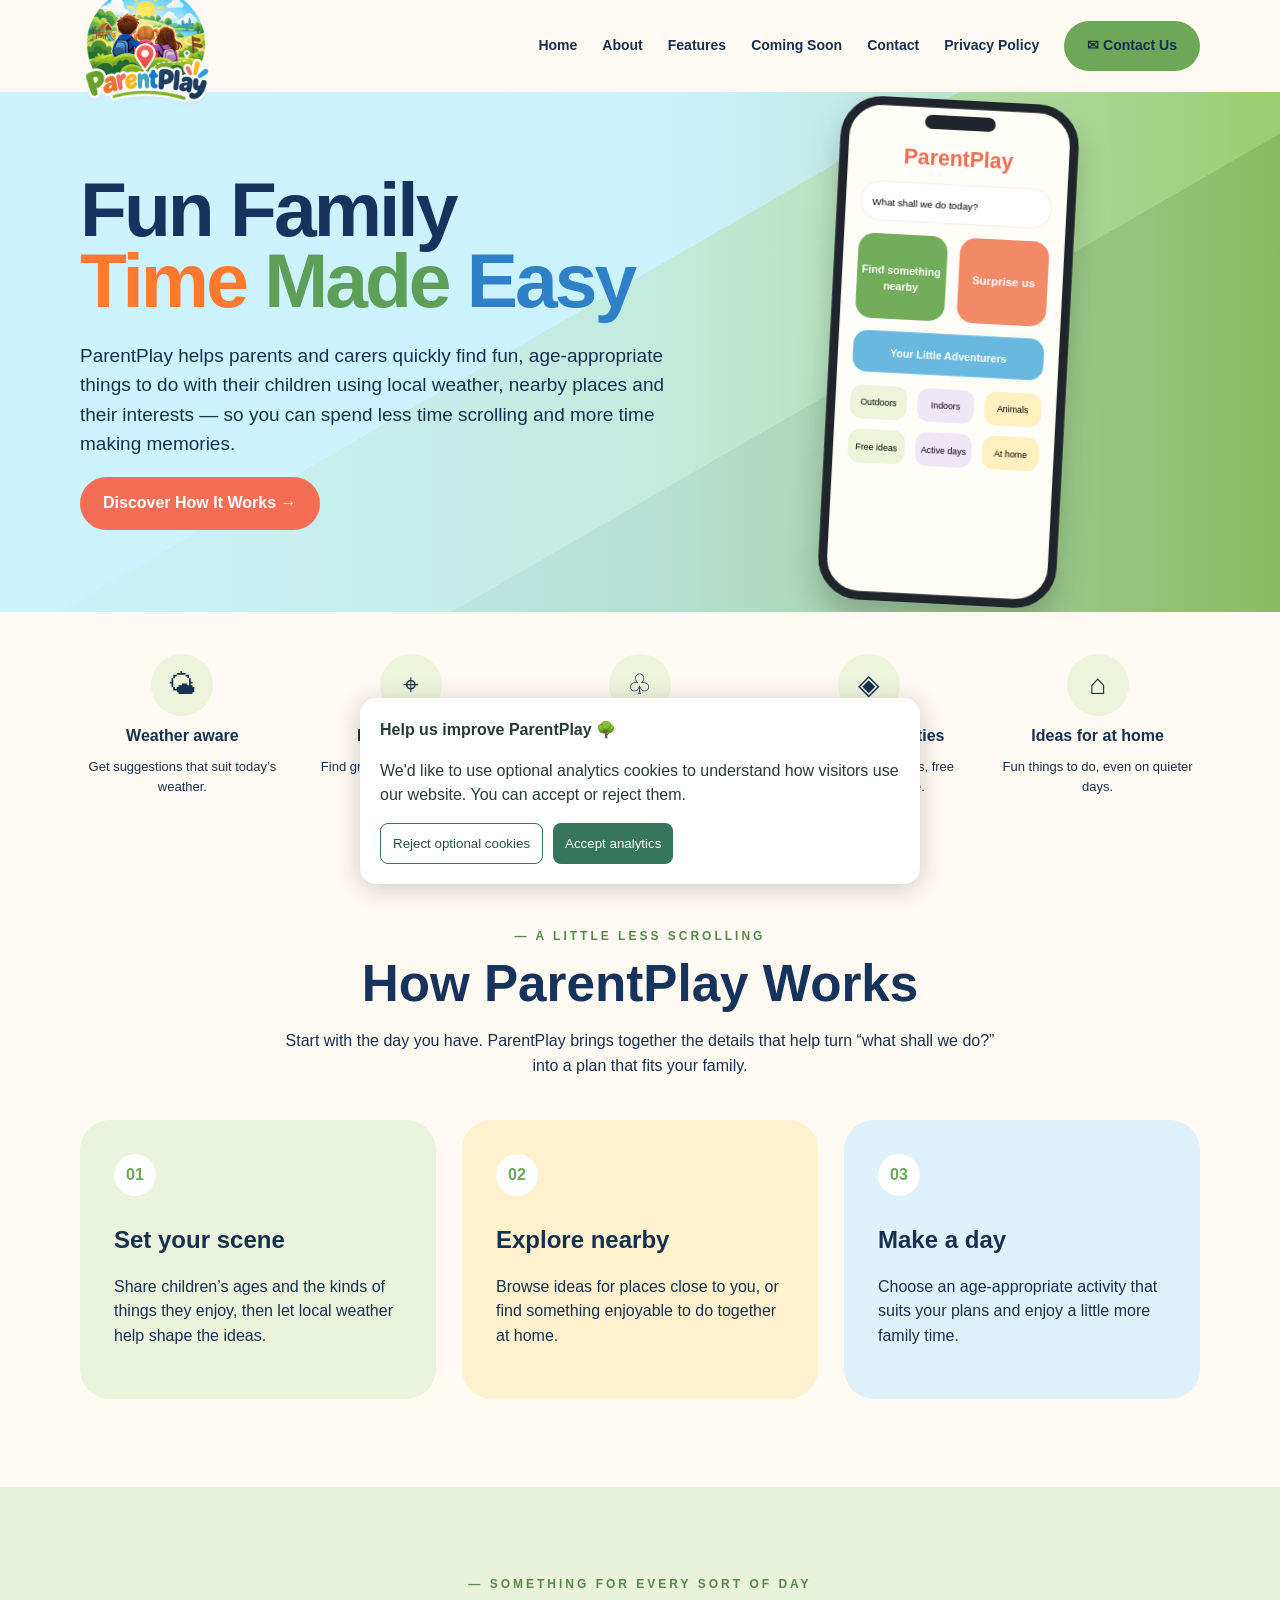
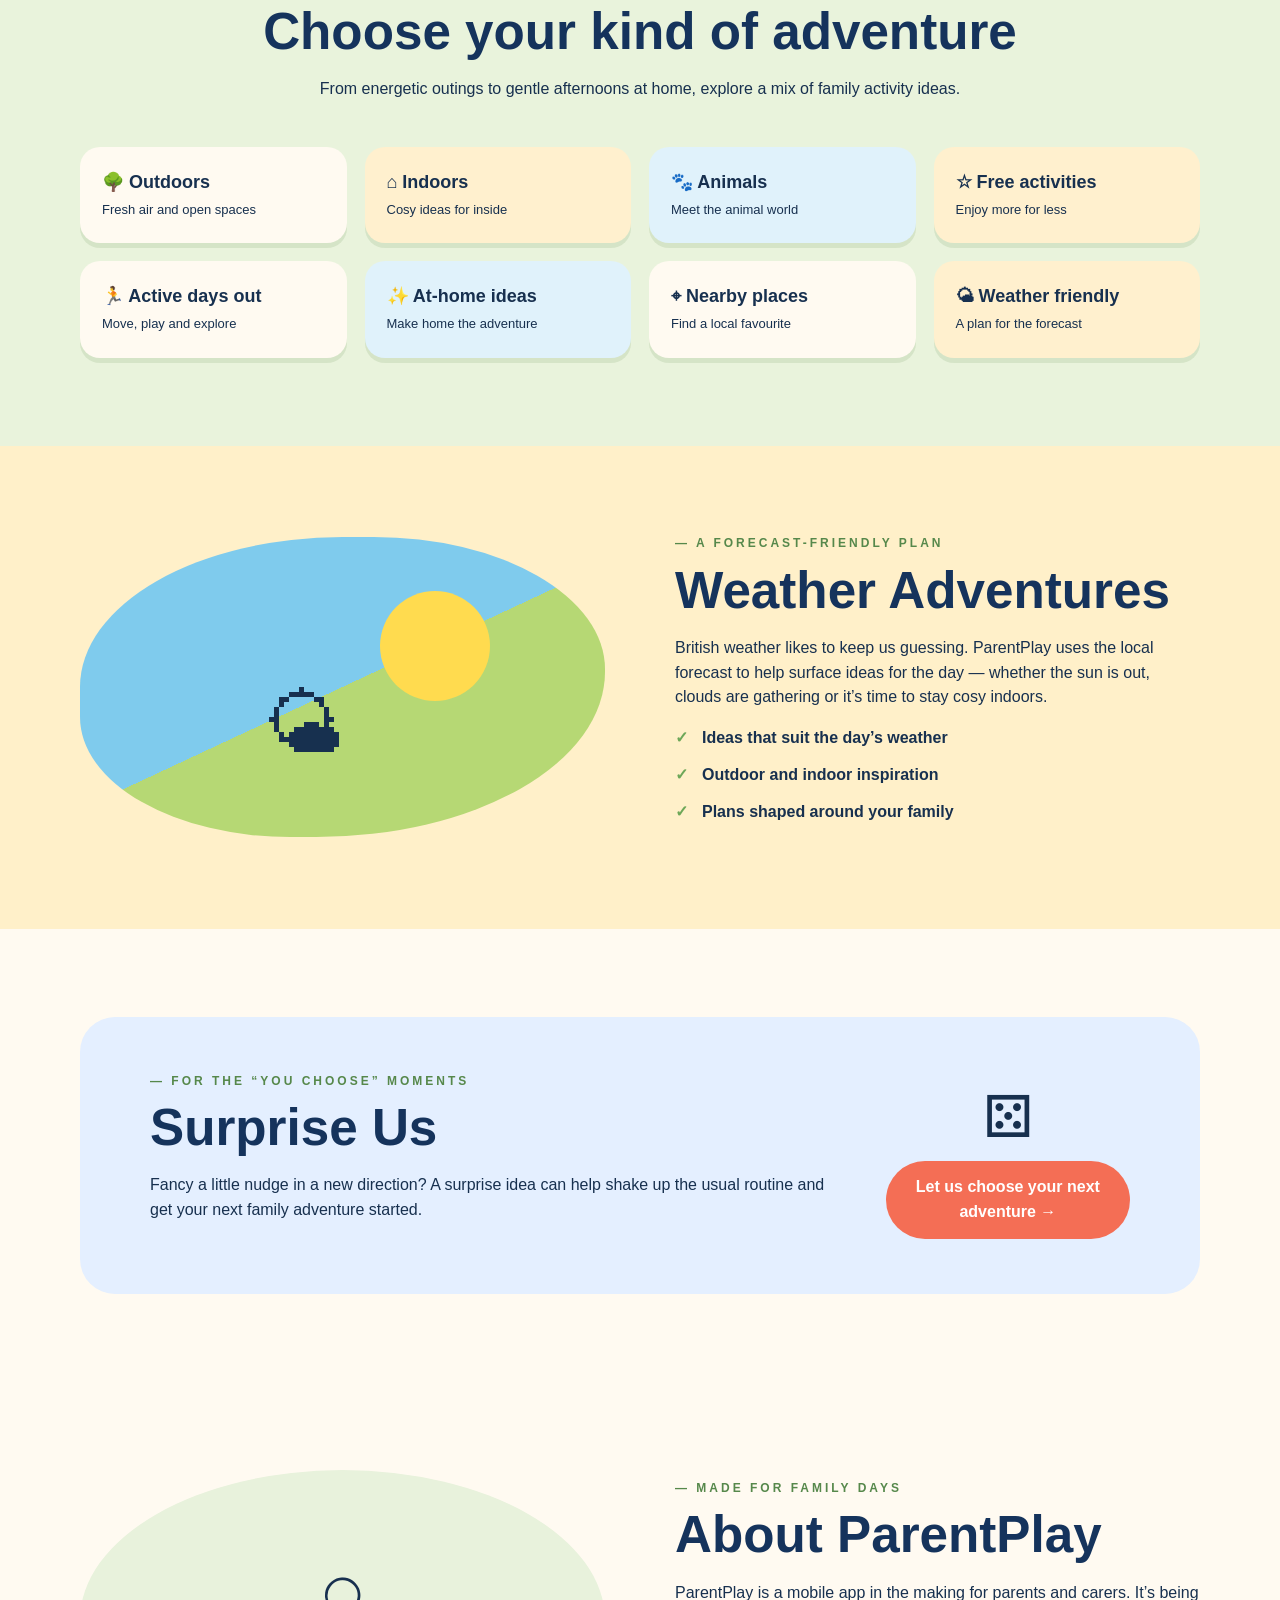
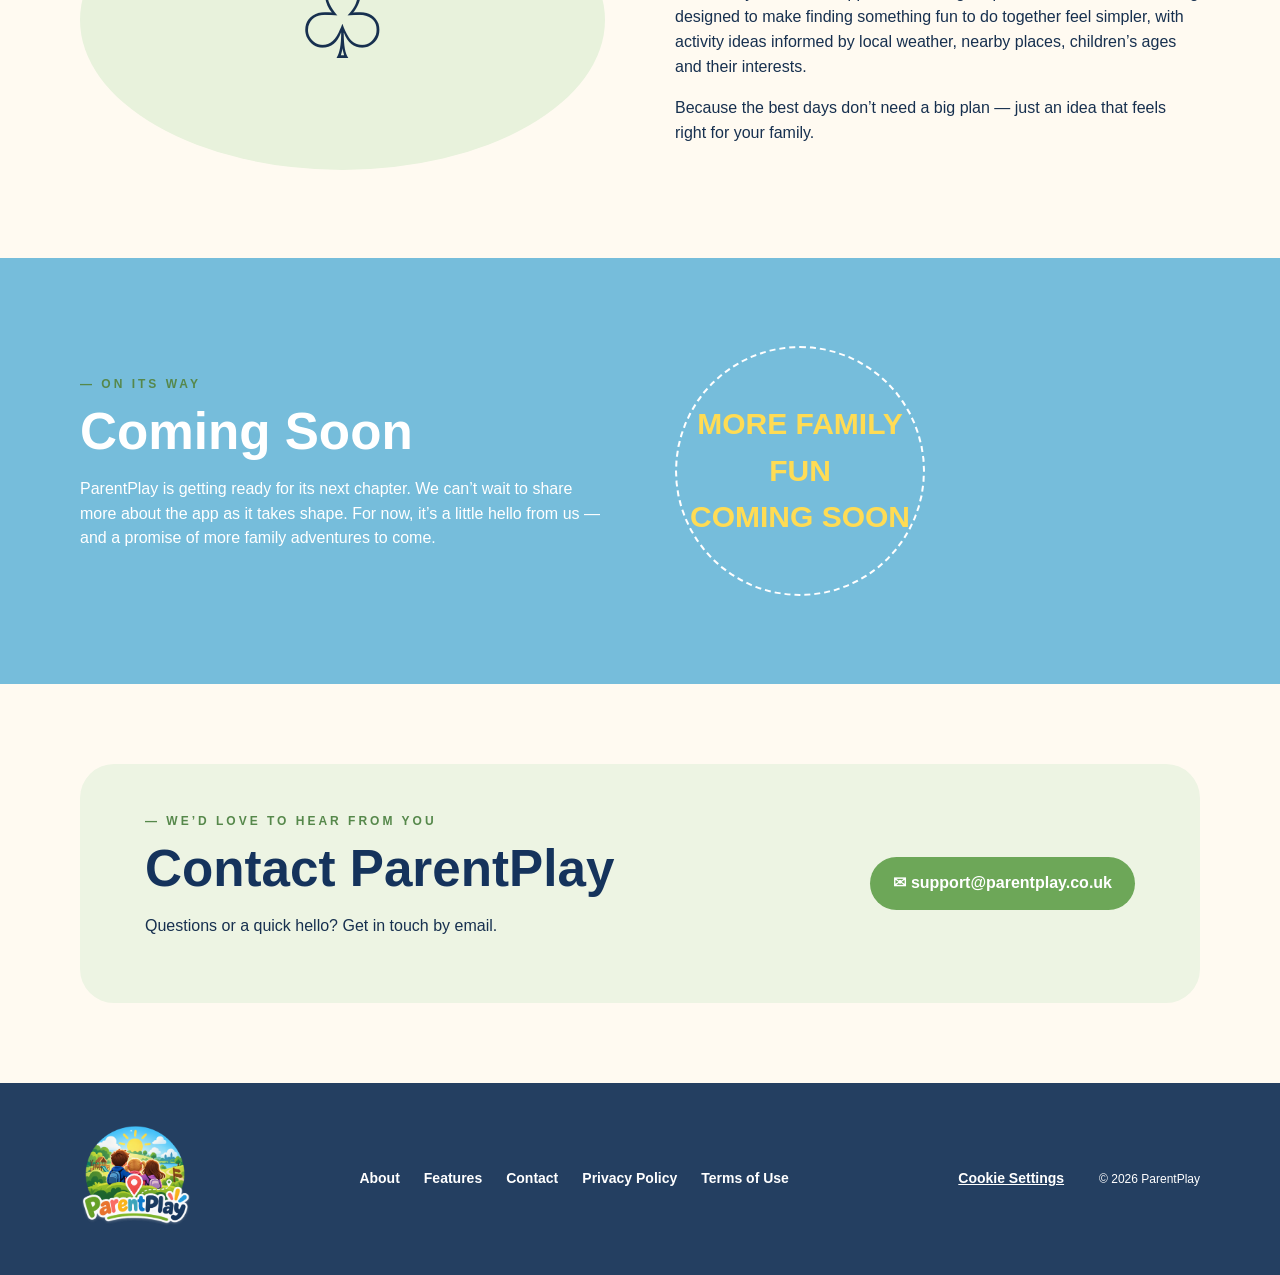
==== index.html @ 901fe290 "index.html" ====
<!doctype html><html lang="en-GB"><head><meta charset="utf-8"><meta name="viewport" content="width=device-width,initial-scale=1"><title>ParentPlay | Family Days Out &amp; Kids' Activity Ideas</title>
<meta name="description" content="Discover family days out, indoor activities and outdoor adventures with ParentPlay. Find age-appropriate ideas for children, whatever the weather."></title><link rel="stylesheet" href="style.css"></head><body><header class="site-header"><div class="wrap nav"><a class="logo" href="index.html"><img src="logo.png" alt="ParentPlay"></a><nav class="navlinks"><a href="#home">Home</a><a href="#about">About</a><a href="#features">Features</a><a href="#coming-soon">Coming Soon</a><a href="#contact">Contact</a><a href="privacy.html">Privacy Policy</a><a class="button contact-button" href="mailto:support@parentplay.co.uk">✉ Contact Us</a></nav><span class="mobile-menu">ParentPlay</span></div></header><main>
<section id="home" class="hero"><div class="wrap hero-grid"><div><h1>Fun Family<br><span class="orange">Time</span> <span class="green">Made</span> <span class="blue">Easy</span></h1><p>ParentPlay helps parents and carers quickly find fun, age-appropriate things to do with their children using local weather, nearby places and their interests — so you can spend less time scrolling and more time making memories.</p><a class="button" href="#how">Discover How It Works →</a></div><img class="phone" src="phone.svg" alt="ParentPlay app preview"></div></section>
<section id="features" class="features"><div class="wrap feature-grid"><div class="feature"><div class="icon">🌤</div><h3>Weather aware</h3><p>Get suggestions that suit today’s weather.</p></div><div class="feature"><div class="icon">⌖</div><h3>Nearby places</h3><p>Find great options close to you.</p></div><div class="feature"><div class="icon">♧</div><h3>Age appropriate</h3><p>Ideas tailored to your children’s ages.</p></div><div class="feature"><div class="icon">◈</div><h3>A range of activities</h3><p>Outdoor, indoor, animals, free activities and more.</p></div><div class="feature"><div class="icon">⌂</div><h3>Ideas for at home</h3><p>Fun things to do, even on quieter days.</p></div></div></section>
<section id="how" class="section"><div class="wrap"><div class="center"><div class="eyebrow">— A little less scrolling</div><h2>How ParentPlay Works</h2><p class="lead">Start with the day you have. ParentPlay brings together the details that help turn “what shall we do?” into a plan that fits your family.</p></div><div class="steps"><div class="card"><div class="num">01</div><h3>Set your scene</h3><p>Share children’s ages and the kinds of things they enjoy, then let local weather help shape the ideas.</p></div><div class="card"><div class="num">02</div><h3>Explore nearby</h3><p>Browse ideas for places close to you, or find something enjoyable to do together at home.</p></div><div class="card"><div class="num">03</div><h3>Make a day</h3><p>Choose an age-appropriate activity that suits your plans and enjoy a little more family time.</p></div></div></div></section>
<section class="section adventures"><div class="wrap"><div class="center"><div class="eyebrow">— Something for every sort of day</div><h2>Choose your kind of adventure</h2><p>From energetic outings to gentle afternoons at home, explore a mix of family activity ideas.</p></div><div class="category-grid"><div class="category"><strong>🌳 Outdoors</strong><span>Fresh air and open spaces</span></div><div class="category"><strong>⌂ Indoors</strong><span>Cosy ideas for inside</span></div><div class="category"><strong>🐾 Animals</strong><span>Meet the animal world</span></div><div class="category"><strong>☆ Free activities</strong><span>Enjoy more for less</span></div><div class="category"><strong>🏃 Active days out</strong><span>Move, play and explore</span></div><div class="category"><strong>✨ At-home ideas</strong><span>Make home the adventure</span></div><div class="category"><strong>⌖ Nearby places</strong><span>Find a local favourite</span></div><div class="category"><strong>🌤 Weather friendly</strong><span>A plan for the forecast</span></div></div></div></section>
<section class="section weather"><div class="wrap split"><div class="weather-art"><span class="sun"></span><span class="cloud">🌤</span></div><div><div class="eyebrow">— A forecast-friendly plan</div><h2>Weather Adventures</h2><p>British weather likes to keep us guessing. ParentPlay uses the local forecast to help surface ideas for the day — whether the sun is out, clouds are gathering or it’s time to stay cosy indoors.</p><ul class="ticks"><li>Ideas that suit the day’s weather</li><li>Outdoor and indoor inspiration</li><li>Plans shaped around your family</li></ul></div></div></section>
<section class="section"><div class="wrap surprise-box"><div><div class="eyebrow">— For the “you choose” moments</div><h2>Surprise Us</h2><p>Fancy a little nudge in a new direction? A surprise idea can help shake up the usual routine and get your next family adventure started.</p></div><div class="center"><div class="dice">⚄</div><span class="button">Let us choose your next adventure →</span></div></div></section>
<section id="about" class="section"><div class="wrap split"><div class="about-art">♧</div><div><div class="eyebrow">— Made for family days</div><h2>About ParentPlay</h2><p>ParentPlay is a mobile app in the making for parents and carers. It’s being designed to make finding something fun to do together feel simpler, with activity ideas informed by local weather, nearby places, children’s ages and their interests.</p><p>Because the best days don’t need a big plan — just an idea that feels right for your family.</p></div></div></section>
<section id="coming-soon" class="section coming"><div class="wrap split"><div><div class="eyebrow">— On its way</div><h2>Coming Soon</h2><p>ParentPlay is getting ready for its next chapter. We can’t wait to share more about the app as it takes shape. For now, it’s a little hello from us — and a promise of more family adventures to come.</p></div><div class="stamp">MORE FAMILY FUN<br>COMING SOON</div></div></section>
<section id="contact" class="contact"><div class="wrap contact-box"><div><div class="eyebrow">— We’d love to hear from you</div><h2>Contact ParentPlay</h2><p>Questions or a quick hello? Get in touch by email.</p></div><a class="button contact-button" href="mailto:support@parentplay.co.uk">✉ support@parentplay.co.uk</a></div></section></main><footer class="footer"><div class="wrap footer-inner"><a href="index.html"><img src="logo.png" alt="ParentPlay"></a><nav><a href="#about">About</a><a href="#features">Features</a><a href="#contact">Contact</a><a href="privacy.html">Privacy Policy</a><a href="terms.html">Terms of Use</a></nav><a href="#" onclick="parentPlayCookieSettings(); return false;" style="color:inherit;text-decoration:underline;">
  Cookie Settings
</a>
<span class="copyright">© 2026 ParentPlay</span></div></footer>
<div id="pp-cookie-banner" role="region" aria-label="Cookie preferences" hidden style="position:fixed;bottom:16px;left:16px;right:16px;max-width:560px;margin:auto;background:#fff;color:#243d35;padding:20px;border-radius:16px;box-shadow:0 4px 25px #0003;z-index:9999;font-family:Arial,sans-serif">
  <strong>Help us improve ParentPlay 🌳</strong>
  <p style="line-height:1.5">
    We'd like to use optional analytics cookies to understand how
    visitors use our website. You can accept or reject them.
  </p>
  <div style="display:flex;gap:10px;flex-wrap:wrap">
    <button id="pp-reject" type="button" style="padding:12px;border:1px solid #36765d;border-radius:8px;background:white;color:#24543f;cursor:pointer">
      Reject optional cookies
    </button>
    <button id="pp-accept" type="button" style="padding:12px;border:0;border-radius:8px;background:#36765d;color:white;cursor:pointer">
      Accept analytics
    </button>
  </div>
</div>
<script>
(function () {
  const measurementId = "G-3LKQXDK19L";
  const storageKey = "parentplay_analytics_consent";
  const banner = document.getElementById("pp-cookie-banner");
  let analyticsLoaded = false;

  function loadAnalytics() {
    if (analyticsLoaded) return;
    analyticsLoaded = true;

    window.dataLayer = window.dataLayer || [];
    window.gtag = function () {
      window.dataLayer.push(arguments);
    };

    window.gtag("js", new Date());
    window.gtag("config", measurementId);

    const script = document.createElement("script");
    script.async = true;
    script.src = "https://www.googletagmanager.com/gtag/js?id=" +
      encodeURIComponent(measurementId);
    document.head.appendChild(script);
  }

  function saveChoice(choice) {
    try {
      localStorage.setItem(storageKey, choice);
    } catch (error) {
      // If storage is unavailable, ask again on the next visit.
    }

    banner.hidden = true;

    if (choice === "accepted") {
      loadAnalytics();
    }
  }

  document.getElementById("pp-accept").addEventListener("click", function () {
    saveChoice("accepted");
  });

  document.getElementById("pp-reject").addEventListener("click", function () {
    saveChoice("rejected");
  });

  let savedChoice = null;

  try {
    savedChoice = localStorage.getItem(storageKey);
  } catch (error) {
    // Storage may be unavailable in private browsing.
  }

  if (savedChoice === "accepted") {
    loadAnalytics();
  } else if (savedChoice !== "rejected") {
    banner.hidden = false;
  }

  window.parentPlayCookieSettings = function () {
    banner.hidden = false;
  };
})();
</script>
</body></html>
---- style.css ----
*{box-sizing:border-box}html{scroll-behavior:smooth}body{margin:0;background:#fffaf1;color:#17304f;font-family:Arial,Helvetica,sans-serif;line-height:1.55}.wrap{width:min(1120px,90%);margin:auto}.site-header{background:#fffaf1;position:sticky;top:0;z-index:20}.nav{height:92px;display:flex;align-items:center;gap:28px}.logo img{width:132px;display:block}.navlinks{display:flex;gap:25px;margin-left:auto;align-items:center}.navlinks a,.footer a{text-decoration:none;color:inherit;font-weight:700;font-size:14px}.button{display:inline-block;border-radius:999px;background:#f46e55;color:white;text-decoration:none;padding:14px 23px;font-weight:800}.contact-button{background:#6da758}.hero{overflow:hidden;background:linear-gradient(90deg,rgba(204,243,255,.98),rgba(204,243,255,.74) 52%,rgba(150,198,104,.6)),linear-gradient(150deg,#c9f2ff 0 44%,#a8d47b 44% 62%,#79aa55 62%)}.hero-grid{min-height:520px;display:grid;grid-template-columns:1.1fr .9fr;align-items:center}.hero h1,.page-title{font-size:clamp(46px,6vw,78px);line-height:.93;letter-spacing:-3px;margin:0 0 24px;font-weight:900;color:#15335c}.orange{color:#ff792e}.green{color:#5d9e58}.blue{color:#2e80c7}.hero p{font-size:19px;max-width:650px}.phone{width:265px;justify-self:center;transform:rotate(3deg);filter:drop-shadow(0 18px 15px #0003)}.features{padding:42px 0}.feature-grid{display:grid;grid-template-columns:repeat(5,1fr);gap:24px;text-align:center}.icon{width:62px;height:62px;border-radius:50%;display:grid;place-items:center;margin:auto;background:#eef4dc;font-size:28px}.feature h3{font-size:16px;margin:8px}.feature p{font-size:13px;margin:0}.section{padding:88px 0}.center{text-align:center}.eyebrow{text-transform:uppercase;letter-spacing:3px;color:#56884b;font-size:12px;font-weight:900}.section h2,.contact h2{font-size:clamp(34px,4vw,54px);line-height:1;margin:12px 0 20px;color:#15335c}.lead{max-width:730px;margin:0 auto 42px}.steps{display:grid;grid-template-columns:repeat(3,1fr);gap:26px}.card{border-radius:30px;padding:34px;min-height:250px}.card:nth-child(1){background:#eaf3dc}.card:nth-child(2){background:#fff0ce}.card:nth-child(3){background:#dff1fa}.num{background:white;width:42px;height:42px;border-radius:50%;display:grid;place-items:center;font-weight:900;color:#6da758}.card h3{font-size:24px;margin:25px 0 8px}.adventures{background:#e9f3dc}.category-grid{display:grid;grid-template-columns:repeat(4,1fr);gap:18px;margin-top:45px}.category{background:#fffaf1;border-radius:20px;padding:22px;box-shadow:0 5px 0 #5b874a24}.category:nth-child(2n){background:#fff0ce}.category:nth-child(3n){background:#e0f2fb}.category strong{display:block;font-size:18px}.category span{font-size:13px}.weather{background:#fff0c9}.split{display:grid;grid-template-columns:1fr 1fr;gap:70px;align-items:center}.weather-art{min-height:300px;border-radius:50% 44% 55% 40%;background:linear-gradient(155deg,#7fcbed 0 50%,#b6d874 50%);position:relative}.sun{width:110px;height:110px;background:#ffdb4f;border-radius:50%;position:absolute;right:22%;top:18%}.cloud{font-size:80px;position:absolute;left:35%;top:42%}.ticks{list-style:none;padding:0;font-weight:700}.ticks li{margin:12px 0}.ticks li:before{content:"✓";color:#6da758;margin-right:14px}.surprise-box{background:#e4efff;border-radius:35px;padding:55px 70px;display:flex;align-items:center;justify-content:space-between;gap:35px}.dice{font-size:58px}.about-art{min-height:300px;border-radius:50%;background:#e8f2dc;display:grid;place-items:center;font-size:110px}.coming{background:#76bddb;color:white}.coming h2{color:white}.stamp{width:250px;height:250px;border:2px dashed white;border-radius:50%;display:grid;place-items:center;text-align:center;font-weight:900;font-size:30px;color:#ffdc54}.contact{padding:80px 0}.contact-box{background:#edf4e3;border-radius:34px;padding:48px 65px;display:flex;justify-content:space-between;align-items:center;gap:30px}.footer{background:#243f61;color:white;padding:38px 0}.footer-inner{display:flex;align-items:center;gap:35px}.footer img{width:110px}.footer nav{margin:auto;display:flex;gap:24px}.copyright{font-size:12px}.legal-hero{background:#e9f3dc;padding:48px 0}.legal-hero .page-title{font-size:46px;margin-bottom:8px}.legal{width:min(780px,88%);margin:55px auto 90px}.legal h2{font-size:22px;margin-top:30px}.legal p{font-size:16px;color:#40536a}.back{margin-top:32px}.mobile-menu{display:none}@media(max-width:760px){.site-header{position:relative}.nav{height:70px}.logo img{width:82px}.navlinks{display:none}.mobile-menu{display:block;margin-left:auto;font-weight:800}.hero-grid{grid-template-columns:1fr;min-height:auto;padding:40px 0 20px}.hero h1{font-size:45px;letter-spacing:-2px}.hero p{font-size:15px}.phone{width:175px;margin-top:28px}.feature-grid{grid-template-columns:repeat(2,1fr);gap:28px 12px}.feature:last-child{grid-column:1/-1;width:50%;justify-self:center}.section{padding:60px 0}.steps,.split{grid-template-columns:1fr}.category-grid{grid-template-columns:repeat(2,1fr)}.weather-art{min-height:220px}.surprise-box,.contact-box{padding:34px 24px;display:block}.footer-inner{display:block;text-align:center}.footer img{margin:auto}.footer nav{justify-content:center;flex-wrap:wrap;margin:25px 0}.legal-hero .page-title{font-size:34px;letter-spacing:-1px}.legal p{font-size:15px}}
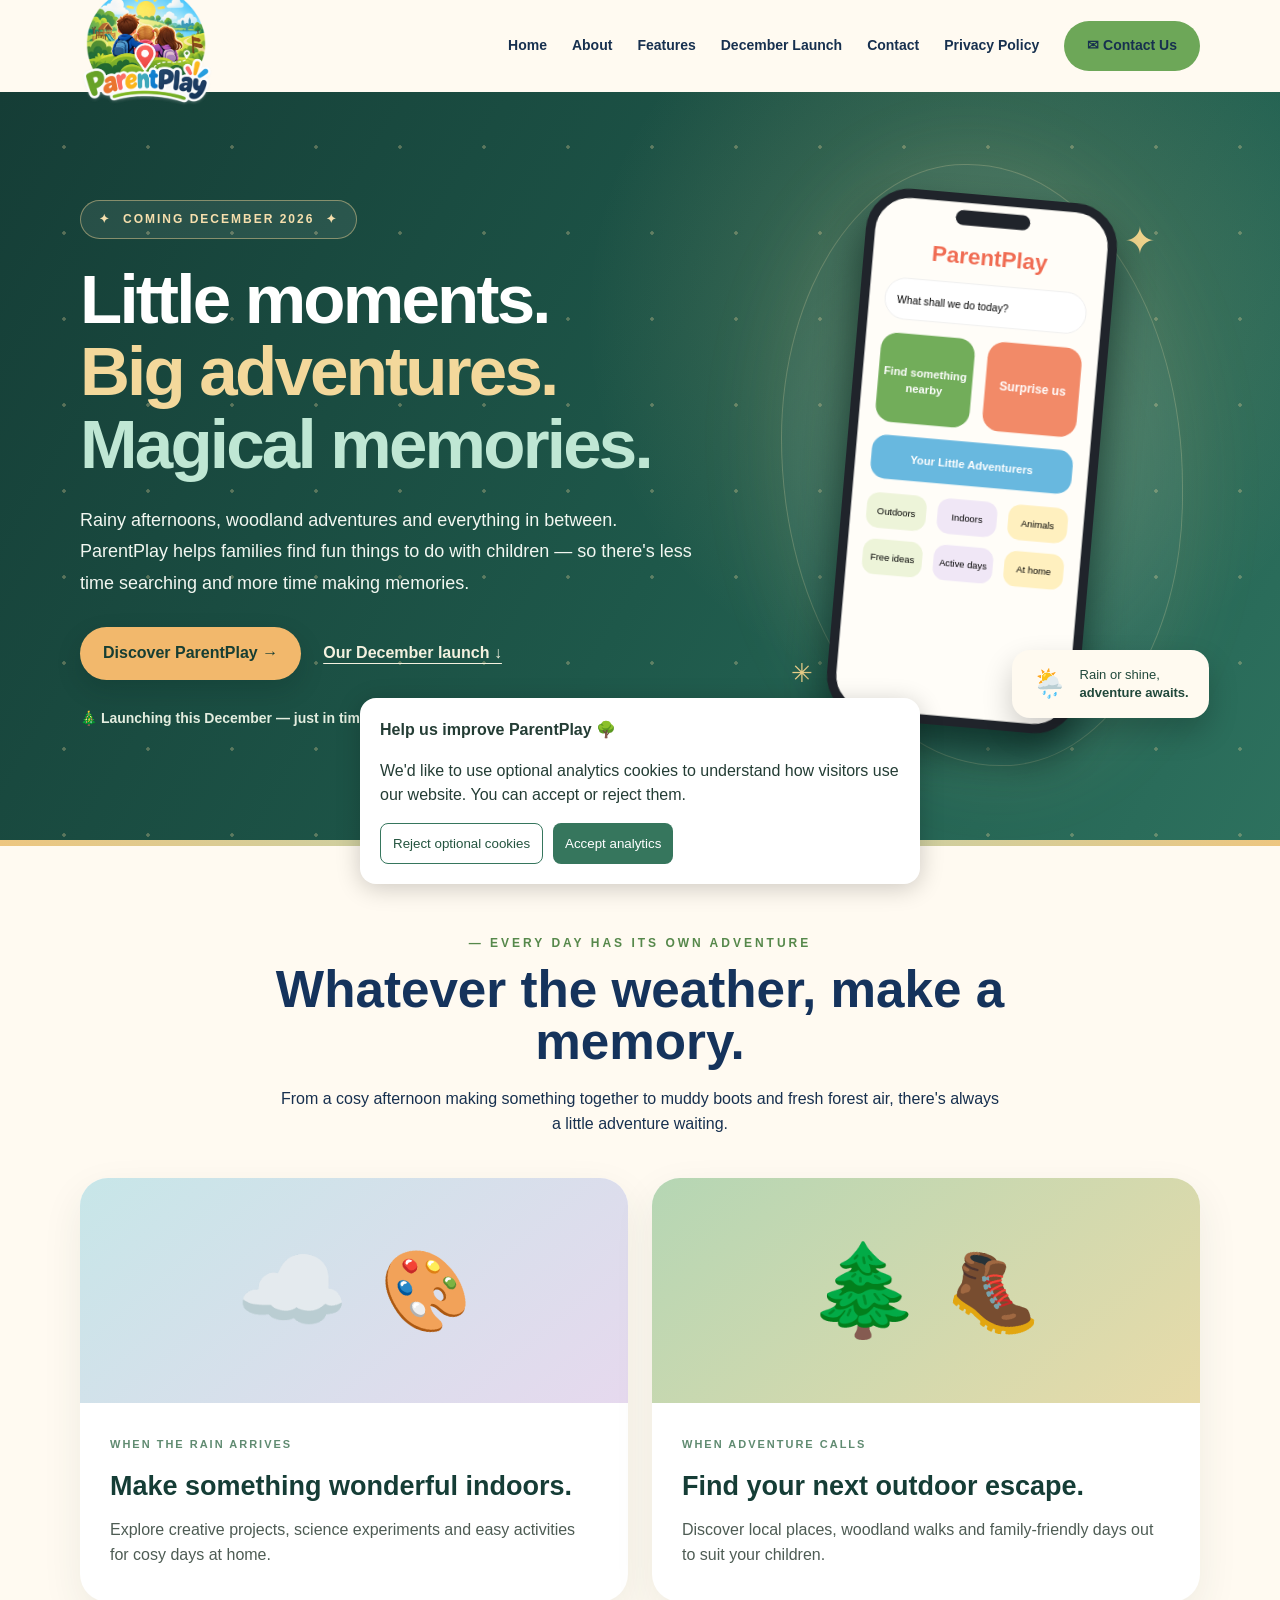
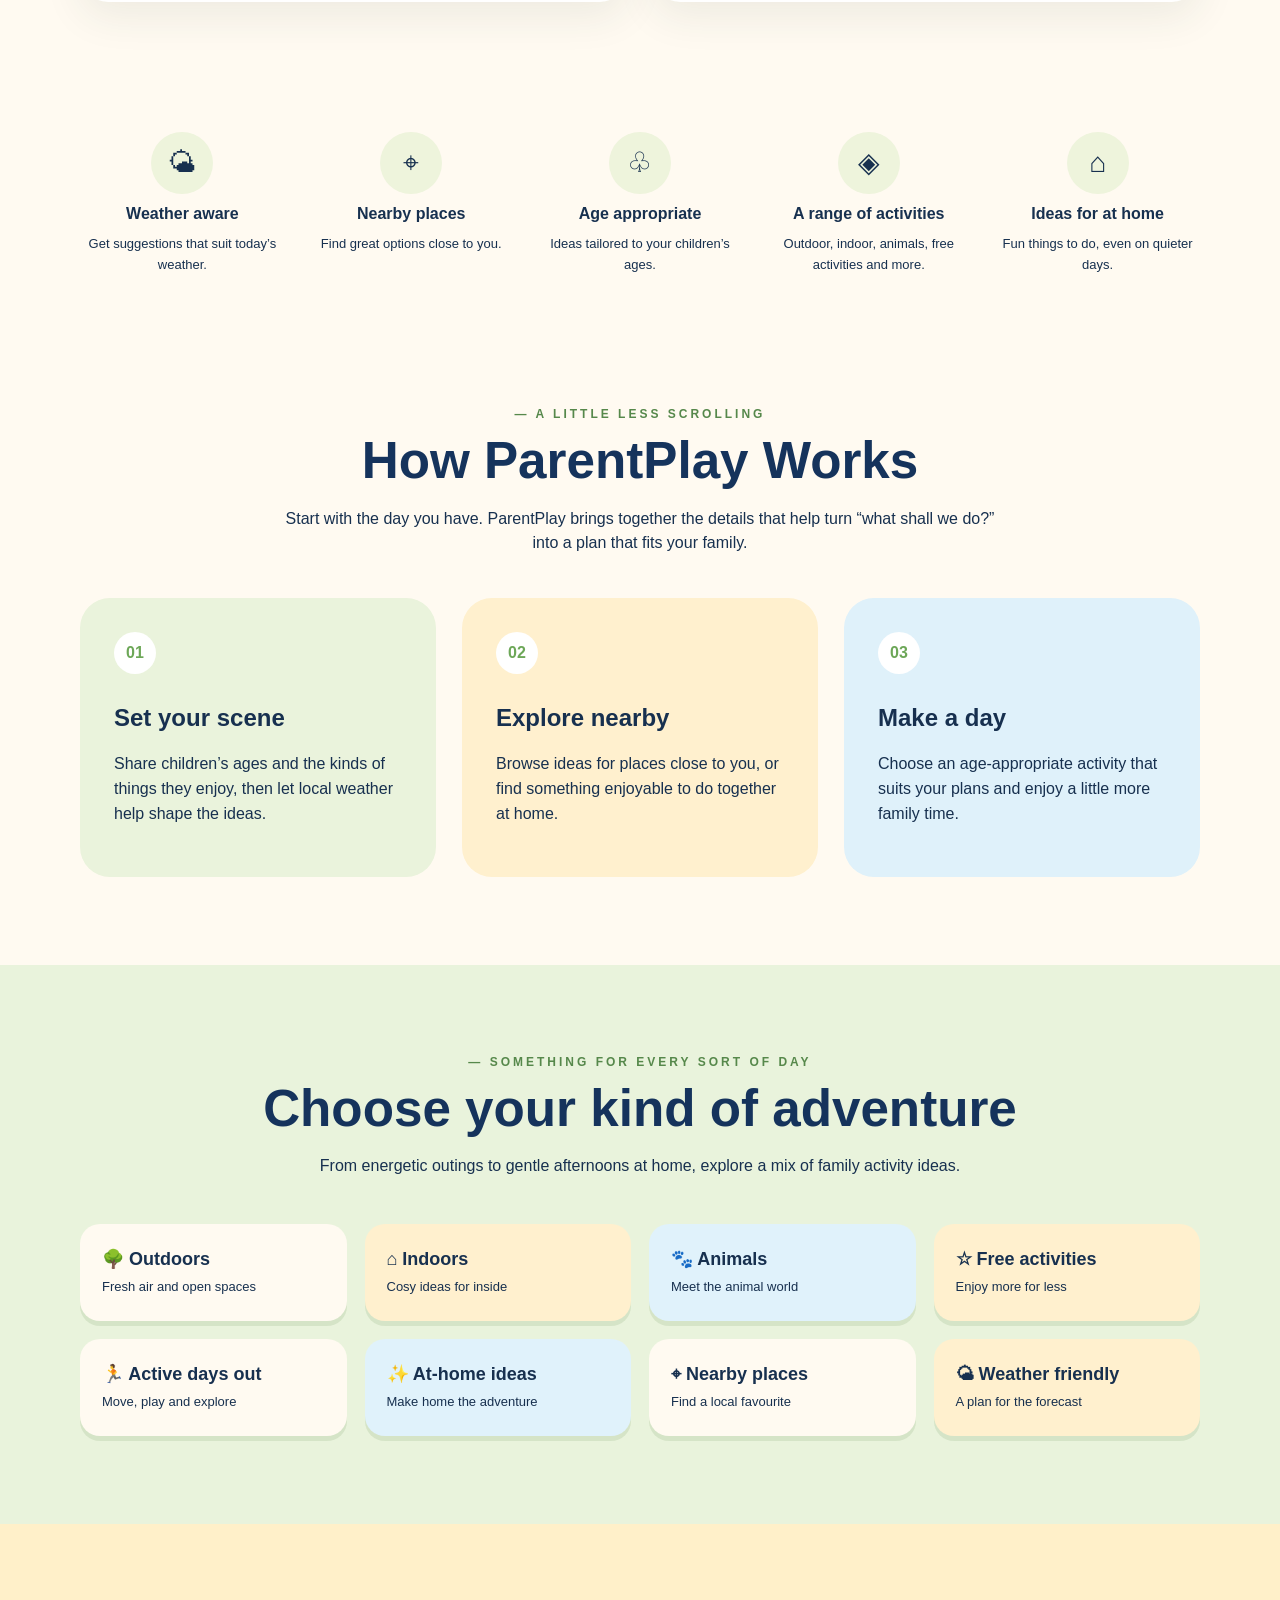
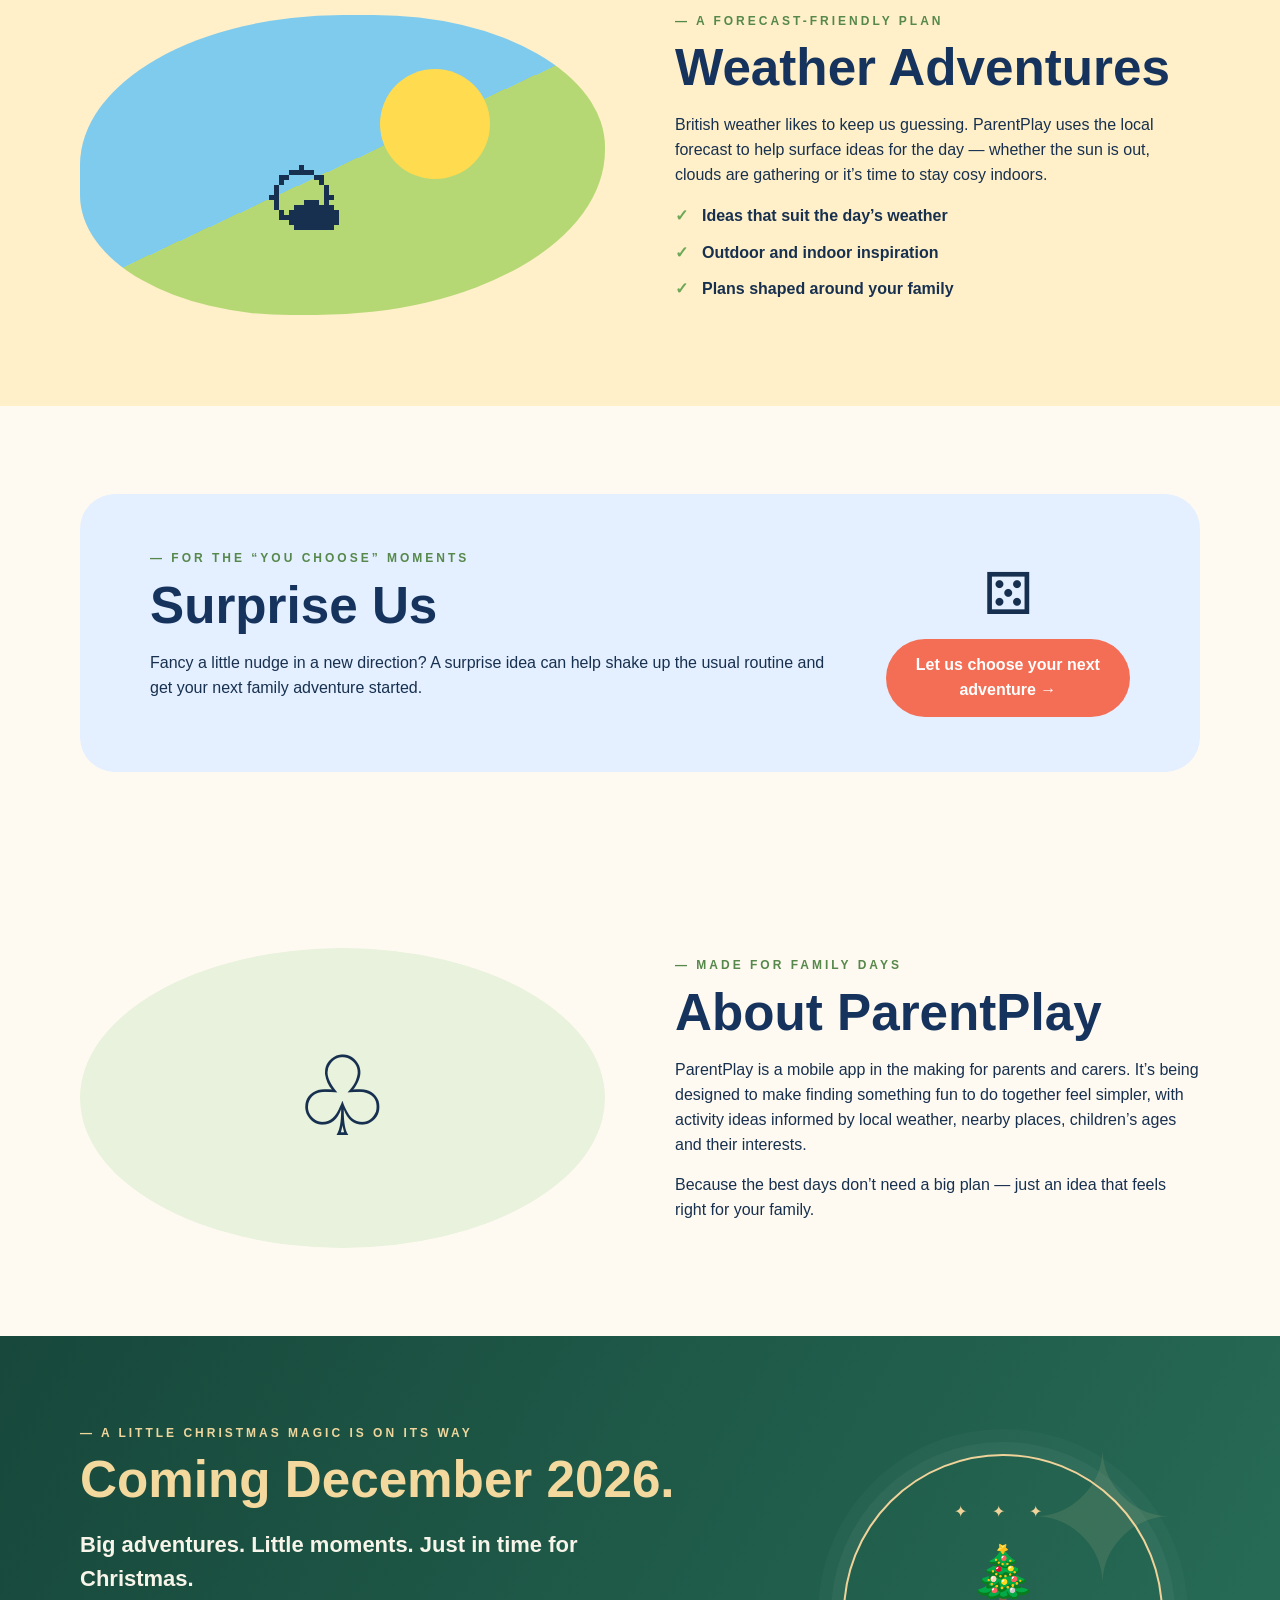
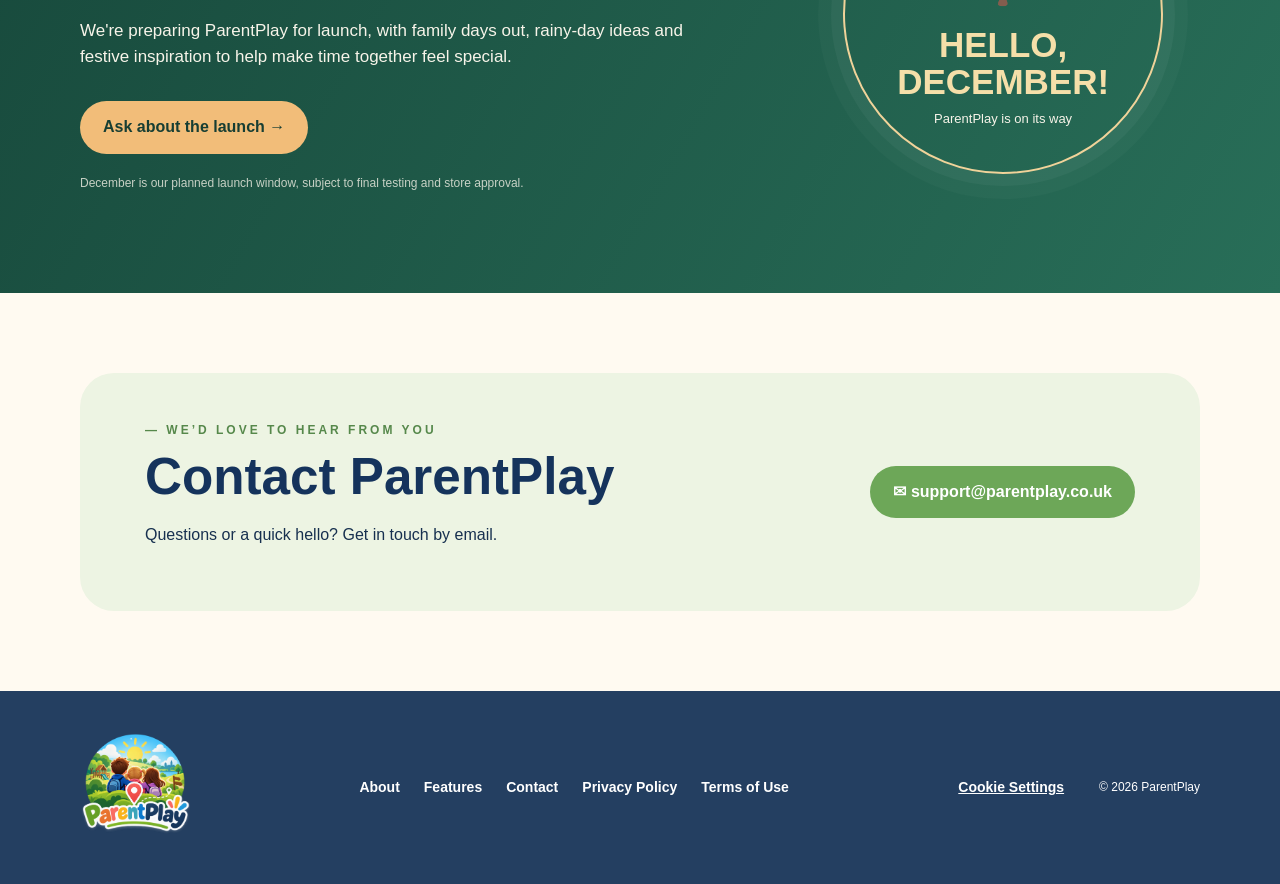
==== commit 757f7813: "index.html" ====
--- a/index.html
+++ b/index.html
@@ -1,13 +1,21 @@
 <!doctype html><html lang="en-GB"><head><meta charset="utf-8"><meta name="viewport" content="width=device-width,initial-scale=1"><title>ParentPlay | Family Days Out &amp; Kids' Activity Ideas</title>
-<meta name="description" content="Discover family days out, indoor activities and outdoor adventures with ParentPlay. Find age-appropriate ideas for children, whatever the weather."></title><link rel="stylesheet" href="style.css"></head><body><header class="site-header"><div class="wrap nav"><a class="logo" href="index.html"><img src="logo.png" alt="ParentPlay"></a><nav class="navlinks"><a href="#home">Home</a><a href="#about">About</a><a href="#features">Features</a><a href="#coming-soon">Coming Soon</a><a href="#contact">Contact</a><a href="privacy.html">Privacy Policy</a><a class="button contact-button" href="mailto:support@parentplay.co.uk">✉ Contact Us</a></nav><span class="mobile-menu">ParentPlay</span></div></header><main>
-<section id="home" class="hero"><div class="wrap hero-grid"><div><h1>Fun Family<br><span class="orange">Time</span> <span class="green">Made</span> <span class="blue">Easy</span></h1><p>ParentPlay helps parents and carers quickly find fun, age-appropriate things to do with their children using local weather, nearby places and their interests — so you can spend less time scrolling and more time making memories.</p><a class="button" href="#how">Discover How It Works →</a></div><img class="phone" src="phone.svg" alt="ParentPlay app preview"></div></section>
+<meta name="description" content="ParentPlay launches December 2026. Discover family days out, rainy-day activities, Christmas inspiration and outdoor adventures for kids."><link rel="stylesheet" href="style.css"></head><body><header class="site-header"><div class="wrap nav"><a class="logo" href="index.html"><img src="logo.png" alt="ParentPlay"></a><nav class="navlinks"><a href="#home">Home</a><a href="#about">About</a><a href="#features">Features</a><a href="#coming-soon">December Launch</a><a href="#contact">Contact</a><a href="privacy.html">Privacy Policy</a><a class="button contact-button" href="mailto:support@parentplay.co.uk">✉ Contact Us</a></nav><span class="mobile-menu">ParentPlay</span></div></header><main>
+<section id="home" class="hero christmas-hero"><div class="wrap hero-grid">
+<div class="hero-copy"><div class="launch-pill"><span aria-hidden="true">✦</span> COMING DECEMBER 2026 <span aria-hidden="true">✦</span></div>
+<h1>Little moments.<br><span class="christmas-gold">Big adventures.</span><br><span class="christmas-soft">Magical memories.</span></h1>
+<p>Rainy afternoons, woodland adventures and everything in between. ParentPlay helps families find fun things to do with children — so there's less time searching and more time making memories.</p>
+<div class="hero-actions"><a class="button hero-cta" href="#how">Discover ParentPlay <span aria-hidden="true">→</span></a><a class="hero-secondary" href="#coming-soon">Our December launch ↓</a></div>
+<div class="hero-note"><span aria-hidden="true">🎄</span> Launching this December — just in time for Christmas</div></div>
+<div class="hero-visual"><div class="winter-orbit orbit-one" aria-hidden="true">✦</div><div class="winter-orbit orbit-two" aria-hidden="true">✳</div><div class="phone-frame"><img class="phone" src="phone.svg" alt="Illustration of the ParentPlay app interface"></div><div class="hero-floating-card"><span aria-hidden="true">🌦️</span><span>Rain or shine,<br><strong>adventure awaits.</strong></span></div></div>
+</div><div class="hero-bottom-glow" aria-hidden="true"></div></section>
+<section class="season-story section" aria-labelledby="story-title"><div class="wrap"><div class="center"><div class="eyebrow">— Every day has its own adventure</div><h2 id="story-title">Whatever the weather, make a memory.</h2><p class="lead">From a cosy afternoon making something together to muddy boots and fresh forest air, there's always a little adventure waiting.</p></div><div class="story-grid"><article class="story-card rainy"><div class="story-art" aria-hidden="true"><span>☁️</span><span>🎨</span></div><div class="story-body"><span class="story-kicker">WHEN THE RAIN ARRIVES</span><h3>Make something wonderful indoors.</h3><p>Explore creative projects, science experiments and easy activities for cosy days at home.</p></div></article><article class="story-card woodland"><div class="story-art" aria-hidden="true"><span>🌲</span><span>🥾</span></div><div class="story-body"><span class="story-kicker">WHEN ADVENTURE CALLS</span><h3>Find your next outdoor escape.</h3><p>Discover local places, woodland walks and family-friendly days out to suit your children.</p></div></article></div></div></section>
 <section id="features" class="features"><div class="wrap feature-grid"><div class="feature"><div class="icon">🌤</div><h3>Weather aware</h3><p>Get suggestions that suit today’s weather.</p></div><div class="feature"><div class="icon">⌖</div><h3>Nearby places</h3><p>Find great options close to you.</p></div><div class="feature"><div class="icon">♧</div><h3>Age appropriate</h3><p>Ideas tailored to your children’s ages.</p></div><div class="feature"><div class="icon">◈</div><h3>A range of activities</h3><p>Outdoor, indoor, animals, free activities and more.</p></div><div class="feature"><div class="icon">⌂</div><h3>Ideas for at home</h3><p>Fun things to do, even on quieter days.</p></div></div></section>
 <section id="how" class="section"><div class="wrap"><div class="center"><div class="eyebrow">— A little less scrolling</div><h2>How ParentPlay Works</h2><p class="lead">Start with the day you have. ParentPlay brings together the details that help turn “what shall we do?” into a plan that fits your family.</p></div><div class="steps"><div class="card"><div class="num">01</div><h3>Set your scene</h3><p>Share children’s ages and the kinds of things they enjoy, then let local weather help shape the ideas.</p></div><div class="card"><div class="num">02</div><h3>Explore nearby</h3><p>Browse ideas for places close to you, or find something enjoyable to do together at home.</p></div><div class="card"><div class="num">03</div><h3>Make a day</h3><p>Choose an age-appropriate activity that suits your plans and enjoy a little more family time.</p></div></div></div></section>
 <section class="section adventures"><div class="wrap"><div class="center"><div class="eyebrow">— Something for every sort of day</div><h2>Choose your kind of adventure</h2><p>From energetic outings to gentle afternoons at home, explore a mix of family activity ideas.</p></div><div class="category-grid"><div class="category"><strong>🌳 Outdoors</strong><span>Fresh air and open spaces</span></div><div class="category"><strong>⌂ Indoors</strong><span>Cosy ideas for inside</span></div><div class="category"><strong>🐾 Animals</strong><span>Meet the animal world</span></div><div class="category"><strong>☆ Free activities</strong><span>Enjoy more for less</span></div><div class="category"><strong>🏃 Active days out</strong><span>Move, play and explore</span></div><div class="category"><strong>✨ At-home ideas</strong><span>Make home the adventure</span></div><div class="category"><strong>⌖ Nearby places</strong><span>Find a local favourite</span></div><div class="category"><strong>🌤 Weather friendly</strong><span>A plan for the forecast</span></div></div></div></section>
 <section class="section weather"><div class="wrap split"><div class="weather-art"><span class="sun"></span><span class="cloud">🌤</span></div><div><div class="eyebrow">— A forecast-friendly plan</div><h2>Weather Adventures</h2><p>British weather likes to keep us guessing. ParentPlay uses the local forecast to help surface ideas for the day — whether the sun is out, clouds are gathering or it’s time to stay cosy indoors.</p><ul class="ticks"><li>Ideas that suit the day’s weather</li><li>Outdoor and indoor inspiration</li><li>Plans shaped around your family</li></ul></div></div></section>
 <section class="section"><div class="wrap surprise-box"><div><div class="eyebrow">— For the “you choose” moments</div><h2>Surprise Us</h2><p>Fancy a little nudge in a new direction? A surprise idea can help shake up the usual routine and get your next family adventure started.</p></div><div class="center"><div class="dice">⚄</div><span class="button">Let us choose your next adventure →</span></div></div></section>
 <section id="about" class="section"><div class="wrap split"><div class="about-art">♧</div><div><div class="eyebrow">— Made for family days</div><h2>About ParentPlay</h2><p>ParentPlay is a mobile app in the making for parents and carers. It’s being designed to make finding something fun to do together feel simpler, with activity ideas informed by local weather, nearby places, children’s ages and their interests.</p><p>Because the best days don’t need a big plan — just an idea that feels right for your family.</p></div></div></section>
-<section id="coming-soon" class="section coming"><div class="wrap split"><div><div class="eyebrow">— On its way</div><h2>Coming Soon</h2><p>ParentPlay is getting ready for its next chapter. We can’t wait to share more about the app as it takes shape. For now, it’s a little hello from us — and a promise of more family adventures to come.</p></div><div class="stamp">MORE FAMILY FUN<br>COMING SOON</div></div></section>
+<section id="coming-soon" class="section coming christmas-coming"><div class="wrap christmas-launch-grid"><div><div class="eyebrow">— A little Christmas magic is on its way</div><h2>Coming December 2026.</h2><p class="coming-lead">Big adventures. Little moments. Just in time for Christmas.</p><p>We're preparing ParentPlay for launch, with family days out, rainy-day ideas and festive inspiration to help make time together feel special.</p><a class="button launch-contact" href="mailto:support@parentplay.co.uk?subject=ParentPlay%20December%20Launch">Ask about the launch →</a><p class="launch-small">December is our planned launch window, subject to final testing and store approval.</p></div><div class="christmas-stamp" aria-label="Launching December 2026"><span class="stamp-star">✦ ✦ ✦</span><span class="stamp-tree" aria-hidden="true">🎄</span><strong>HELLO,<br>DECEMBER!</strong><small>ParentPlay is on its way</small></div></div></section>
 <section id="contact" class="contact"><div class="wrap contact-box"><div><div class="eyebrow">— We’d love to hear from you</div><h2>Contact ParentPlay</h2><p>Questions or a quick hello? Get in touch by email.</p></div><a class="button contact-button" href="mailto:support@parentplay.co.uk">✉ support@parentplay.co.uk</a></div></section></main><footer class="footer"><div class="wrap footer-inner"><a href="index.html"><img src="logo.png" alt="ParentPlay"></a><nav><a href="#about">About</a><a href="#features">Features</a><a href="#contact">Contact</a><a href="privacy.html">Privacy Policy</a><a href="terms.html">Terms of Use</a></nav><a href="#" onclick="parentPlayCookieSettings(); return false;" style="color:inherit;text-decoration:underline;">
   Cookie Settings
 </a>
@@ -53,19 +61,52 @@
     document.head.appendChild(script);
   }
 
-  function saveChoice(choice) {
-    try {
-      localStorage.setItem(storageKey, choice);
-    } catch (error) {
-      // If storage is unavailable, ask again on the next visit.
+ 
+function saveChoice(choice) {
+  try {
+    localStorage.setItem(storageKey, choice);
+  } catch (error) {
+    // If storage is unavailable, ask again next visit.
+  }
+
+  banner.hidden = true;
+
+  if (choice === "accepted") {
+    loadAnalytics();
+  } else {
+    // Stop future Analytics collection.
+    if (typeof window.gtag === "function") {
+      window.gtag("consent", "update", {
+        analytics_storage: "denied"
+      });
     }
 
-    banner.hidden = true;
+    // Clear first-party Google Analytics cookies.
+    document.cookie.split(";").forEach(function (cookie) {
+      const name = cookie.split("=")[0].trim();
 
-    if (choice === "accepted") {
-      loadAnalytics();
+      if (name === "_ga" || name.startsWith("_ga_")) {
+        const domains = [
+          "",
+          "; domain=parentplay.co.uk",
+          "; domain=.parentplay.co.uk"
+        ];
+
+        domains.forEach(function (domain) {
+          document.cookie =
+            name + "=; expires=Thu, 01 Jan 1970 00:00:00 GMT; path=/" + domain;
+        });
+      }
+    });
+
+    // Reload so the existing Analytics script cannot
+    // continue sending events during this visit.
+    if (analyticsLoaded) {
+      window.location.reload();
     }
   }
+}
+
 
   document.getElementById("pp-accept").addEventListener("click", function () {
     saveChoice("accepted");
@@ -95,5 +136,3 @@
 })();
 </script>
 </body></html>
-
-                                                                                                                                                                                                                                                                                                                                                                                                                                                                                                                                                                                                                                                                                                                                                                      
--- a/style.css
+++ b/style.css
@@ -1 +1,21 @@
-*{box-sizing:border-box}html{scroll-behavior:smooth}body{margin:0;background:#fffaf1;color:#17304f;font-family:Arial,Helvetica,sans-serif;line-height:1.55}.wrap{width:min(1120px,90%);margin:auto}.site-header{background:#fffaf1;position:sticky;top:0;z-index:20}.nav{height:92px;display:flex;align-items:center;gap:28px}.logo img{width:132px;display:block}.navlinks{display:flex;gap:25px;margin-left:auto;align-items:center}.navlinks a,.footer a{text-decoration:none;color:inherit;font-weight:700;font-size:14px}.button{display:inline-block;border-radius:999px;background:#f46e55;color:white;text-decoration:none;padding:14px 23px;font-weight:800}.contact-button{background:#6da758}.hero{overflow:hidden;background:linear-gradient(90deg,rgba(204,243,255,.98),rgba(204,243,255,.74) 52%,rgba(150,198,104,.6)),linear-gradient(150deg,#c9f2ff 0 44%,#a8d47b 44% 62%,#79aa55 62%)}.hero-grid{min-height:520px;display:grid;grid-template-columns:1.1fr .9fr;align-items:center}.hero h1,.page-title{font-size:clamp(46px,6vw,78px);line-height:.93;letter-spacing:-3px;margin:0 0 24px;font-weight:900;color:#15335c}.orange{color:#ff792e}.green{color:#5d9e58}.blue{color:#2e80c7}.hero p{font-size:19px;max-width:650px}.phone{width:265px;justify-self:center;transform:rotate(3deg);filter:drop-shadow(0 18px 15px #0003)}.features{padding:42px 0}.feature-grid{display:grid;grid-template-columns:repeat(5,1fr);gap:24px;text-align:center}.icon{width:62px;height:62px;border-radius:50%;display:grid;place-items:center;margin:auto;background:#eef4dc;font-size:28px}.feature h3{font-size:16px;margin:8px}.feature p{font-size:13px;margin:0}.section{padding:88px 0}.center{text-align:center}.eyebrow{text-transform:uppercase;letter-spacing:3px;color:#56884b;font-size:12px;font-weight:900}.section h2,.contact h2{font-size:clamp(34px,4vw,54px);line-height:1;margin:12px 0 20px;color:#15335c}.lead{max-width:730px;margin:0 auto 42px}.steps{display:grid;grid-template-columns:repeat(3,1fr);gap:26px}.card{border-radius:30px;padding:34px;min-height:250px}.card:nth-child(1){background:#eaf3dc}.card:nth-child(2){background:#fff0ce}.card:nth-child(3){background:#dff1fa}.num{background:white;width:42px;height:42px;border-radius:50%;display:grid;place-items:center;font-weight:900;color:#6da758}.card h3{font-size:24px;margin:25px 0 8px}.adventures{background:#e9f3dc}.category-grid{display:grid;grid-template-columns:repeat(4,1fr);gap:18px;margin-top:45px}.category{background:#fffaf1;border-radius:20px;padding:22px;box-shadow:0 5px 0 #5b874a24}.category:nth-child(2n){background:#fff0ce}.category:nth-child(3n){background:#e0f2fb}.category strong{display:block;font-size:18px}.category span{font-size:13px}.weather{background:#fff0c9}.split{display:grid;grid-template-columns:1fr 1fr;gap:70px;align-items:center}.weather-art{min-height:300px;border-radius:50% 44% 55% 40%;background:linear-gradient(155deg,#7fcbed 0 50%,#b6d874 50%);position:relative}.sun{width:110px;height:110px;background:#ffdb4f;border-radius:50%;position:absolute;right:22%;top:18%}.cloud{font-size:80px;position:absolute;left:35%;top:42%}.ticks{list-style:none;padding:0;font-weight:700}.ticks li{margin:12px 0}.ticks li:before{content:"✓";color:#6da758;margin-right:14px}.surprise-box{background:#e4efff;border-radius:35px;padding:55px 70px;display:flex;align-items:center;justify-content:space-between;gap:35px}.dice{font-size:58px}.about-art{min-height:300px;border-radius:50%;background:#e8f2dc;display:grid;place-items:center;font-size:110px}.coming{background:#76bddb;color:white}.coming h2{color:white}.stamp{width:250px;height:250px;border:2px dashed white;border-radius:50%;display:grid;place-items:center;text-align:center;font-weight:900;font-size:30px;color:#ffdc54}.contact{padding:80px 0}.contact-box{background:#edf4e3;border-radius:34px;padding:48px 65px;display:flex;justify-content:space-between;align-items:center;gap:30px}.footer{background:#243f61;color:white;padding:38px 0}.footer-inner{display:flex;align-items:center;gap:35px}.footer img{width:110px}.footer nav{margin:auto;display:flex;gap:24px}.copyright{font-size:12px}.legal-hero{background:#e9f3dc;padding:48px 0}.legal-hero .page-title{font-size:46px;margin-bottom:8px}.legal{width:min(780px,88%);margin:55px auto 90px}.legal h2{font-size:22px;margin-top:30px}.legal p{font-size:16px;color:#40536a}.back{margin-top:32px}.mobile-menu{display:none}@media(max-width:760px){.site-header{position:relative}.nav{height:70px}.logo img{width:82px}.navlinks{display:none}.mobile-menu{display:block;margin-left:auto;font-weight:800}.hero-grid{grid-template-columns:1fr;min-height:auto;padding:40px 0 20px}.hero h1{font-size:45px;letter-spacing:-2px}.hero p{font-size:15px}.phone{width:175px;margin-top:28px}.feature-grid{grid-template-columns:repeat(2,1fr);gap:28px 12px}.feature:last-child{grid-column:1/-1;width:50%;justify-self:center}.section{padding:60px 0}.steps,.split{grid-template-columns:1fr}.category-grid{grid-template-columns:repeat(2,1fr)}.weather-art{min-height:220px}.surprise-box,.contact-box{padding:34px 24px;display:block}.footer-inner{display:block;text-align:center}.footer img{margin:auto}.footer nav{justify-content:center;flex-wrap:wrap;margin:25px 0}.legal-hero .page-title{font-size:34px;letter-spacing:-1px}.legal p{font-size:15px}}+*{box-sizing:border-box}html{scroll-behavior:smooth}body{margin:0;background:#fffaf1;color:#17304f;font-family:Arial,Helvetica,sans-serif;line-height:1.55}.wrap{width:min(1120px,90%);margin:auto}.site-header{background:#fffaf1;position:sticky;top:0;z-index:20}.nav{height:92px;display:flex;align-items:center;gap:28px}.logo img{width:132px;display:block}.navlinks{display:flex;gap:25px;margin-left:auto;align-items:center}.navlinks a,.footer a{text-decoration:none;color:inherit;font-weight:700;font-size:14px}.button{display:inline-block;border-radius:999px;background:#f46e55;color:white;text-decoration:none;padding:14px 23px;font-weight:800}.contact-button{background:#6da758}.hero{overflow:hidden;background:linear-gradient(90deg,rgba(204,243,255,.98),rgba(204,243,255,.74) 52%,rgba(150,198,104,.6)),linear-gradient(150deg,#c9f2ff 0 44%,#a8d47b 44% 62%,#79aa55 62%)}.hero-grid{min-height:520px;display:grid;grid-template-columns:1.1fr .9fr;align-items:center}.hero h1,.page-title{font-size:clamp(46px,6vw,78px);line-height:.93;letter-spacing:-3px;margin:0 0 24px;font-weight:900;color:#15335c}.orange{color:#ff792e}.green{color:#5d9e58}.blue{color:#2e80c7}.hero p{font-size:19px;max-width:650px}.phone{width:265px;justify-self:center;transform:rotate(3deg);filter:drop-shadow(0 18px 15px #0003)}.features{padding:42px 0}.feature-grid{display:grid;grid-template-columns:repeat(5,1fr);gap:24px;text-align:center}.icon{width:62px;height:62px;border-radius:50%;display:grid;place-items:center;margin:auto;background:#eef4dc;font-size:28px}.feature h3{font-size:16px;margin:8px}.feature p{font-size:13px;margin:0}.section{padding:88px 0}.center{text-align:center}.eyebrow{text-transform:uppercase;letter-spacing:3px;color:#56884b;font-size:12px;font-weight:900}.section h2,.contact h2{font-size:clamp(34px,4vw,54px);line-height:1;margin:12px 0 20px;color:#15335c}.lead{max-width:730px;margin:0 auto 42px}.steps{display:grid;grid-template-columns:repeat(3,1fr);gap:26px}.card{border-radius:30px;padding:34px;min-height:250px}.card:nth-child(1){background:#eaf3dc}.card:nth-child(2){background:#fff0ce}.card:nth-child(3){background:#dff1fa}.num{background:white;width:42px;height:42px;border-radius:50%;display:grid;place-items:center;font-weight:900;color:#6da758}.card h3{font-size:24px;margin:25px 0 8px}.adventures{background:#e9f3dc}.category-grid{display:grid;grid-template-columns:repeat(4,1fr);gap:18px;margin-top:45px}.category{background:#fffaf1;border-radius:20px;padding:22px;box-shadow:0 5px 0 #5b874a24}.category:nth-child(2n){background:#fff0ce}.category:nth-child(3n){background:#e0f2fb}.category strong{display:block;font-size:18px}.category span{font-size:13px}.weather{background:#fff0c9}.split{display:grid;grid-template-columns:1fr 1fr;gap:70px;align-items:center}.weather-art{min-height:300px;border-radius:50% 44% 55% 40%;background:linear-gradient(155deg,#7fcbed 0 50%,#b6d874 50%);position:relative}.sun{width:110px;height:110px;background:#ffdb4f;border-radius:50%;position:absolute;right:22%;top:18%}.cloud{font-size:80px;position:absolute;left:35%;top:42%}.ticks{list-style:none;padding:0;font-weight:700}.ticks li{margin:12px 0}.ticks li:before{content:"✓";color:#6da758;margin-right:14px}.surprise-box{background:#e4efff;border-radius:35px;padding:55px 70px;display:flex;align-items:center;justify-content:space-between;gap:35px}.dice{font-size:58px}.about-art{min-height:300px;border-radius:50%;background:#e8f2dc;display:grid;place-items:center;font-size:110px}.coming{background:#76bddb;color:white}.coming h2{color:white}.stamp{width:250px;height:250px;border:2px dashed white;border-radius:50%;display:grid;place-items:center;text-align:center;font-weight:900;font-size:30px;color:#ffdc54}.contact{padding:80px 0}.contact-box{background:#edf4e3;border-radius:34px;padding:48px 65px;display:flex;justify-content:space-between;align-items:center;gap:30px}.footer{background:#243f61;color:white;padding:38px 0}.footer-inner{display:flex;align-items:center;gap:35px}.footer img{width:110px}.footer nav{margin:auto;display:flex;gap:24px}.copyright{font-size:12px}.legal-hero{background:#e9f3dc;padding:48px 0}.legal-hero .page-title{font-size:46px;margin-bottom:8px}.legal{width:min(780px,88%);margin:55px auto 90px}.legal h2{font-size:22px;margin-top:30px}.legal p{font-size:16px;color:#40536a}.back{margin-top:32px}.mobile-menu{display:none}@media(max-width:760px){.site-header{position:relative}.nav{height:70px}.logo img{width:82px}.navlinks{display:none}.mobile-menu{display:block;margin-left:auto;font-weight:800}.hero-grid{grid-template-columns:1fr;min-height:auto;padding:40px 0 20px}.hero h1{font-size:45px;letter-spacing:-2px}.hero p{font-size:15px}.phone{width:175px;margin-top:28px}.feature-grid{grid-template-columns:repeat(2,1fr);gap:28px 12px}.feature:last-child{grid-column:1/-1;width:50%;justify-self:center}.section{padding:60px 0}.steps,.split{grid-template-columns:1fr}.category-grid{grid-template-columns:repeat(2,1fr)}.weather-art{min-height:220px}.surprise-box,.contact-box{padding:34px 24px;display:block}.footer-inner{display:block;text-align:center}.footer img{margin:auto}.footer nav{justify-content:center;flex-wrap:wrap;margin:25px 0}.legal-hero .page-title{font-size:34px;letter-spacing:-1px}.legal p{font-size:15px}}
+
+/* ParentPlay December 2026 seasonal homepage — scoped to new classes. */
+.christmas-hero{position:relative;background:radial-gradient(circle at 76% 30%,rgba(238,208,143,.22),transparent 35%),linear-gradient(120deg,#153d36 0%,#1e584a 54%,#2d715e 100%);color:#fff;isolation:isolate}
+.christmas-hero:before{content:"";position:absolute;inset:0;pointer-events:none;opacity:.3;background-image:radial-gradient(circle,#f7dca0 1.5px,transparent 2px);background-size:84px 86px;background-position:22px 12px}
+.christmas-hero .hero-grid{min-height:630px;grid-template-columns:1.2fr .8fr;gap:32px;position:relative;z-index:1;padding:72px 0 80px}
+.christmas-hero h1{color:#fff;font-size:clamp(42px,5.4vw,72px);letter-spacing:-2.8px;line-height:1.05;margin:24px 0}
+.christmas-gold{color:#f3d89b}.christmas-soft{color:#bfe7d4}
+.christmas-hero p{font-size:18px;line-height:1.75;max-width:630px;color:#f2f7f1}
+.launch-pill{display:inline-flex;gap:12px;align-items:center;border:1px solid #d9c48c88;background:#ffffff13;border-radius:40px;padding:9px 18px;color:#f6dfad;font-size:12px;font-weight:900;letter-spacing:2px}
+.hero-actions{display:flex;gap:22px;align-items:center;flex-wrap:wrap;margin-top:28px}.hero-cta{background:#f2b86c;color:#173e33;box-shadow:0 10px 24px #061d192b}.hero-secondary{color:#f4f1df;font-weight:800;text-decoration:underline;text-underline-offset:5px}
+.hero-note{margin-top:28px;color:#e3eddf;font-size:14px;font-weight:700}
+.hero-visual{min-height:490px;display:grid;place-items:center;position:relative}.phone-frame{padding:30px 50px;border:1px solid #f9e2aa38;border-radius:46% 54% 45% 55%;background:radial-gradient(circle,#b7d8c236,#ffffff0b 65%);box-shadow:0 0 90px #e9dba21c}
+.christmas-hero .phone{width:min(280px,100%);transform:rotate(5deg);filter:drop-shadow(0 24px 20px #001a15aa)}
+.winter-orbit{position:absolute;color:#f2d58d;font-size:38px}.orbit-one{top:8%;right:10%}.orbit-two{bottom:12%;left:6%;font-size:26px}
+.hero-floating-card{position:absolute;right:-2%;bottom:8%;display:flex;align-items:center;gap:13px;background:#fffaf0;color:#21483b;padding:15px 20px;border-radius:18px;box-shadow:0 14px 30px #0003;font-size:13px;line-height:1.35}.hero-floating-card>span:first-child{font-size:28px}
+.hero-bottom-glow{position:absolute;bottom:0;left:0;right:0;height:6px;background:linear-gradient(90deg,#edc680,#b7d5b7,#edc680)}
+.season-story{background:#fffaf1}.season-story h2{max-width:800px;margin-left:auto;margin-right:auto}.story-grid{display:grid;grid-template-columns:repeat(2,1fr);gap:24px}.story-card{border-radius:28px;overflow:hidden;background:#fff;box-shadow:0 15px 40px #213e3514}.story-art{height:225px;display:flex;align-items:center;justify-content:center;gap:30px;font-size:90px}.rainy .story-art{background:linear-gradient(140deg,#c7e6e8,#e6d9ee)}.woodland .story-art{background:linear-gradient(140deg,#b5d6b4,#e8dba9)}.story-art span:last-child{transform:rotate(12deg);font-size:76px}.story-body{padding:28px 30px 34px}.story-kicker{color:#608b71;font-size:11px;font-weight:900;letter-spacing:2px}.story-body h3{font-size:27px;color:#153d36;margin:10px 0}.story-body p{color:#4e5c54;margin:0}
+.christmas-coming{background:linear-gradient(120deg,#17483b,#286e58);color:#f7f4e9;position:relative;overflow:hidden}.christmas-coming:before{content:"✦";position:absolute;right:8%;top:8%;font-size:180px;color:#f5d8a01c}.christmas-coming h2{color:#f4d99e}.christmas-coming .eyebrow{color:#efd69c}.christmas-launch-grid{display:grid;grid-template-columns:1.25fr .75fr;gap:70px;align-items:center}.christmas-coming p{font-size:17px;max-width:610px}.coming-lead{font-weight:800;font-size:22px!important}.launch-contact{background:#f2bd79;color:#173e33;margin-top:14px}.launch-small{font-size:12px!important;opacity:.78;margin-top:20px}.christmas-stamp{aspect-ratio:1;max-width:320px;width:100%;margin:auto;border:2px solid #f0d39a;border-radius:50%;display:flex;flex-direction:column;justify-content:center;align-items:center;gap:8px;text-align:center;box-shadow:0 0 0 12px #ffffff0a,0 0 0 25px #ffffff06}.stamp-star{color:#f0d39a;letter-spacing:10px}.stamp-tree{font-size:56px}.christmas-stamp strong{font-size:35px;line-height:1.05;color:#f5dfa9}.christmas-stamp small{font-size:13px}
+@media(max-width:760px){.christmas-hero .hero-grid{grid-template-columns:1fr;gap:0;padding:50px 0 38px}.christmas-hero h1{font-size:clamp(38px,10vw,55px);letter-spacing:-1.5px}.christmas-hero p{font-size:16px}.hero-visual{min-height:310px}.phone-frame{padding:20px 45px}.christmas-hero .phone{width:180px}.hero-floating-card{right:0;bottom:1%;font-size:11px}.story-grid,.christmas-launch-grid{grid-template-columns:1fr}.story-art{height:170px;font-size:64px}.story-art span:last-child{font-size:60px}.christmas-launch-grid{gap:32px}.christmas-stamp{max-width:245px}.christmas-stamp strong{font-size:27px}.hero-actions{gap:14px}.launch-pill{font-size:10px;letter-spacing:1px}}
+@media(prefers-reduced-motion:reduce){html{scroll-behavior:auto}}
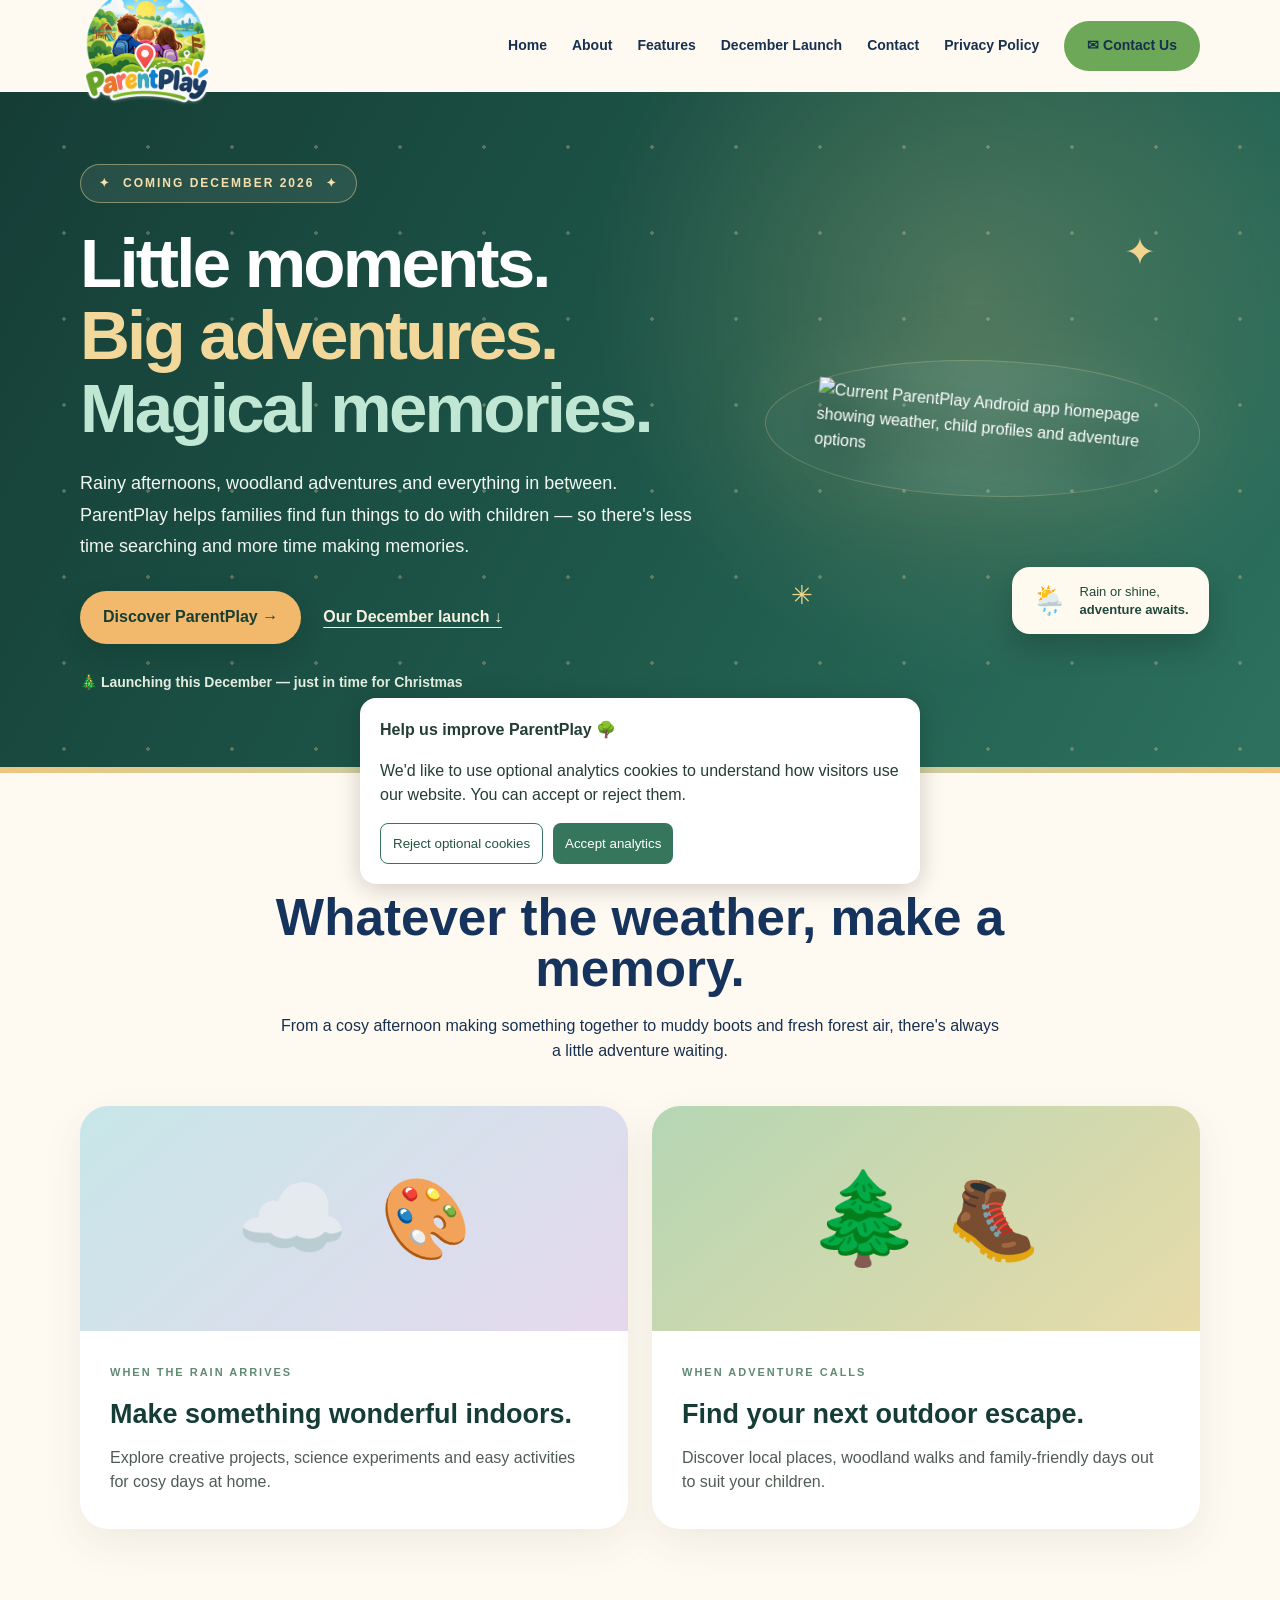
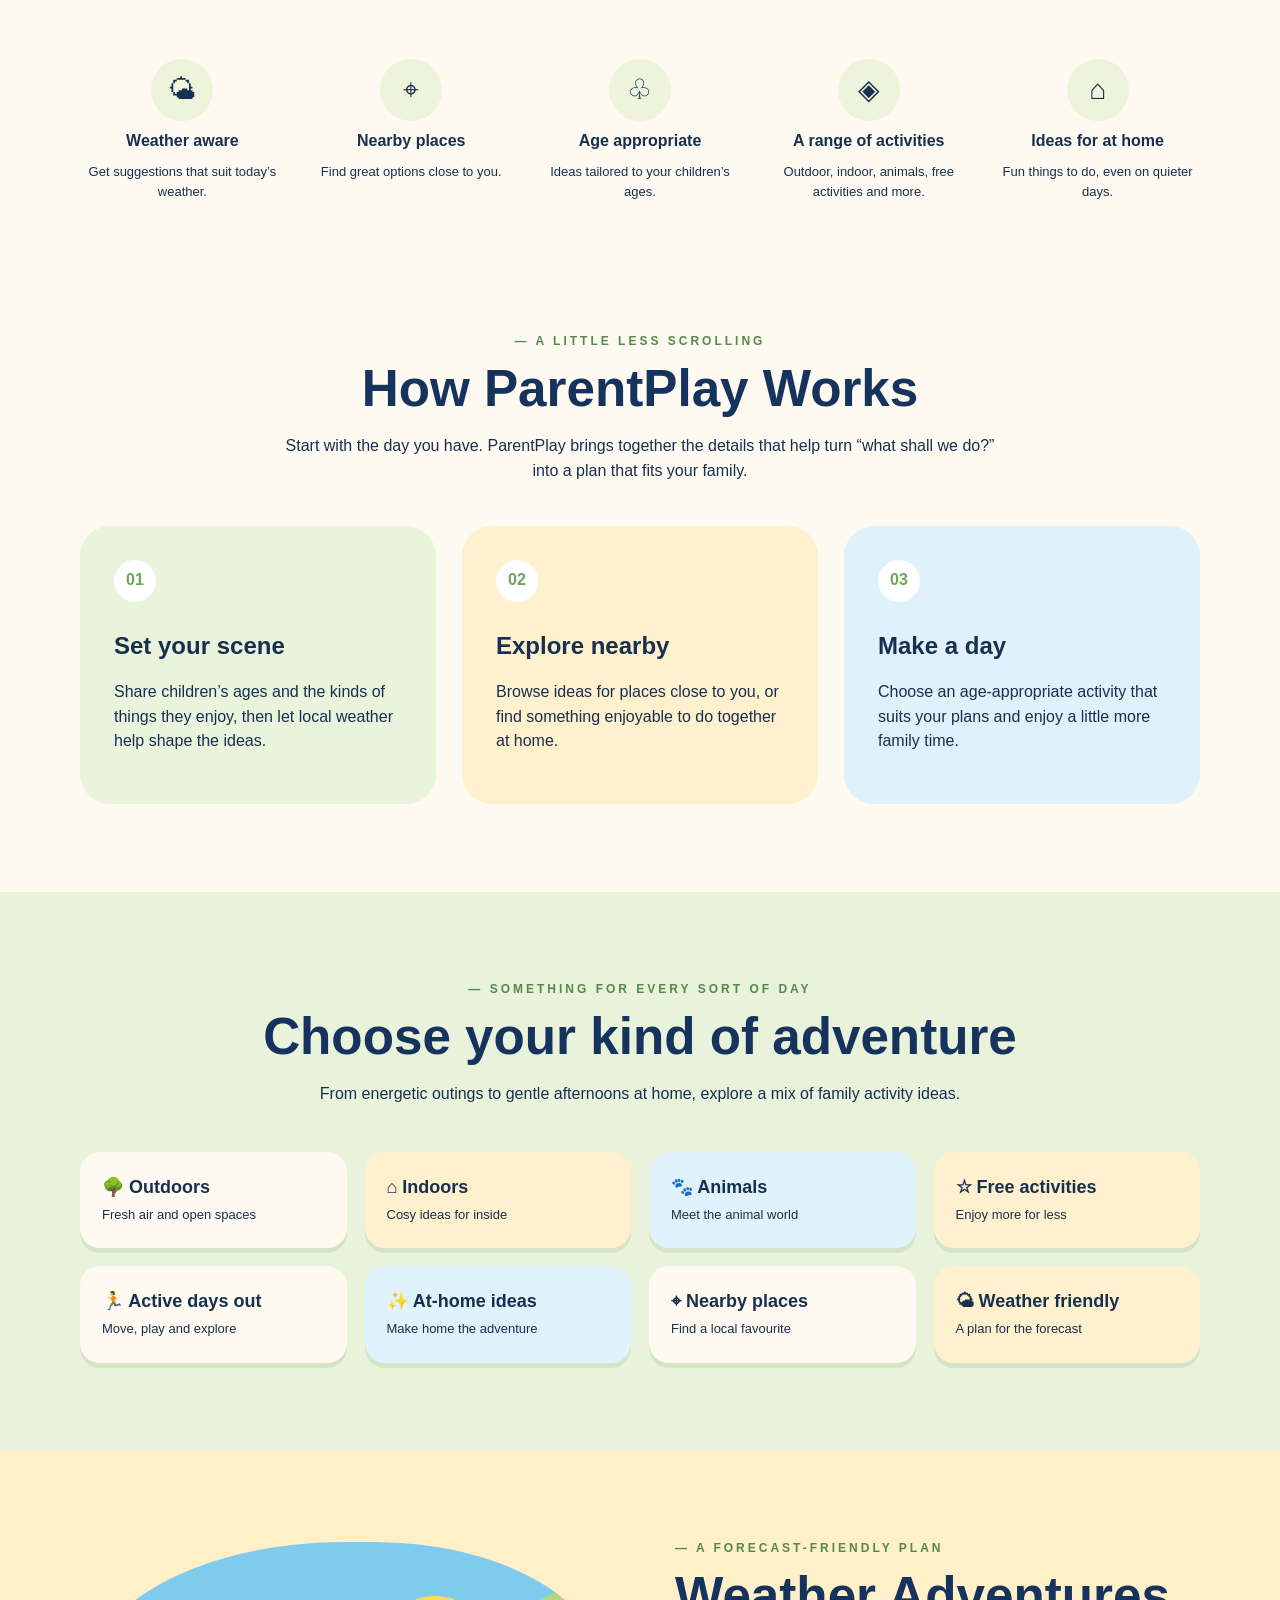
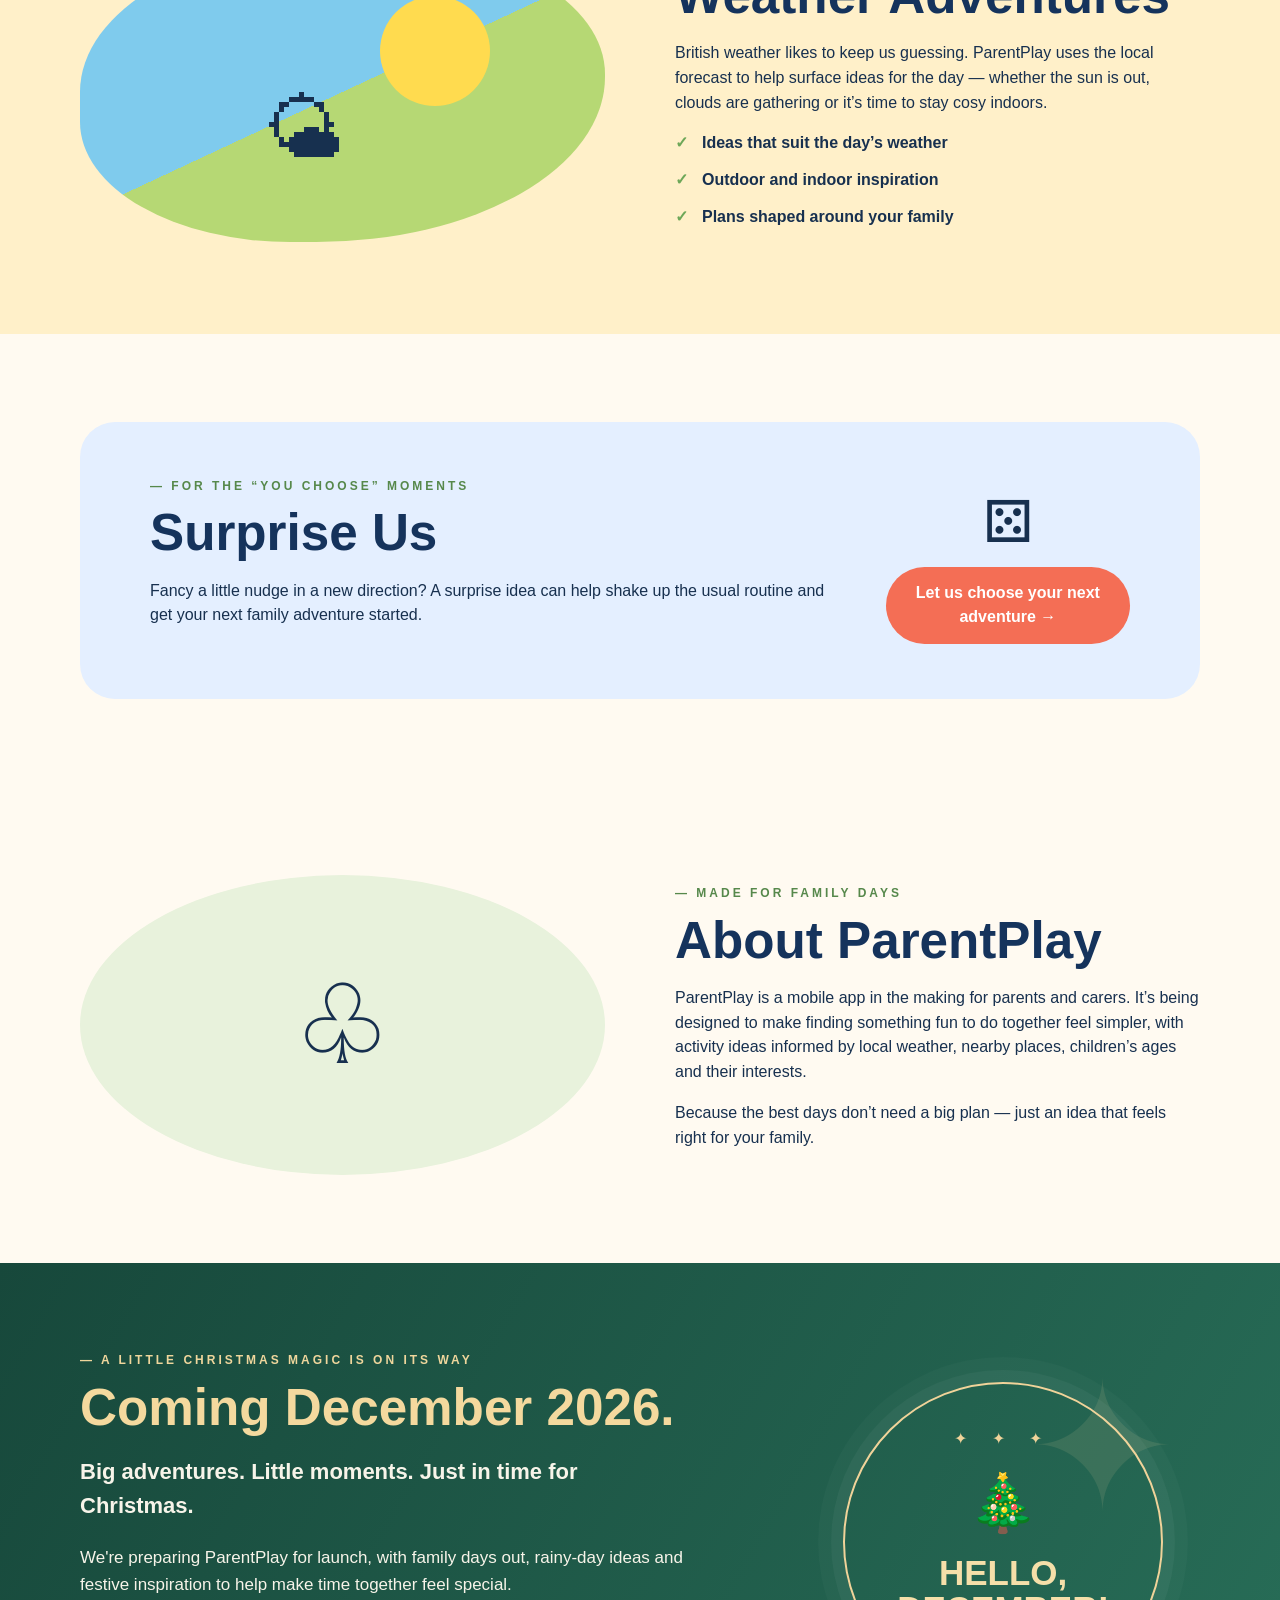
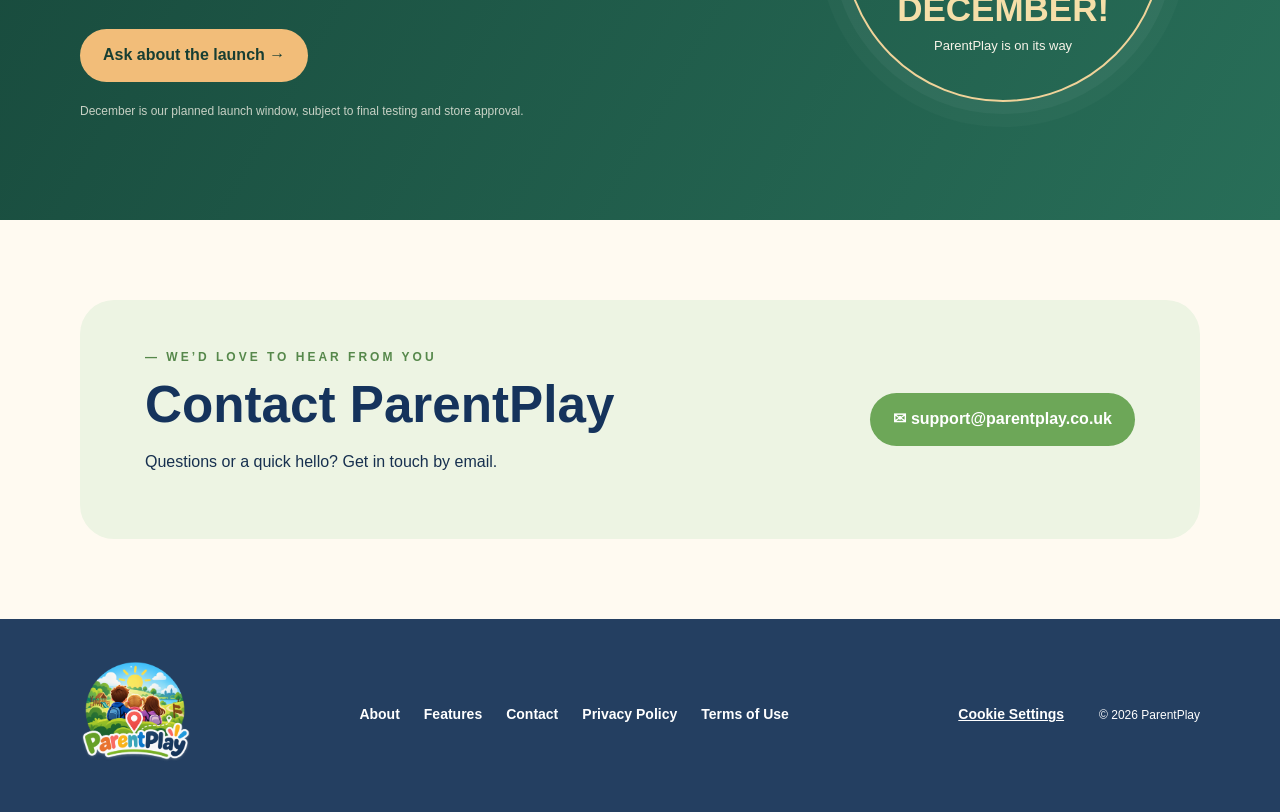
==== commit e3e509e2: "index.html" ====
--- a/index.html
+++ b/index.html
@@ -6,7 +6,7 @@
 <p>Rainy afternoons, woodland adventures and everything in between. ParentPlay helps families find fun things to do with children — so there's less time searching and more time making memories.</p>
 <div class="hero-actions"><a class="button hero-cta" href="#how">Discover ParentPlay <span aria-hidden="true">→</span></a><a class="hero-secondary" href="#coming-soon">Our December launch ↓</a></div>
 <div class="hero-note"><span aria-hidden="true">🎄</span> Launching this December — just in time for Christmas</div></div>
-<div class="hero-visual"><div class="winter-orbit orbit-one" aria-hidden="true">✦</div><div class="winter-orbit orbit-two" aria-hidden="true">✳</div><div class="phone-frame"><img class="phone" src="phone.svg" alt="Illustration of the ParentPlay app interface"></div><div class="hero-floating-card"><span aria-hidden="true">🌦️</span><span>Rain or shine,<br><strong>adventure awaits.</strong></span></div></div>
+<div class="hero-visual"><div class="winter-orbit orbit-one" aria-hidden="true">✦</div><div class="winter-orbit orbit-two" aria-hidden="true">✳</div><div class="phone-frame"><img class="phone" src="parentplay-home-current.jpg" alt="Current ParentPlay Android app homepage showing weather, child profiles and adventure options"></div><div class="hero-floating-card"><span aria-hidden="true">🌦️</span><span>Rain or shine,<br><strong>adventure awaits.</strong></span></div></div>
 </div><div class="hero-bottom-glow" aria-hidden="true"></div></section>
 <section class="season-story section" aria-labelledby="story-title"><div class="wrap"><div class="center"><div class="eyebrow">— Every day has its own adventure</div><h2 id="story-title">Whatever the weather, make a memory.</h2><p class="lead">From a cosy afternoon making something together to muddy boots and fresh forest air, there's always a little adventure waiting.</p></div><div class="story-grid"><article class="story-card rainy"><div class="story-art" aria-hidden="true"><span>☁️</span><span>🎨</span></div><div class="story-body"><span class="story-kicker">WHEN THE RAIN ARRIVES</span><h3>Make something wonderful indoors.</h3><p>Explore creative projects, science experiments and easy activities for cosy days at home.</p></div></article><article class="story-card woodland"><div class="story-art" aria-hidden="true"><span>🌲</span><span>🥾</span></div><div class="story-body"><span class="story-kicker">WHEN ADVENTURE CALLS</span><h3>Find your next outdoor escape.</h3><p>Discover local places, woodland walks and family-friendly days out to suit your children.</p></div></article></div></div></section>
 <section id="features" class="features"><div class="wrap feature-grid"><div class="feature"><div class="icon">🌤</div><h3>Weather aware</h3><p>Get suggestions that suit today’s weather.</p></div><div class="feature"><div class="icon">⌖</div><h3>Nearby places</h3><p>Find great options close to you.</p></div><div class="feature"><div class="icon">♧</div><h3>Age appropriate</h3><p>Ideas tailored to your children’s ages.</p></div><div class="feature"><div class="icon">◈</div><h3>A range of activities</h3><p>Outdoor, indoor, animals, free activities and more.</p></div><div class="feature"><div class="icon">⌂</div><h3>Ideas for at home</h3><p>Fun things to do, even on quieter days.</p></div></div></section>
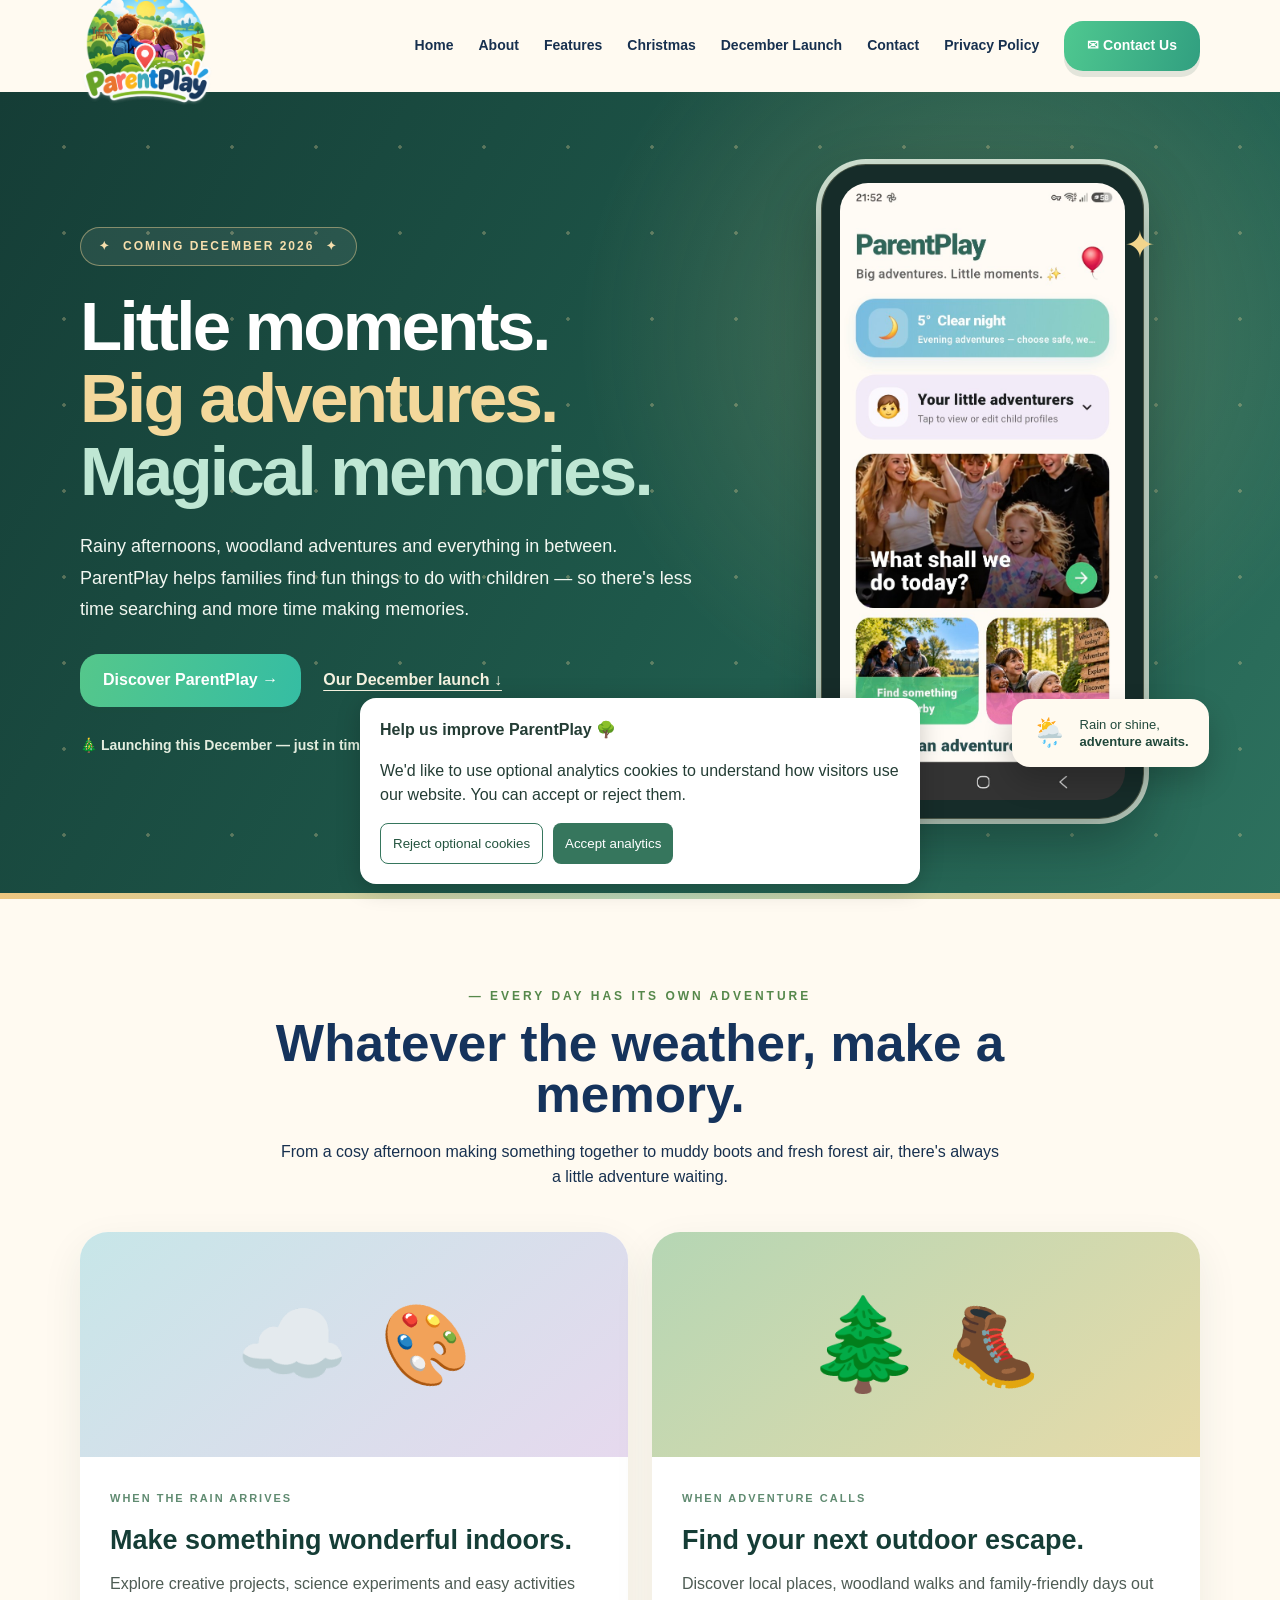
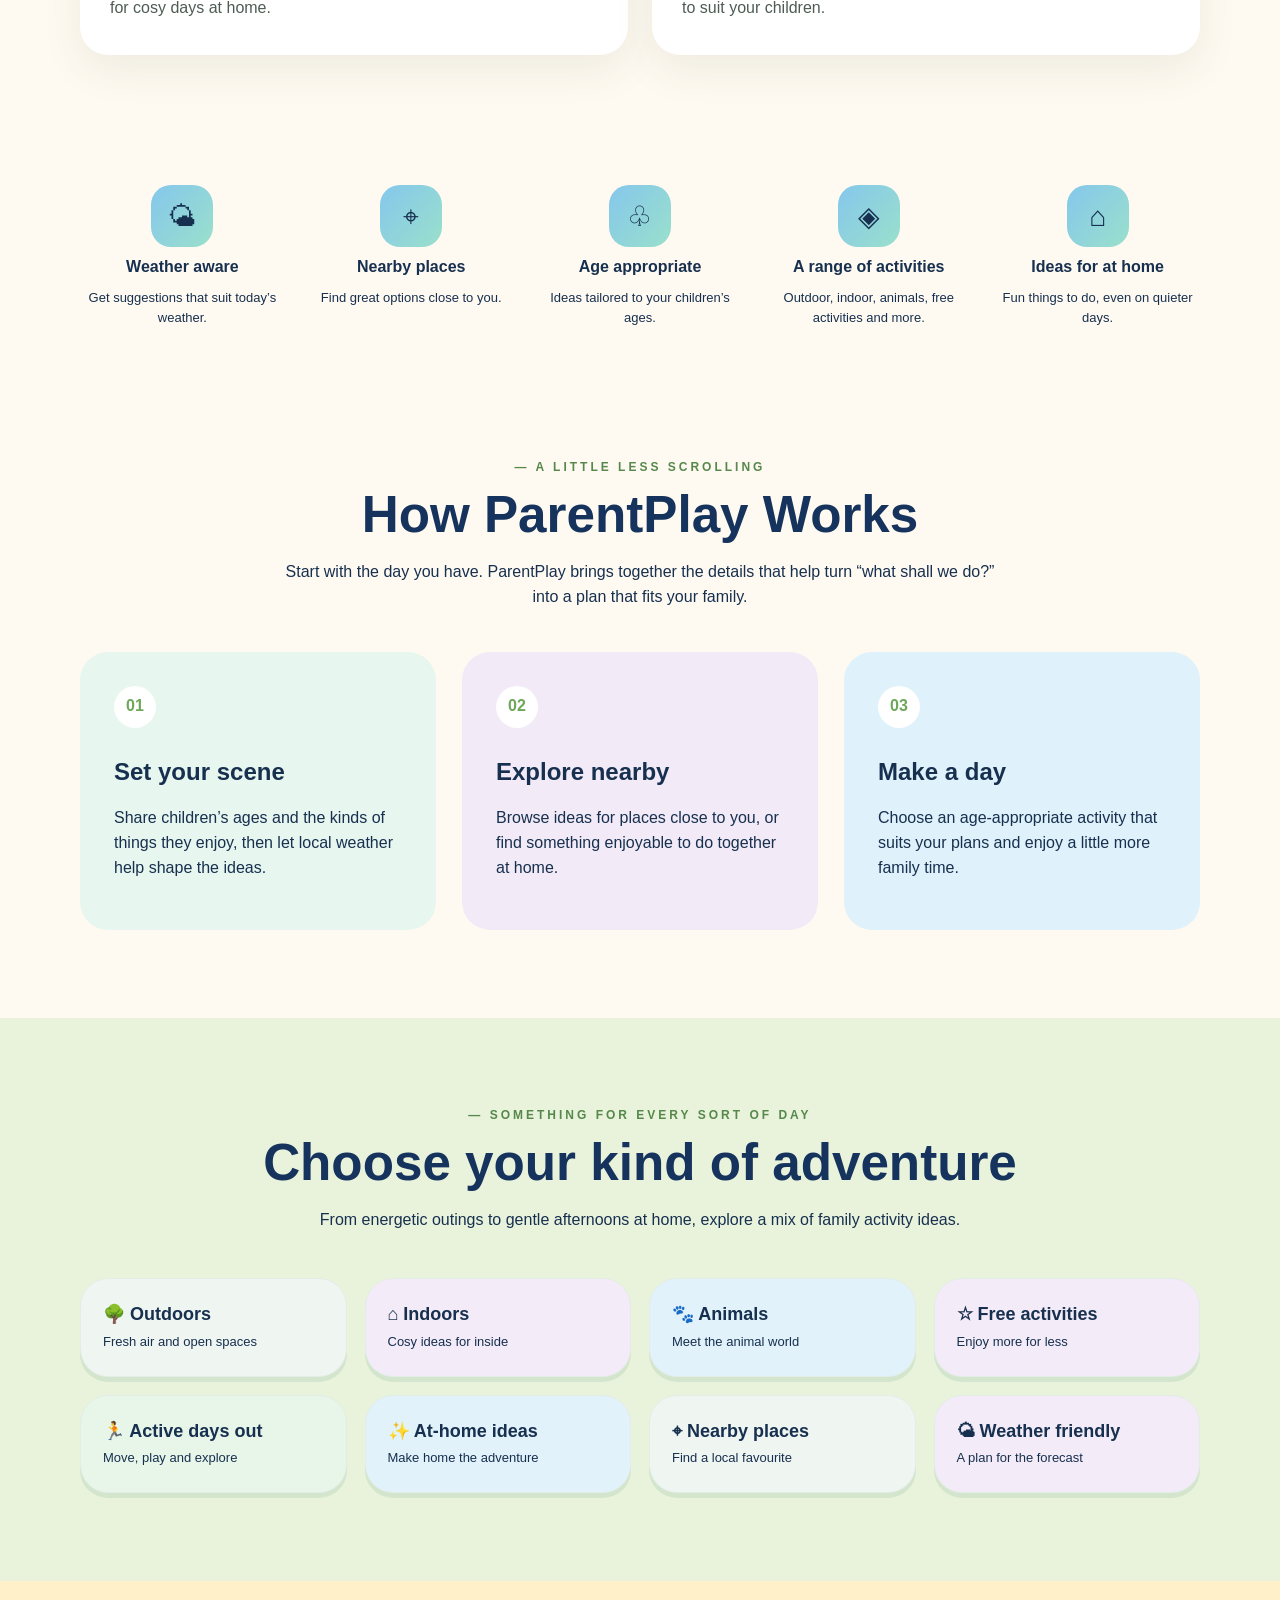
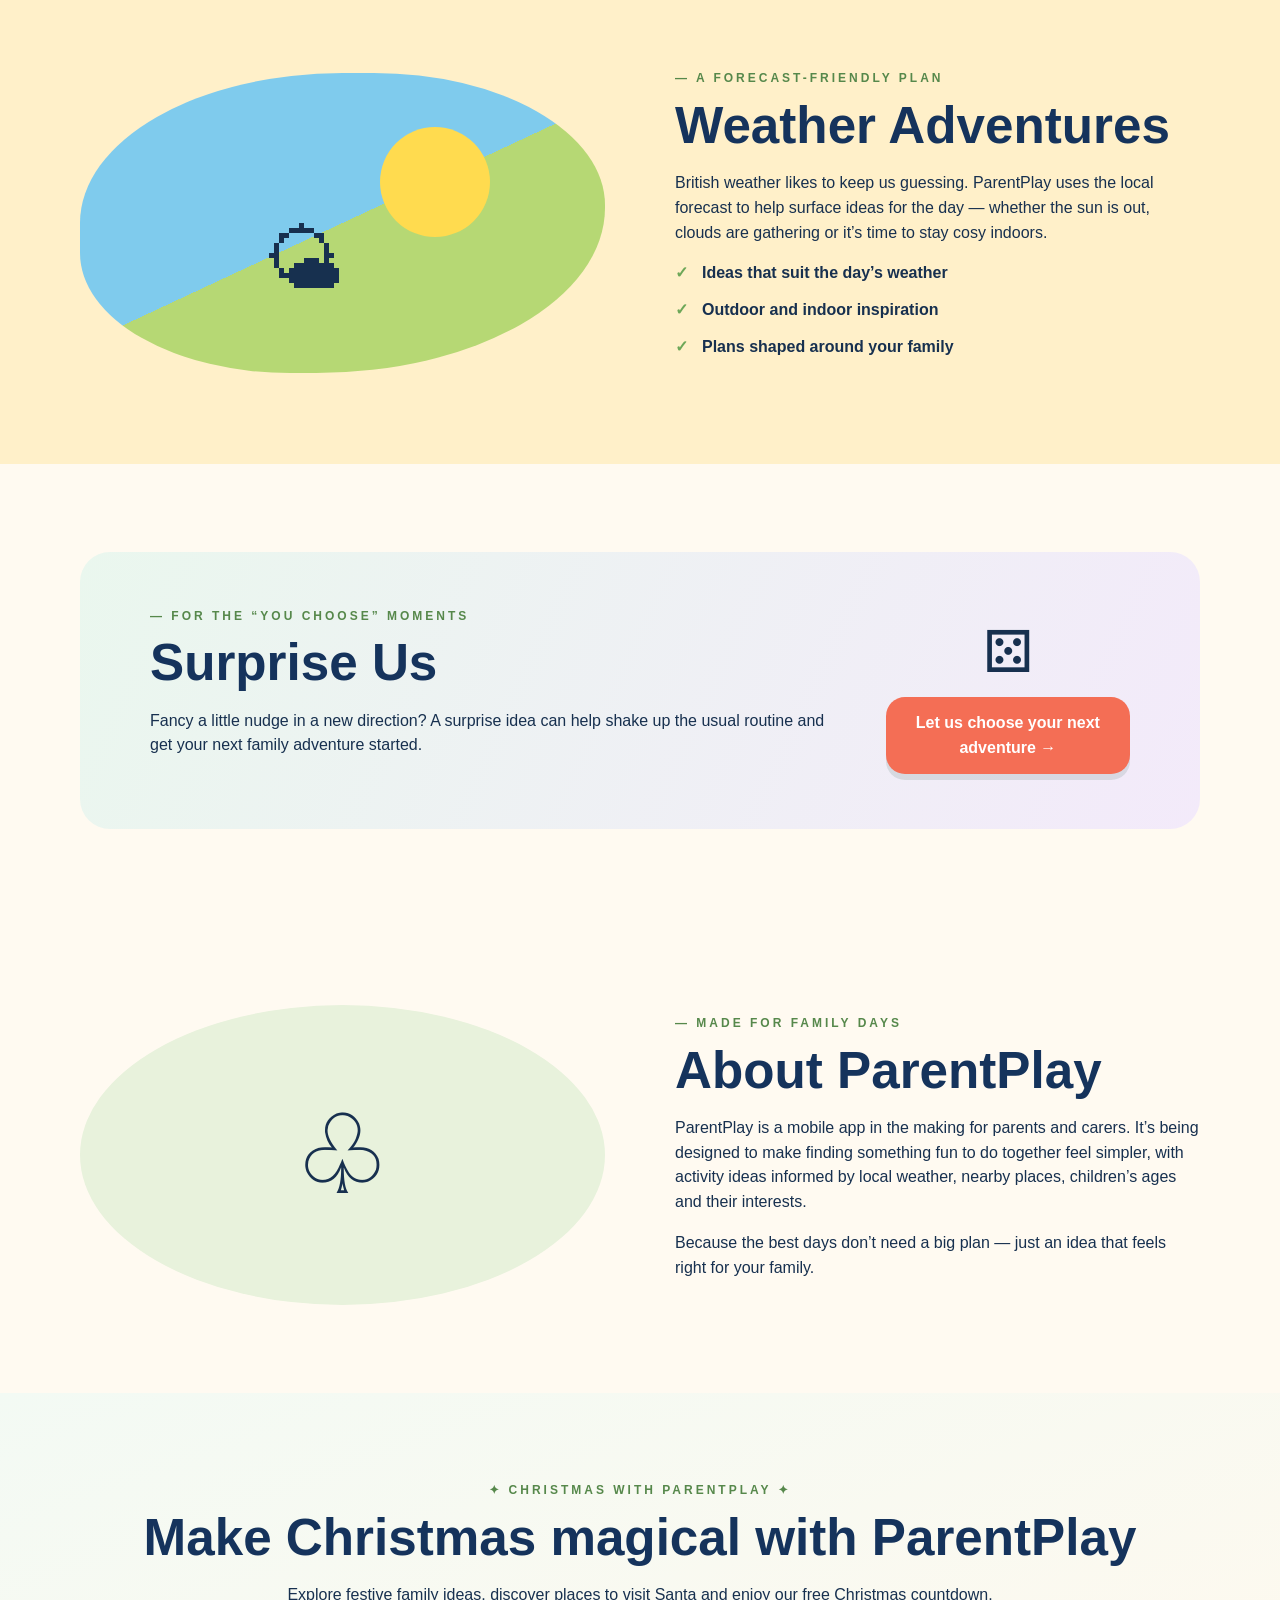
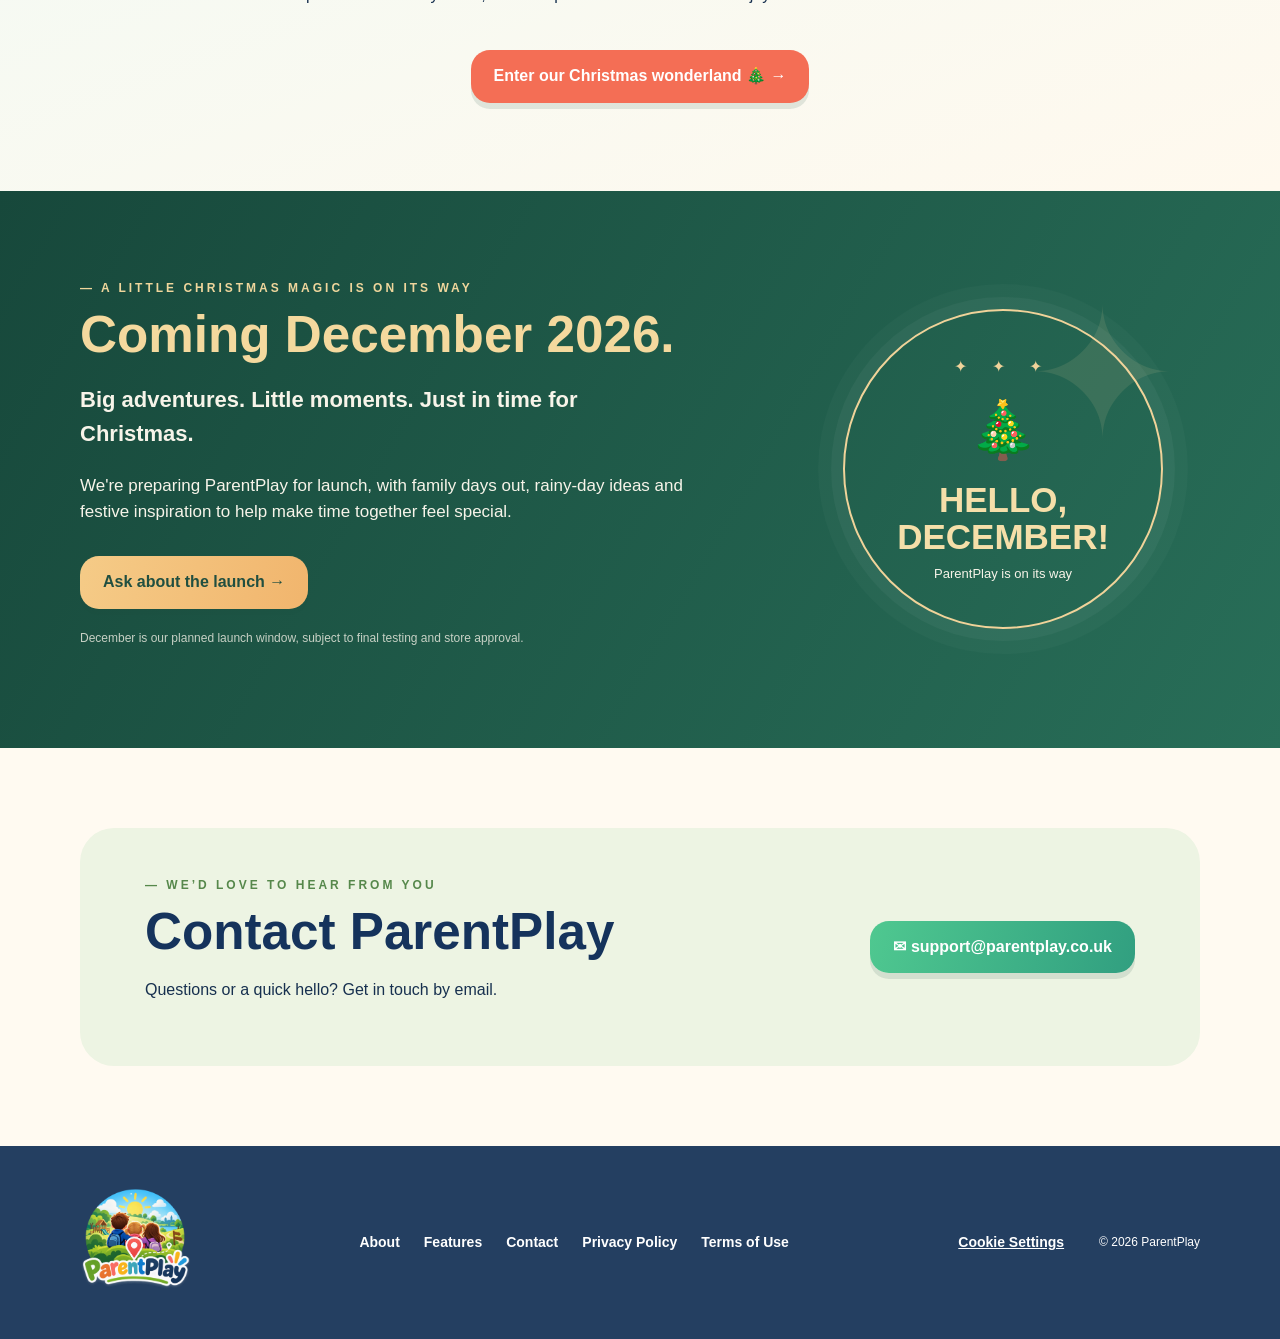
==== commit 14982223: "index.html" ====
--- a/index.html
+++ b/index.html
@@ -1,39 +1,41 @@
-<!doctype html><html lang="en-GB"><head><meta charset="utf-8"><meta name="viewport" content="width=device-width,initial-scale=1"><title>ParentPlay | Family Days Out &amp; Kids' Activity Ideas</title>
-<meta name="description" content="ParentPlay launches December 2026. Discover family days out, rainy-day activities, Christmas inspiration and outdoor adventures for kids."><link rel="stylesheet" href="style.css"></head><body><header class="site-header"><div class="wrap nav"><a class="logo" href="index.html"><img src="logo.png" alt="ParentPlay"></a><nav class="navlinks"><a href="#home">Home</a><a href="#about">About</a><a href="#features">Features</a><a href="#coming-soon">December Launch</a><a href="#contact">Contact</a><a href="privacy.html">Privacy Policy</a><a class="button contact-button" href="mailto:support@parentplay.co.uk">✉ Contact Us</a></nav><span class="mobile-menu">ParentPlay</span></div></header><main>
-<section id="home" class="hero christmas-hero"><div class="wrap hero-grid">
+<!DOCTYPE html>
+
+<html lang="en-GB"><head><meta charset="utf-8"/><meta content="width=device-width,initial-scale=1" name="viewport"/><title>ParentPlay | Family Days Out &amp; Kids' Activity Ideas</title>
+<meta content="ParentPlay launches December 2026. Discover family days out, rainy-day activities, Christmas inspiration and outdoor adventures for kids." name="description"/><link href="style.css" rel="stylesheet"/></head><body><header class="site-header"><div class="wrap nav"><a class="logo" href="index.html"><img alt="ParentPlay" src="logo.png"/></a><nav class="navlinks"><a href="#home">Home</a><a href="#about">About</a><a href="#features">Features</a><a href="christmas.html">Christmas</a><a href="#coming-soon">December Launch</a><a href="#contact">Contact</a><a href="privacy.html">Privacy Policy</a><a class="button contact-button" href="mailto:support@parentplay.co.uk">✉ Contact Us</a></nav><span class="mobile-menu">ParentPlay</span></div></header><main>
+<section class="hero christmas-hero" id="home"><div class="wrap hero-grid">
 <div class="hero-copy"><div class="launch-pill"><span aria-hidden="true">✦</span> COMING DECEMBER 2026 <span aria-hidden="true">✦</span></div>
-<h1>Little moments.<br><span class="christmas-gold">Big adventures.</span><br><span class="christmas-soft">Magical memories.</span></h1>
+<h1>Little moments.<br/><span class="christmas-gold">Big adventures.</span><br/><span class="christmas-soft">Magical memories.</span></h1>
 <p>Rainy afternoons, woodland adventures and everything in between. ParentPlay helps families find fun things to do with children — so there's less time searching and more time making memories.</p>
 <div class="hero-actions"><a class="button hero-cta" href="#how">Discover ParentPlay <span aria-hidden="true">→</span></a><a class="hero-secondary" href="#coming-soon">Our December launch ↓</a></div>
 <div class="hero-note"><span aria-hidden="true">🎄</span> Launching this December — just in time for Christmas</div></div>
-<div class="hero-visual"><div class="winter-orbit orbit-one" aria-hidden="true">✦</div><div class="winter-orbit orbit-two" aria-hidden="true">✳</div><div class="phone-frame"><img class="phone" src="parentplay-home-current.jpg" alt="Current ParentPlay Android app homepage showing weather, child profiles and adventure options"></div><div class="hero-floating-card"><span aria-hidden="true">🌦️</span><span>Rain or shine,<br><strong>adventure awaits.</strong></span></div></div>
-</div><div class="hero-bottom-glow" aria-hidden="true"></div></section>
-<section class="season-story section" aria-labelledby="story-title"><div class="wrap"><div class="center"><div class="eyebrow">— Every day has its own adventure</div><h2 id="story-title">Whatever the weather, make a memory.</h2><p class="lead">From a cosy afternoon making something together to muddy boots and fresh forest air, there's always a little adventure waiting.</p></div><div class="story-grid"><article class="story-card rainy"><div class="story-art" aria-hidden="true"><span>☁️</span><span>🎨</span></div><div class="story-body"><span class="story-kicker">WHEN THE RAIN ARRIVES</span><h3>Make something wonderful indoors.</h3><p>Explore creative projects, science experiments and easy activities for cosy days at home.</p></div></article><article class="story-card woodland"><div class="story-art" aria-hidden="true"><span>🌲</span><span>🥾</span></div><div class="story-body"><span class="story-kicker">WHEN ADVENTURE CALLS</span><h3>Find your next outdoor escape.</h3><p>Discover local places, woodland walks and family-friendly days out to suit your children.</p></div></article></div></div></section>
-<section id="features" class="features"><div class="wrap feature-grid"><div class="feature"><div class="icon">🌤</div><h3>Weather aware</h3><p>Get suggestions that suit today’s weather.</p></div><div class="feature"><div class="icon">⌖</div><h3>Nearby places</h3><p>Find great options close to you.</p></div><div class="feature"><div class="icon">♧</div><h3>Age appropriate</h3><p>Ideas tailored to your children’s ages.</p></div><div class="feature"><div class="icon">◈</div><h3>A range of activities</h3><p>Outdoor, indoor, animals, free activities and more.</p></div><div class="feature"><div class="icon">⌂</div><h3>Ideas for at home</h3><p>Fun things to do, even on quieter days.</p></div></div></section>
-<section id="how" class="section"><div class="wrap"><div class="center"><div class="eyebrow">— A little less scrolling</div><h2>How ParentPlay Works</h2><p class="lead">Start with the day you have. ParentPlay brings together the details that help turn “what shall we do?” into a plan that fits your family.</p></div><div class="steps"><div class="card"><div class="num">01</div><h3>Set your scene</h3><p>Share children’s ages and the kinds of things they enjoy, then let local weather help shape the ideas.</p></div><div class="card"><div class="num">02</div><h3>Explore nearby</h3><p>Browse ideas for places close to you, or find something enjoyable to do together at home.</p></div><div class="card"><div class="num">03</div><h3>Make a day</h3><p>Choose an age-appropriate activity that suits your plans and enjoy a little more family time.</p></div></div></div></section>
+<div class="hero-visual"><div aria-hidden="true" class="winter-orbit orbit-one">✦</div><div aria-hidden="true" class="winter-orbit orbit-two">✳</div><div class="phone-frame"><img alt="Current ParentPlay Android app homepage showing weather, child profiles and adventure options" class="phone" src="parentplay-home-current.jpg"/></div><div class="hero-floating-card"><span aria-hidden="true">🌦️</span><span>Rain or shine,<br/><strong>adventure awaits.</strong></span></div></div>
+</div><div aria-hidden="true" class="hero-bottom-glow"></div></section>
+<section aria-labelledby="story-title" class="season-story section"><div class="wrap"><div class="center"><div class="eyebrow">— Every day has its own adventure</div><h2 id="story-title">Whatever the weather, make a memory.</h2><p class="lead">From a cosy afternoon making something together to muddy boots and fresh forest air, there's always a little adventure waiting.</p></div><div class="story-grid"><article class="story-card rainy"><div aria-hidden="true" class="story-art"><span>☁️</span><span>🎨</span></div><div class="story-body"><span class="story-kicker">WHEN THE RAIN ARRIVES</span><h3>Make something wonderful indoors.</h3><p>Explore creative projects, science experiments and easy activities for cosy days at home.</p></div></article><article class="story-card woodland"><div aria-hidden="true" class="story-art"><span>🌲</span><span>🥾</span></div><div class="story-body"><span class="story-kicker">WHEN ADVENTURE CALLS</span><h3>Find your next outdoor escape.</h3><p>Discover local places, woodland walks and family-friendly days out to suit your children.</p></div></article></div></div></section>
+<section class="features" id="features"><div class="wrap feature-grid"><div class="feature"><div class="icon">🌤</div><h3>Weather aware</h3><p>Get suggestions that suit today’s weather.</p></div><div class="feature"><div class="icon">⌖</div><h3>Nearby places</h3><p>Find great options close to you.</p></div><div class="feature"><div class="icon">♧</div><h3>Age appropriate</h3><p>Ideas tailored to your children’s ages.</p></div><div class="feature"><div class="icon">◈</div><h3>A range of activities</h3><p>Outdoor, indoor, animals, free activities and more.</p></div><div class="feature"><div class="icon">⌂</div><h3>Ideas for at home</h3><p>Fun things to do, even on quieter days.</p></div></div></section>
+<section class="section" id="how"><div class="wrap"><div class="center"><div class="eyebrow">— A little less scrolling</div><h2>How ParentPlay Works</h2><p class="lead">Start with the day you have. ParentPlay brings together the details that help turn “what shall we do?” into a plan that fits your family.</p></div><div class="steps"><div class="card"><div class="num">01</div><h3>Set your scene</h3><p>Share children’s ages and the kinds of things they enjoy, then let local weather help shape the ideas.</p></div><div class="card"><div class="num">02</div><h3>Explore nearby</h3><p>Browse ideas for places close to you, or find something enjoyable to do together at home.</p></div><div class="card"><div class="num">03</div><h3>Make a day</h3><p>Choose an age-appropriate activity that suits your plans and enjoy a little more family time.</p></div></div></div></section>
 <section class="section adventures"><div class="wrap"><div class="center"><div class="eyebrow">— Something for every sort of day</div><h2>Choose your kind of adventure</h2><p>From energetic outings to gentle afternoons at home, explore a mix of family activity ideas.</p></div><div class="category-grid"><div class="category"><strong>🌳 Outdoors</strong><span>Fresh air and open spaces</span></div><div class="category"><strong>⌂ Indoors</strong><span>Cosy ideas for inside</span></div><div class="category"><strong>🐾 Animals</strong><span>Meet the animal world</span></div><div class="category"><strong>☆ Free activities</strong><span>Enjoy more for less</span></div><div class="category"><strong>🏃 Active days out</strong><span>Move, play and explore</span></div><div class="category"><strong>✨ At-home ideas</strong><span>Make home the adventure</span></div><div class="category"><strong>⌖ Nearby places</strong><span>Find a local favourite</span></div><div class="category"><strong>🌤 Weather friendly</strong><span>A plan for the forecast</span></div></div></div></section>
 <section class="section weather"><div class="wrap split"><div class="weather-art"><span class="sun"></span><span class="cloud">🌤</span></div><div><div class="eyebrow">— A forecast-friendly plan</div><h2>Weather Adventures</h2><p>British weather likes to keep us guessing. ParentPlay uses the local forecast to help surface ideas for the day — whether the sun is out, clouds are gathering or it’s time to stay cosy indoors.</p><ul class="ticks"><li>Ideas that suit the day’s weather</li><li>Outdoor and indoor inspiration</li><li>Plans shaped around your family</li></ul></div></div></section>
 <section class="section"><div class="wrap surprise-box"><div><div class="eyebrow">— For the “you choose” moments</div><h2>Surprise Us</h2><p>Fancy a little nudge in a new direction? A surprise idea can help shake up the usual routine and get your next family adventure started.</p></div><div class="center"><div class="dice">⚄</div><span class="button">Let us choose your next adventure →</span></div></div></section>
-<section id="about" class="section"><div class="wrap split"><div class="about-art">♧</div><div><div class="eyebrow">— Made for family days</div><h2>About ParentPlay</h2><p>ParentPlay is a mobile app in the making for parents and carers. It’s being designed to make finding something fun to do together feel simpler, with activity ideas informed by local weather, nearby places, children’s ages and their interests.</p><p>Because the best days don’t need a big plan — just an idea that feels right for your family.</p></div></div></section>
-<section id="coming-soon" class="section coming christmas-coming"><div class="wrap christmas-launch-grid"><div><div class="eyebrow">— A little Christmas magic is on its way</div><h2>Coming December 2026.</h2><p class="coming-lead">Big adventures. Little moments. Just in time for Christmas.</p><p>We're preparing ParentPlay for launch, with family days out, rainy-day ideas and festive inspiration to help make time together feel special.</p><a class="button launch-contact" href="mailto:support@parentplay.co.uk?subject=ParentPlay%20December%20Launch">Ask about the launch →</a><p class="launch-small">December is our planned launch window, subject to final testing and store approval.</p></div><div class="christmas-stamp" aria-label="Launching December 2026"><span class="stamp-star">✦ ✦ ✦</span><span class="stamp-tree" aria-hidden="true">🎄</span><strong>HELLO,<br>DECEMBER!</strong><small>ParentPlay is on its way</small></div></div></section>
-<section id="contact" class="contact"><div class="wrap contact-box"><div><div class="eyebrow">— We’d love to hear from you</div><h2>Contact ParentPlay</h2><p>Questions or a quick hello? Get in touch by email.</p></div><a class="button contact-button" href="mailto:support@parentplay.co.uk">✉ support@parentplay.co.uk</a></div></section></main><footer class="footer"><div class="wrap footer-inner"><a href="index.html"><img src="logo.png" alt="ParentPlay"></a><nav><a href="#about">About</a><a href="#features">Features</a><a href="#contact">Contact</a><a href="privacy.html">Privacy Policy</a><a href="terms.html">Terms of Use</a></nav><a href="#" onclick="parentPlayCookieSettings(); return false;" style="color:inherit;text-decoration:underline;">
+<section class="section" id="about"><div class="wrap split"><div class="about-art">♧</div><div><div class="eyebrow">— Made for family days</div><h2>About ParentPlay</h2><p>ParentPlay is a mobile app in the making for parents and carers. It’s being designed to make finding something fun to do together feel simpler, with activity ideas informed by local weather, nearby places, children’s ages and their interests.</p><p>Because the best days don’t need a big plan — just an idea that feels right for your family.</p></div></div></section>
+<section class="section pp-christmas" id="christmas"><div class="wrap"><div class="center"><div class="eyebrow">✦ Christmas with ParentPlay ✦</div><h2>Make Christmas magical with ParentPlay</h2><p class="lead">Explore festive family ideas, discover places to visit Santa and enjoy our free Christmas countdown.</p><a class="button" href="christmas.html">Enter our Christmas wonderland 🎄 →</a></div></div></section><section class="section coming christmas-coming" id="coming-soon"><div class="wrap christmas-launch-grid"><div><div class="eyebrow">— A little Christmas magic is on its way</div><h2>Coming December 2026.</h2><p class="coming-lead">Big adventures. Little moments. Just in time for Christmas.</p><p>We're preparing ParentPlay for launch, with family days out, rainy-day ideas and festive inspiration to help make time together feel special.</p><a class="button launch-contact" href="mailto:support@parentplay.co.uk?subject=ParentPlay%20December%20Launch">Ask about the launch →</a><p class="launch-small">December is our planned launch window, subject to final testing and store approval.</p></div><div aria-label="Launching December 2026" class="christmas-stamp"><span class="stamp-star">✦ ✦ ✦</span><span aria-hidden="true" class="stamp-tree">🎄</span><strong>HELLO,<br/>DECEMBER!</strong><small>ParentPlay is on its way</small></div></div></section>
+<section class="contact" id="contact"><div class="wrap contact-box"><div><div class="eyebrow">— We’d love to hear from you</div><h2>Contact ParentPlay</h2><p>Questions or a quick hello? Get in touch by email.</p></div><a class="button contact-button" href="mailto:support@parentplay.co.uk">✉ support@parentplay.co.uk</a></div></section></main><footer class="footer"><div class="wrap footer-inner"><a href="index.html"><img alt="ParentPlay" src="logo.png"/></a><nav><a href="#about">About</a><a href="#features">Features</a><a href="#contact">Contact</a><a href="privacy.html">Privacy Policy</a><a href="terms.html">Terms of Use</a></nav><a href="#" onclick="parentPlayCookieSettings(); return false;" style="color:inherit;text-decoration:underline;">
   Cookie Settings
 </a>
 <span class="copyright">© 2026 ParentPlay</span></div></footer>
-<div id="pp-cookie-banner" role="region" aria-label="Cookie preferences" hidden style="position:fixed;bottom:16px;left:16px;right:16px;max-width:560px;margin:auto;background:#fff;color:#243d35;padding:20px;border-radius:16px;box-shadow:0 4px 25px #0003;z-index:9999;font-family:Arial,sans-serif">
-  <strong>Help us improve ParentPlay 🌳</strong>
-  <p style="line-height:1.5">
+<div aria-label="Cookie preferences" hidden="" id="pp-cookie-banner" role="region" style="position:fixed;bottom:16px;left:16px;right:16px;max-width:560px;margin:auto;background:#fff;color:#243d35;padding:20px;border-radius:16px;box-shadow:0 4px 25px #0003;z-index:9999;font-family:Arial,sans-serif">
+<strong>Help us improve ParentPlay 🌳</strong>
+<p style="line-height:1.5">
     We'd like to use optional analytics cookies to understand how
     visitors use our website. You can accept or reject them.
   </p>
-  <div style="display:flex;gap:10px;flex-wrap:wrap">
-    <button id="pp-reject" type="button" style="padding:12px;border:1px solid #36765d;border-radius:8px;background:white;color:#24543f;cursor:pointer">
+<div style="display:flex;gap:10px;flex-wrap:wrap">
+<button id="pp-reject" style="padding:12px;border:1px solid #36765d;border-radius:8px;background:white;color:#24543f;cursor:pointer" type="button">
       Reject optional cookies
     </button>
-    <button id="pp-accept" type="button" style="padding:12px;border:0;border-radius:8px;background:#36765d;color:white;cursor:pointer">
+<button id="pp-accept" style="padding:12px;border:0;border-radius:8px;background:#36765d;color:white;cursor:pointer" type="button">
       Accept analytics
     </button>
-  </div>
+</div>
 </div>
 <script>
 (function () {
--- a/style.css
+++ b/style.css
@@ -19,3 +19,37 @@
 .christmas-coming{background:linear-gradient(120deg,#17483b,#286e58);color:#f7f4e9;position:relative;overflow:hidden}.christmas-coming:before{content:"✦";position:absolute;right:8%;top:8%;font-size:180px;color:#f5d8a01c}.christmas-coming h2{color:#f4d99e}.christmas-coming .eyebrow{color:#efd69c}.christmas-launch-grid{display:grid;grid-template-columns:1.25fr .75fr;gap:70px;align-items:center}.christmas-coming p{font-size:17px;max-width:610px}.coming-lead{font-weight:800;font-size:22px!important}.launch-contact{background:#f2bd79;color:#173e33;margin-top:14px}.launch-small{font-size:12px!important;opacity:.78;margin-top:20px}.christmas-stamp{aspect-ratio:1;max-width:320px;width:100%;margin:auto;border:2px solid #f0d39a;border-radius:50%;display:flex;flex-direction:column;justify-content:center;align-items:center;gap:8px;text-align:center;box-shadow:0 0 0 12px #ffffff0a,0 0 0 25px #ffffff06}.stamp-star{color:#f0d39a;letter-spacing:10px}.stamp-tree{font-size:56px}.christmas-stamp strong{font-size:35px;line-height:1.05;color:#f5dfa9}.christmas-stamp small{font-size:13px}
 @media(max-width:760px){.christmas-hero .hero-grid{grid-template-columns:1fr;gap:0;padding:50px 0 38px}.christmas-hero h1{font-size:clamp(38px,10vw,55px);letter-spacing:-1.5px}.christmas-hero p{font-size:16px}.hero-visual{min-height:310px}.phone-frame{padding:20px 45px}.christmas-hero .phone{width:180px}.hero-floating-card{right:0;bottom:1%;font-size:11px}.story-grid,.christmas-launch-grid{grid-template-columns:1fr}.story-art{height:170px;font-size:64px}.story-art span:last-child{font-size:60px}.christmas-launch-grid{gap:32px}.christmas-stamp{max-width:245px}.christmas-stamp strong{font-size:27px}.hero-actions{gap:14px}.launch-pill{font-size:10px;letter-spacing:1px}}
 @media(prefers-reduced-motion:reduce){html{scroll-behavior:auto}}
+
+
+/* ParentPlay Android app-inspired homepage components */
+:root{--pp-forest:#2d6a56;--pp-mint:#a4e8d7;--pp-cream:#fffaf1;--pp-lilac:#f2eaf6;--pp-pink:#f57db6;--pp-blue:#74bce3}
+.button,.hero-cta,.contact-button,.launch-contact{border-radius:19px;box-shadow:0 6px 0 rgba(26,74,57,.12);transition:transform .18s ease,box-shadow .18s ease}
+.button:hover,.hero-cta:hover,.contact-button:hover,.launch-contact:hover{transform:translateY(-2px);box-shadow:0 8px 0 rgba(26,74,57,.12)}
+.button:focus-visible,.navlinks a:focus-visible,.footer a:focus-visible{outline:3px solid #f2bd79;outline-offset:4px}
+.hero-cta{background:linear-gradient(105deg,#55c78b,#35bda3);color:#fff}
+.contact-button{background:linear-gradient(105deg,#4fc890,#319f80);color:#fff!important}
+.launch-contact{background:linear-gradient(105deg,#f5cb87,#f1b56d);color:#214f40}
+.hero-secondary{border-radius:18px}
+.card,.category,.story-card{border-radius:28px;overflow:hidden}
+.category{background:#eff5f1;border:1px solid #e2ede6;box-shadow:0 5px 0 #377e6320;transition:transform .18s ease}
+.category:nth-child(2n){background:#f3ebf7}
+.category:nth-child(3n){background:#e1f2fa}
+.category:nth-child(5n){background:#e8f6e9}
+.category:hover{transform:translateY(-3px)}
+.icon{background:linear-gradient(130deg,#85c7ec,#9ae0cb);border-radius:20px}
+.card:nth-child(1){background:#e7f6ee}.card:nth-child(2){background:#f2eaf6}.card:nth-child(3){background:#dff1fa}
+.surprise-box{background:linear-gradient(115deg,#eaf7ee,#f3eafa);border-radius:30px}
+.hero-visual .phone-frame{padding:18px;border-radius:45px;background:#162c29;box-shadow:0 22px 55px #091c1a65,0 0 0 5px #d7e8d8;max-width:335px;margin:auto}
+.christmas-hero .phone{display:block;transform:none;filter:none;width:100%;max-width:285px;height:auto;border-radius:28px;box-shadow:none}
+@media(max-width:760px){.hero-visual .phone-frame{max-width:238px;padding:11px;border-radius:30px}.christmas-hero .phone{width:100%;max-width:none;border-radius:21px}.button{padding:13px 20px}.category{border-radius:22px}}
+@media(prefers-reduced-motion:reduce){.button,.hero-cta,.contact-button,.launch-contact,.category{transition:none}}
+
+/* ParentPlay Christmas discovery pages */
+.pp-christmas{background:linear-gradient(160deg,#f3faf4,#fff9ee)}
+.pp-festive-grid{display:grid;grid-template-columns:repeat(3,minmax(0,1fr));gap:22px;margin-top:34px}
+.pp-festive-card{display:block;padding:28px;border-radius:30px;background:#e9f5ed;border:1px solid #d8e9df;color:#193f35;text-decoration:none;box-shadow:0 7px 0 #347d6215;transition:transform .2s ease}
+.pp-festive-card:nth-child(2){background:#f3ebf7}.pp-festive-card:nth-child(3){background:#e4f3fa}
+.pp-festive-card:hover{transform:translateY(-4px)}.pp-festive-card h3{font-size:1.4rem;margin:10px 0}.pp-festive-card p{line-height:1.6}.pp-card-icon{font-size:2.8rem}.pp-card-action{display:inline-block;margin-top:12px;color:#236d52;font-weight:800}.pp-note{font-size:.95rem;color:#52665e;margin-top:24px}
+.pp-page{min-height:65vh;background:linear-gradient(145deg,#fffaf0,#edf8f1);padding:55px 0 85px}.pp-page h1{font-size:clamp(2rem,4vw,3.7rem);line-height:1.15;color:#205b48;margin:12px 0}.pp-page-intro{font-size:1.15rem;max-width:760px;line-height:1.7}.pp-kicker{font-weight:800;letter-spacing:.1em;color:#9a702d;text-transform:uppercase}.pp-panel{background:white;border-radius:26px;padding:25px;margin-top:24px;box-shadow:0 8px 30px #123a2712}.pp-panel h2{margin-top:0;color:#205b48}.pp-panel li{margin:10px 0;line-height:1.6}.pp-panel p{line-height:1.65}.pp-info-grid{display:grid;grid-template-columns:repeat(2,minmax(0,1fr));gap:18px;margin-top:20px}.pp-info-grid .pp-panel{margin:0}.pp-back{display:inline-block;margin-bottom:18px;color:#286f57;font-weight:800}.pp-primary-link{display:inline-block;border-radius:22px;background:linear-gradient(110deg,#2a946e,#66cda0);color:white;text-decoration:none;font-weight:800;padding:15px 23px;margin-top:12px}.pp-muted{color:#56695f;font-size:.95rem}.pp-countdown{font-size:clamp(2rem,5vw,3.5rem);font-weight:900;color:#21694e}.pp-sleigh{font-size:4rem;text-align:center;padding:24px 0;animation:pp-float 4s ease-in-out infinite}@keyframes pp-float{50%{transform:translateY(-10px)}}
+@media(max-width:800px){.pp-festive-grid{grid-template-columns:1fr}.pp-info-grid{grid-template-columns:1fr}.pp-page{padding:35px 0 60px}}
+@media(prefers-reduced-motion:reduce){.pp-sleigh{animation:none}.pp-festive-card{transition:none}}
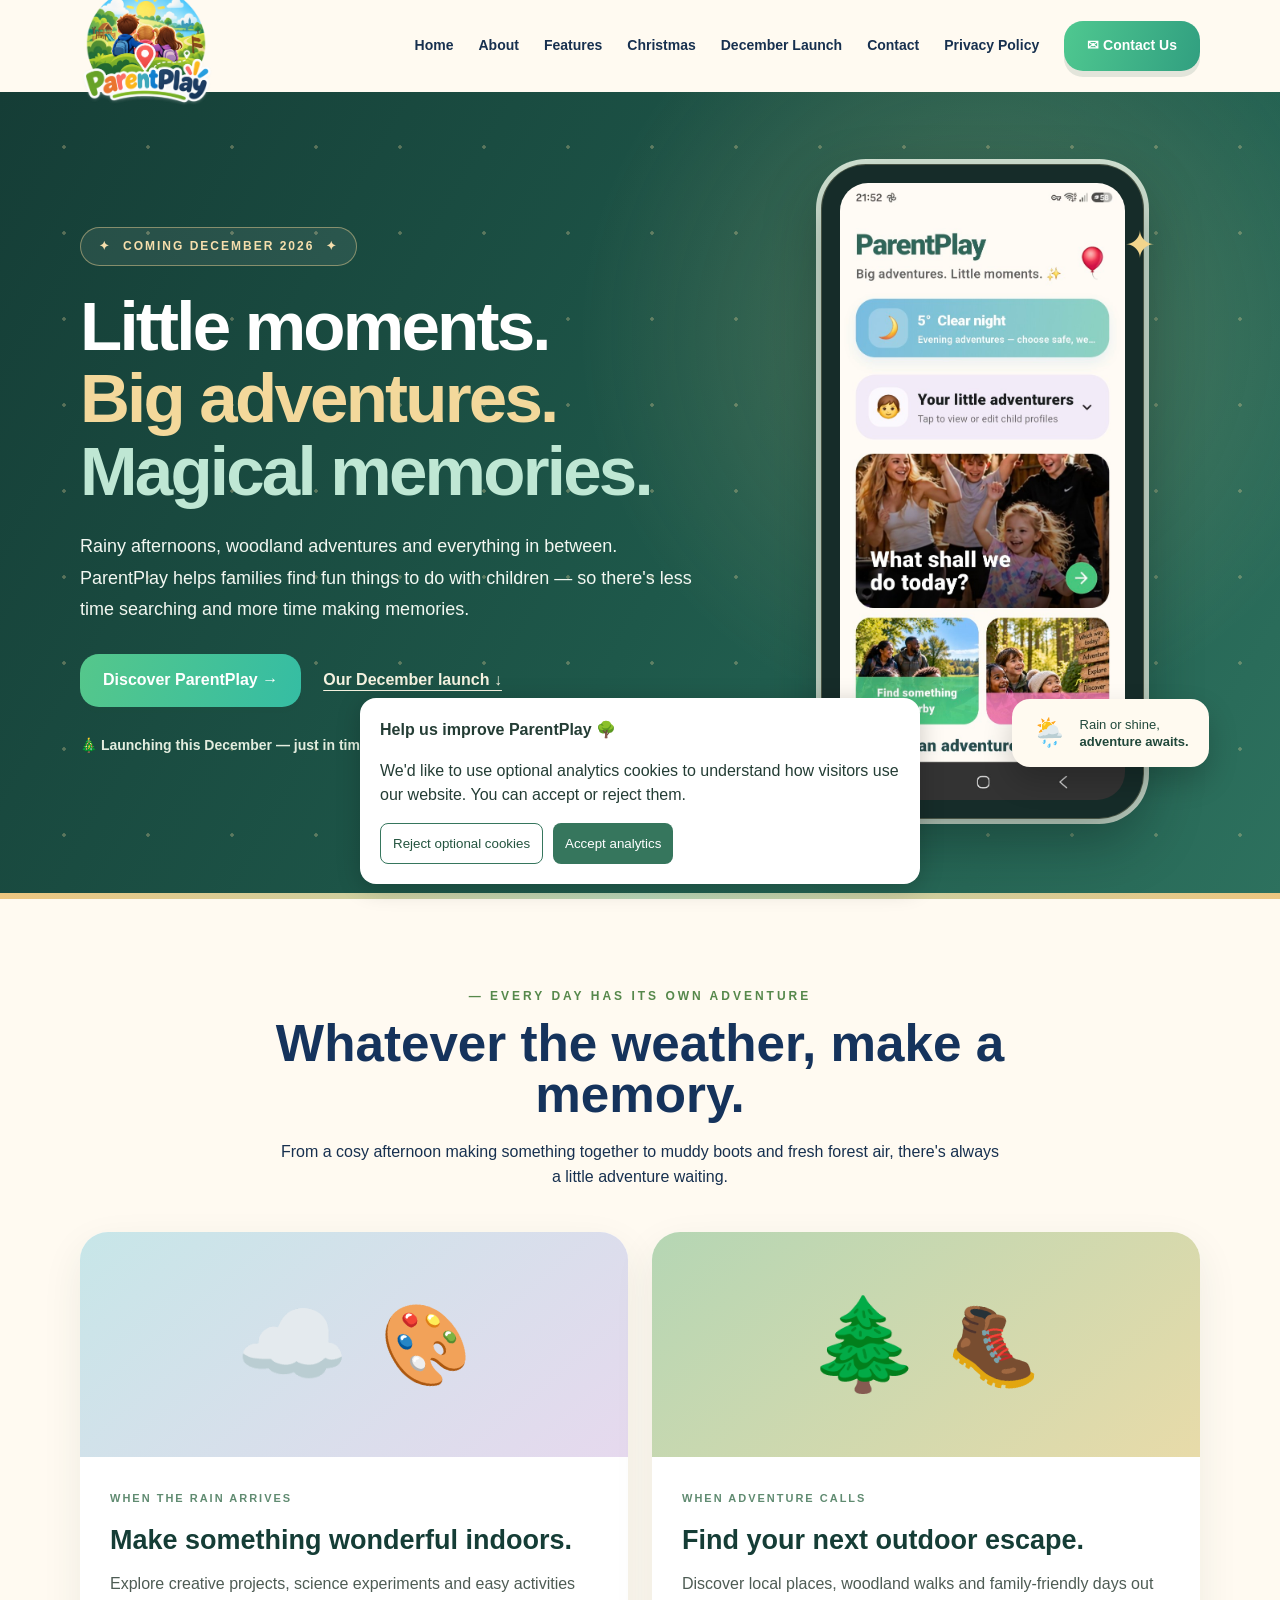
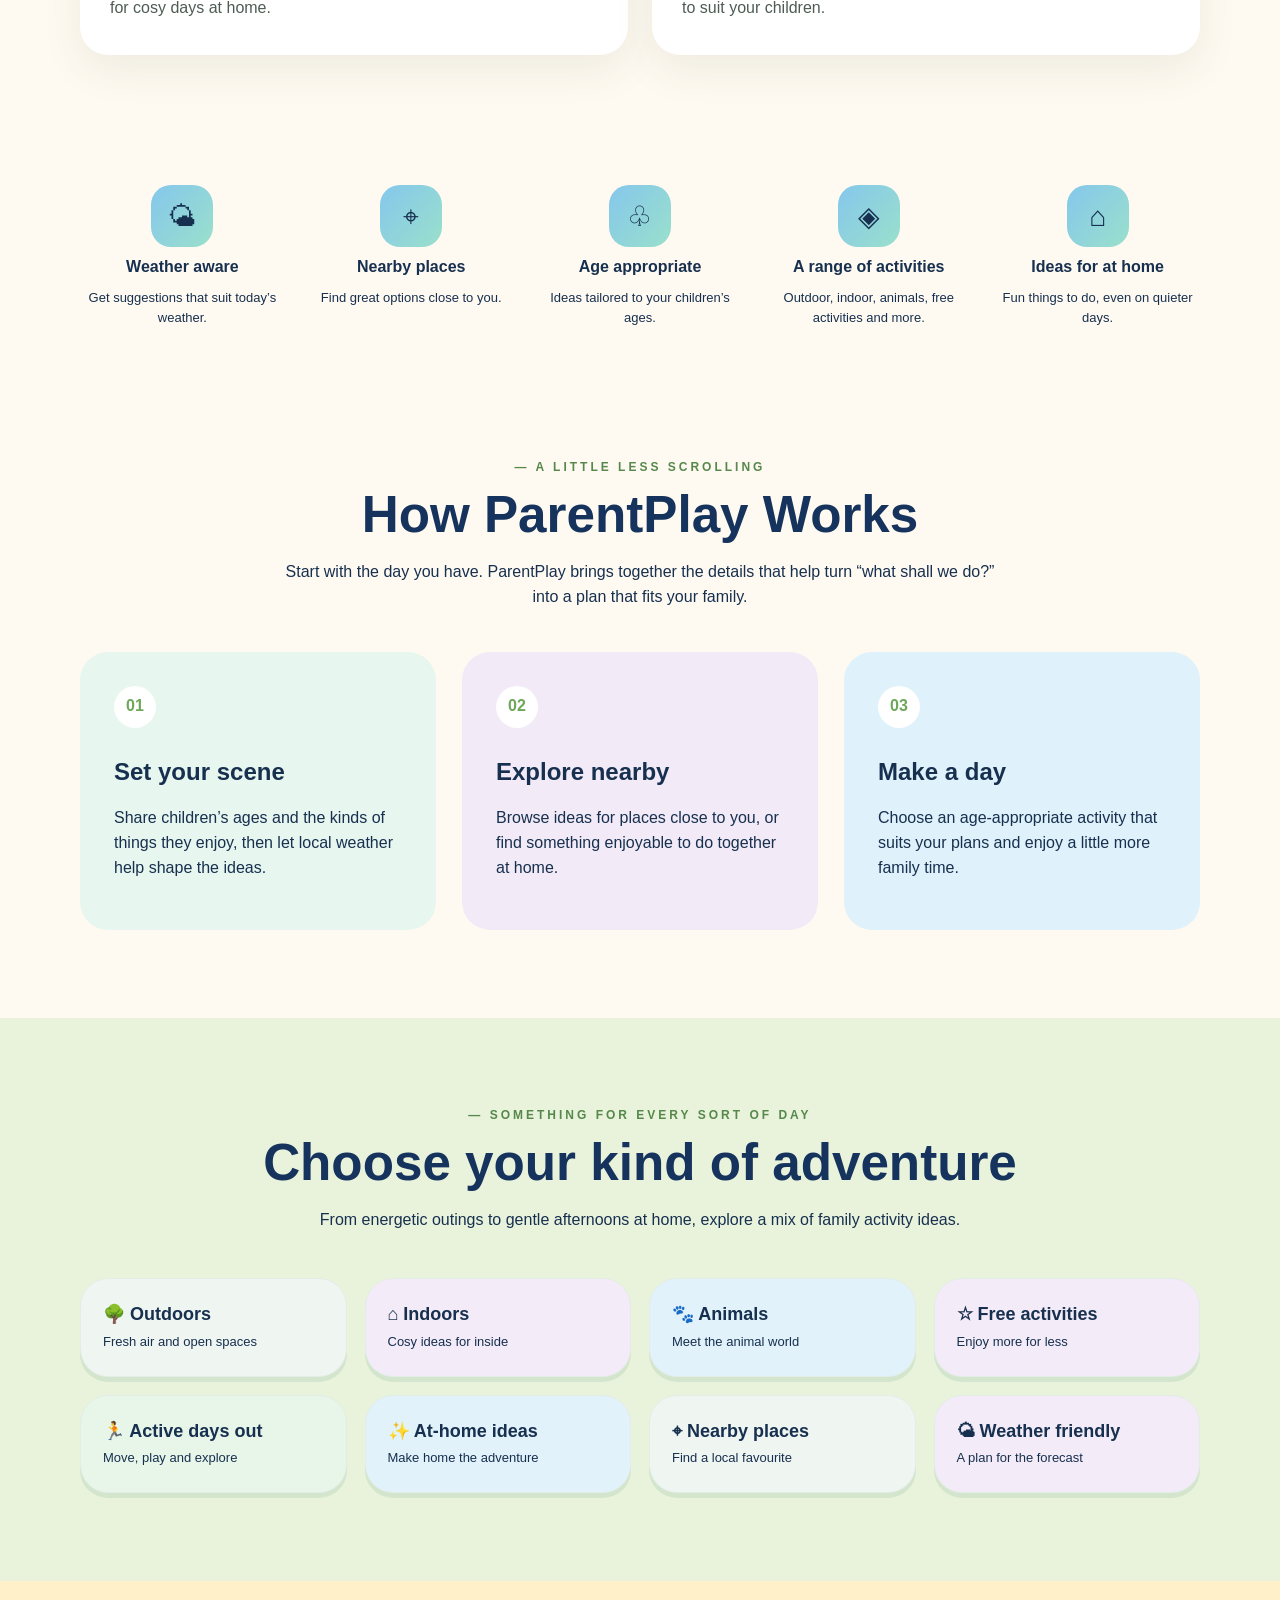
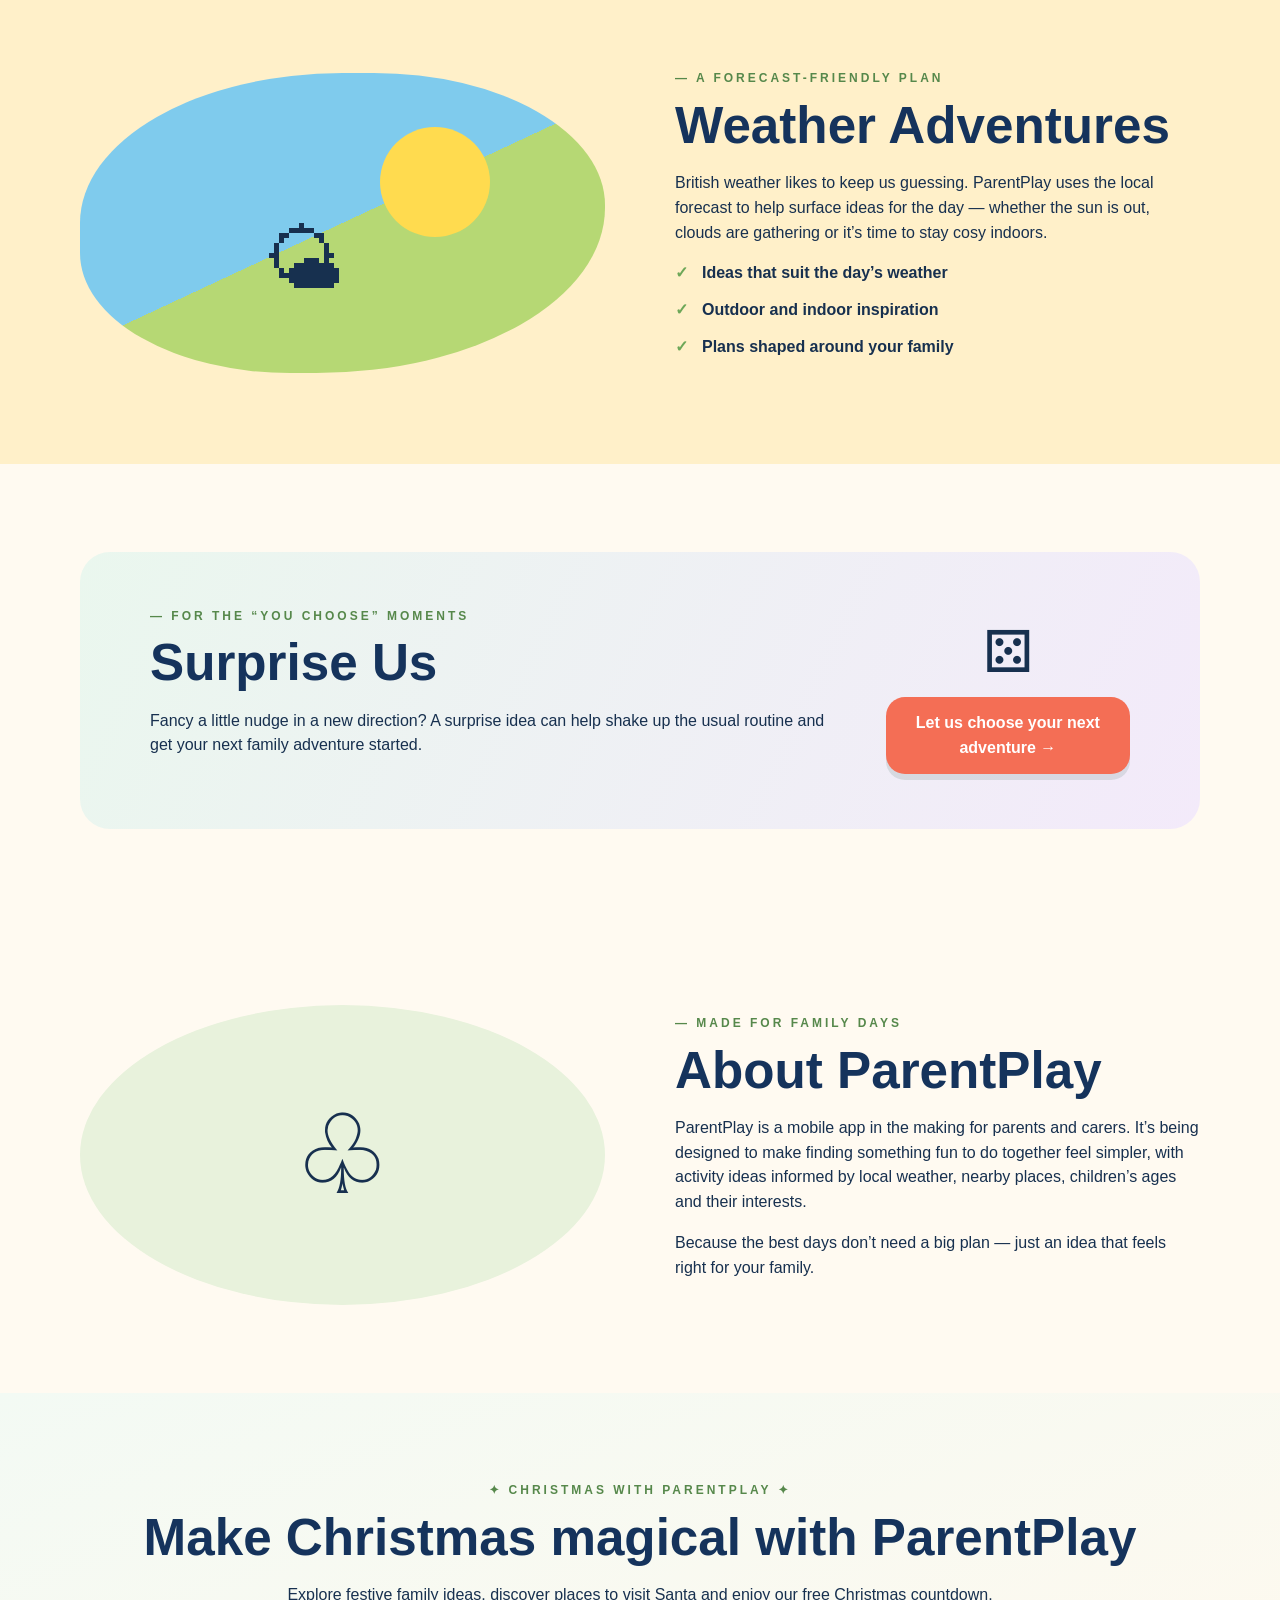
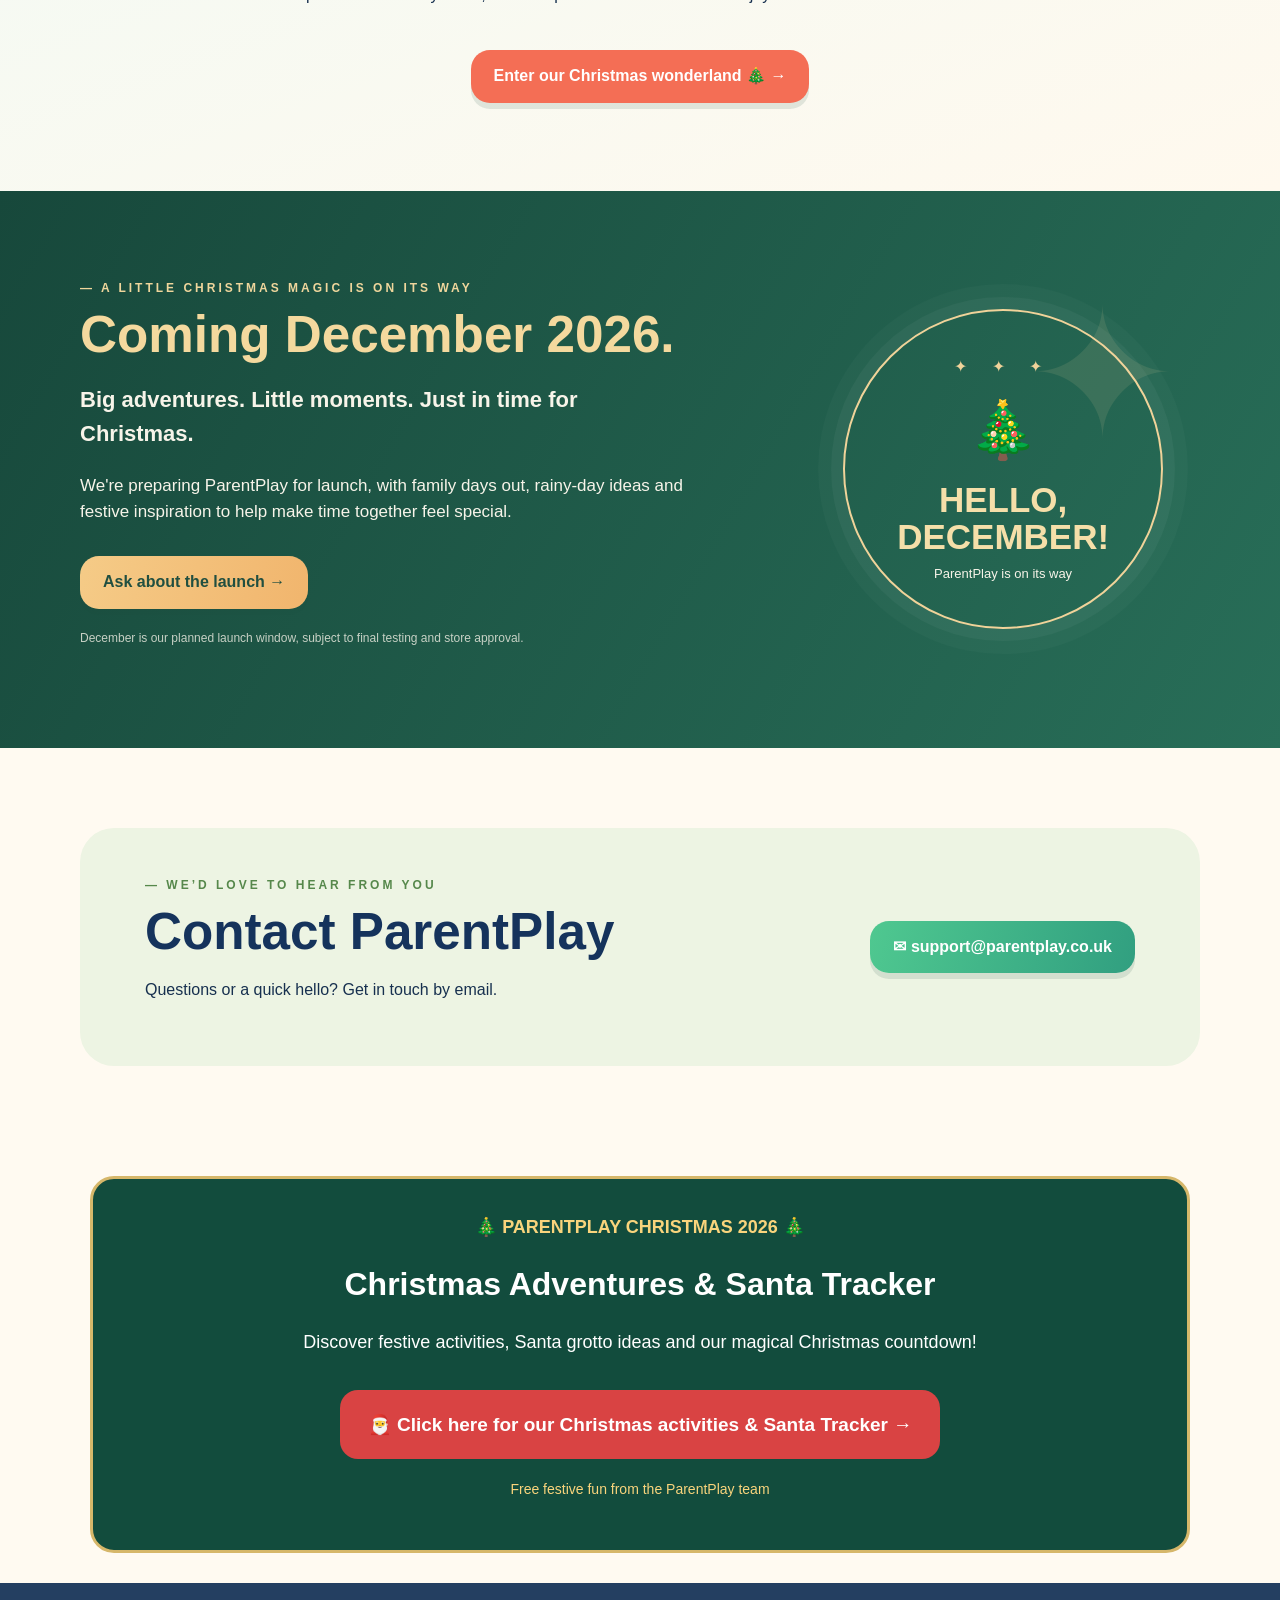
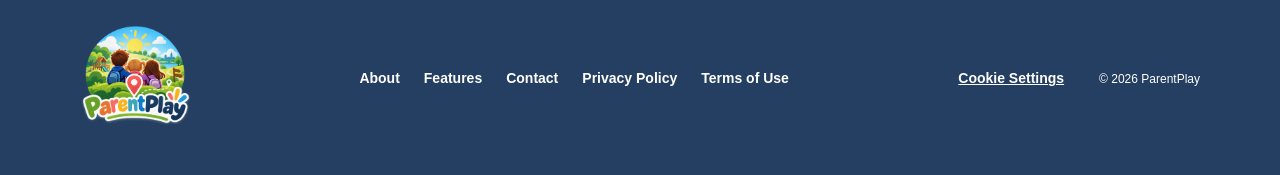
==== commit 8564b9d2: "index.html" ====
--- a/index.html
+++ b/index.html
@@ -18,7 +18,25 @@
 <section class="section"><div class="wrap surprise-box"><div><div class="eyebrow">— For the “you choose” moments</div><h2>Surprise Us</h2><p>Fancy a little nudge in a new direction? A surprise idea can help shake up the usual routine and get your next family adventure started.</p></div><div class="center"><div class="dice">⚄</div><span class="button">Let us choose your next adventure →</span></div></div></section>
 <section class="section" id="about"><div class="wrap split"><div class="about-art">♧</div><div><div class="eyebrow">— Made for family days</div><h2>About ParentPlay</h2><p>ParentPlay is a mobile app in the making for parents and carers. It’s being designed to make finding something fun to do together feel simpler, with activity ideas informed by local weather, nearby places, children’s ages and their interests.</p><p>Because the best days don’t need a big plan — just an idea that feels right for your family.</p></div></div></section>
 <section class="section pp-christmas" id="christmas"><div class="wrap"><div class="center"><div class="eyebrow">✦ Christmas with ParentPlay ✦</div><h2>Make Christmas magical with ParentPlay</h2><p class="lead">Explore festive family ideas, discover places to visit Santa and enjoy our free Christmas countdown.</p><a class="button" href="christmas.html">Enter our Christmas wonderland 🎄 →</a></div></div></section><section class="section coming christmas-coming" id="coming-soon"><div class="wrap christmas-launch-grid"><div><div class="eyebrow">— A little Christmas magic is on its way</div><h2>Coming December 2026.</h2><p class="coming-lead">Big adventures. Little moments. Just in time for Christmas.</p><p>We're preparing ParentPlay for launch, with family days out, rainy-day ideas and festive inspiration to help make time together feel special.</p><a class="button launch-contact" href="mailto:support@parentplay.co.uk?subject=ParentPlay%20December%20Launch">Ask about the launch →</a><p class="launch-small">December is our planned launch window, subject to final testing and store approval.</p></div><div aria-label="Launching December 2026" class="christmas-stamp"><span class="stamp-star">✦ ✦ ✦</span><span aria-hidden="true" class="stamp-tree">🎄</span><strong>HELLO,<br/>DECEMBER!</strong><small>ParentPlay is on its way</small></div></div></section>
-<section class="contact" id="contact"><div class="wrap contact-box"><div><div class="eyebrow">— We’d love to hear from you</div><h2>Contact ParentPlay</h2><p>Questions or a quick hello? Get in touch by email.</p></div><a class="button contact-button" href="mailto:support@parentplay.co.uk">✉ support@parentplay.co.uk</a></div></section></main><footer class="footer"><div class="wrap footer-inner"><a href="index.html"><img alt="ParentPlay" src="logo.png"/></a><nav><a href="#about">About</a><a href="#features">Features</a><a href="#contact">Contact</a><a href="privacy.html">Privacy Policy</a><a href="terms.html">Terms of Use</a></nav><a href="#" onclick="parentPlayCookieSettings(); return false;" style="color:inherit;text-decoration:underline;">
+<section class="contact" id="contact"><div class="wrap contact-box"><div><div class="eyebrow">— We’d love to hear from you</div><h2>Contact ParentPlay</h2><p>Questions or a quick hello? Get in touch by email.</p></div><a class="button contact-button" href="mailto:support@parentplay.co.uk">✉ support@parentplay.co.uk</a></div></section> 
+<section style="background:#124c3d;color:white;text-align:center;padding:35px 20px;margin:30px auto;max-width:1100px;border-radius:24px;border:3px solid #d6b76a;">
+  <div style="font-size:18px;color:#f9d47c;font-weight:bold;">
+    🎄 PARENTPLAY CHRISTMAS 2026 🎄
+  </div>
+  <h2 style="color:white;font-size:32px;margin:18px 0;">
+    Christmas Adventures &amp; Santa Tracker
+  </h2>
+  <p style="color:white;font-size:18px;line-height:1.6;">
+    Discover festive activities, Santa grotto ideas and our magical Christmas countdown!
+  </p>
+  <a href="christmas.html" style="display:inline-block;background:#d94343;color:white;padding:20px 28px;border-radius:18px;font-size:19px;font-weight:bold;text-decoration:none;margin-top:15px;">
+    🎅 Click here for our Christmas activities &amp; Santa Tracker →
+  </a>
+  <p style="color:#f9d47c;font-size:14px;margin-top:20px;">
+    Free festive fun from the ParentPlay team
+  </p>
+</section>
+</main><footer class="footer"><div class="wrap footer-inner"><a href="index.html"><img alt="ParentPlay" src="logo.png"/></a><nav><a href="#about">About</a><a href="#features">Features</a><a href="#contact">Contact</a><a href="privacy.html">Privacy Policy</a><a href="terms.html">Terms of Use</a></nav><a href="#" onclick="parentPlayCookieSettings(); return false;" style="color:inherit;text-decoration:underline;">
   Cookie Settings
 </a>
 <span class="copyright">© 2026 ParentPlay</span></div></footer>
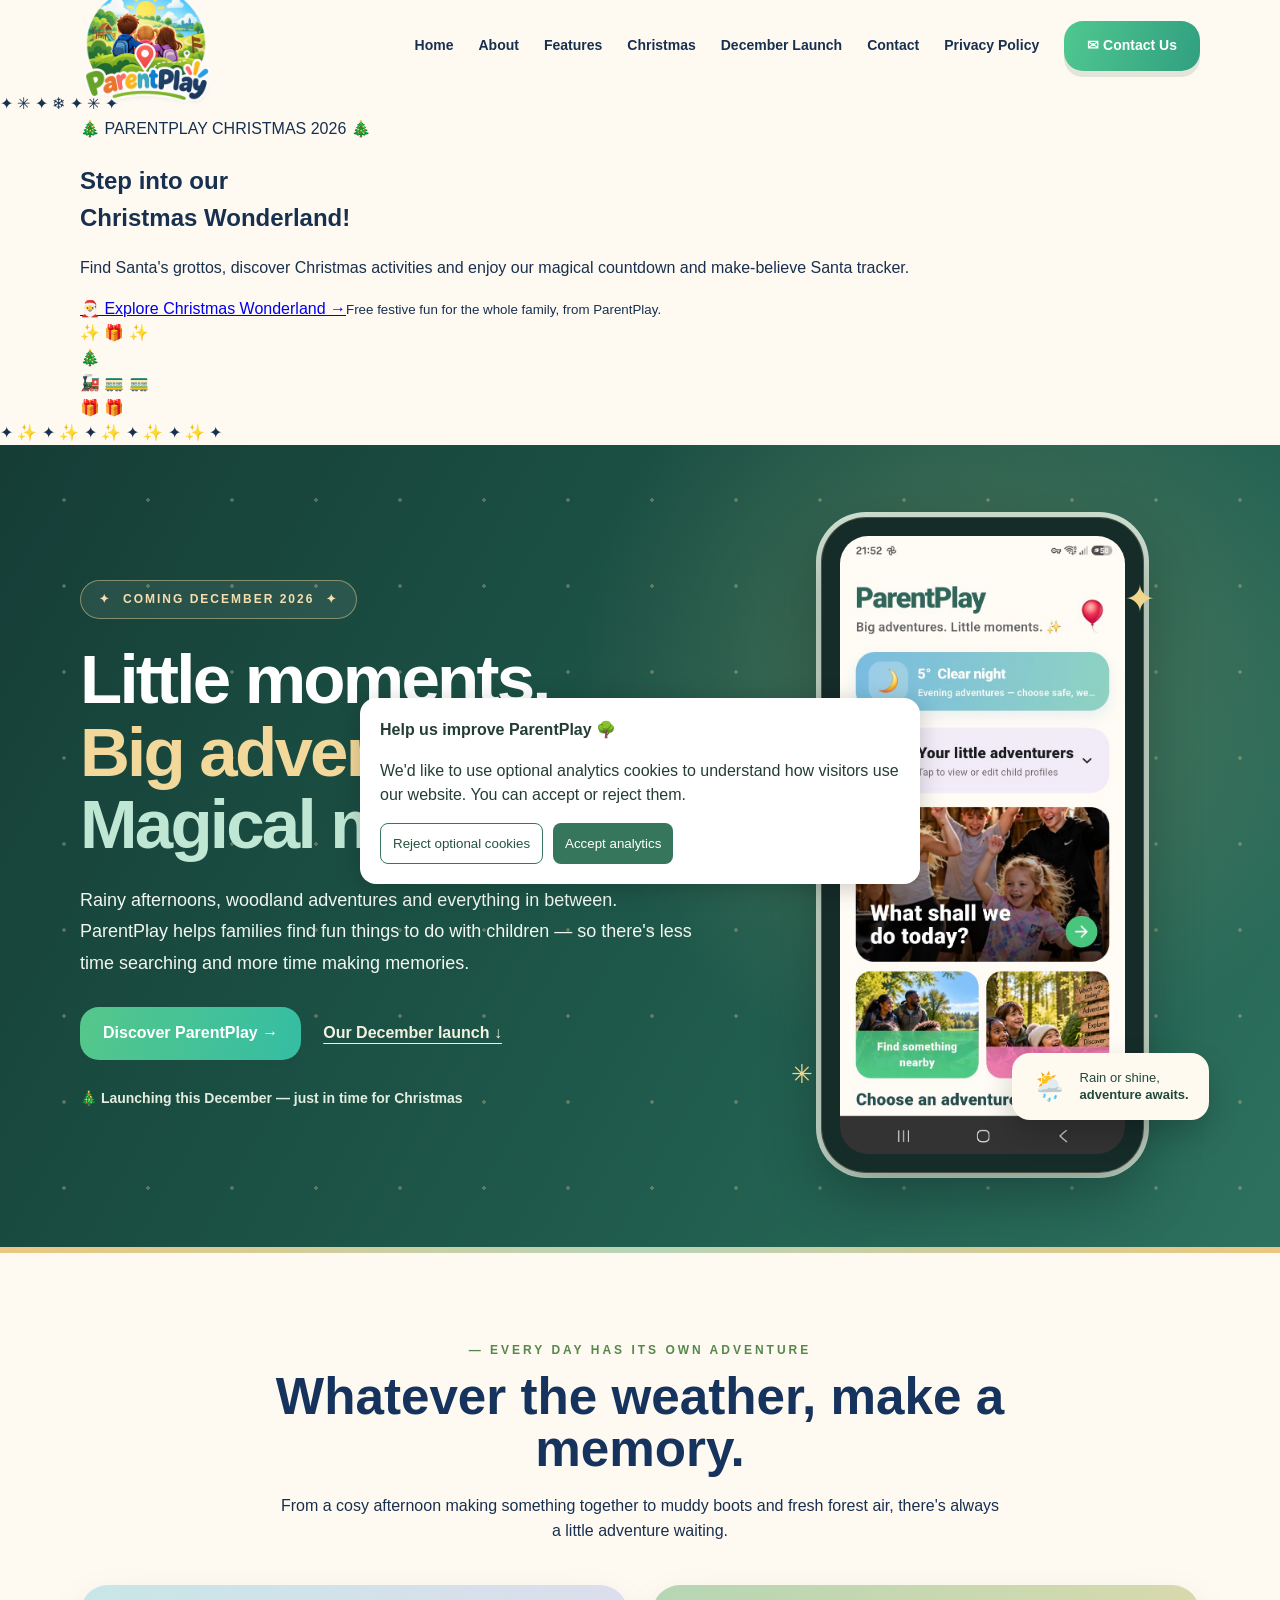
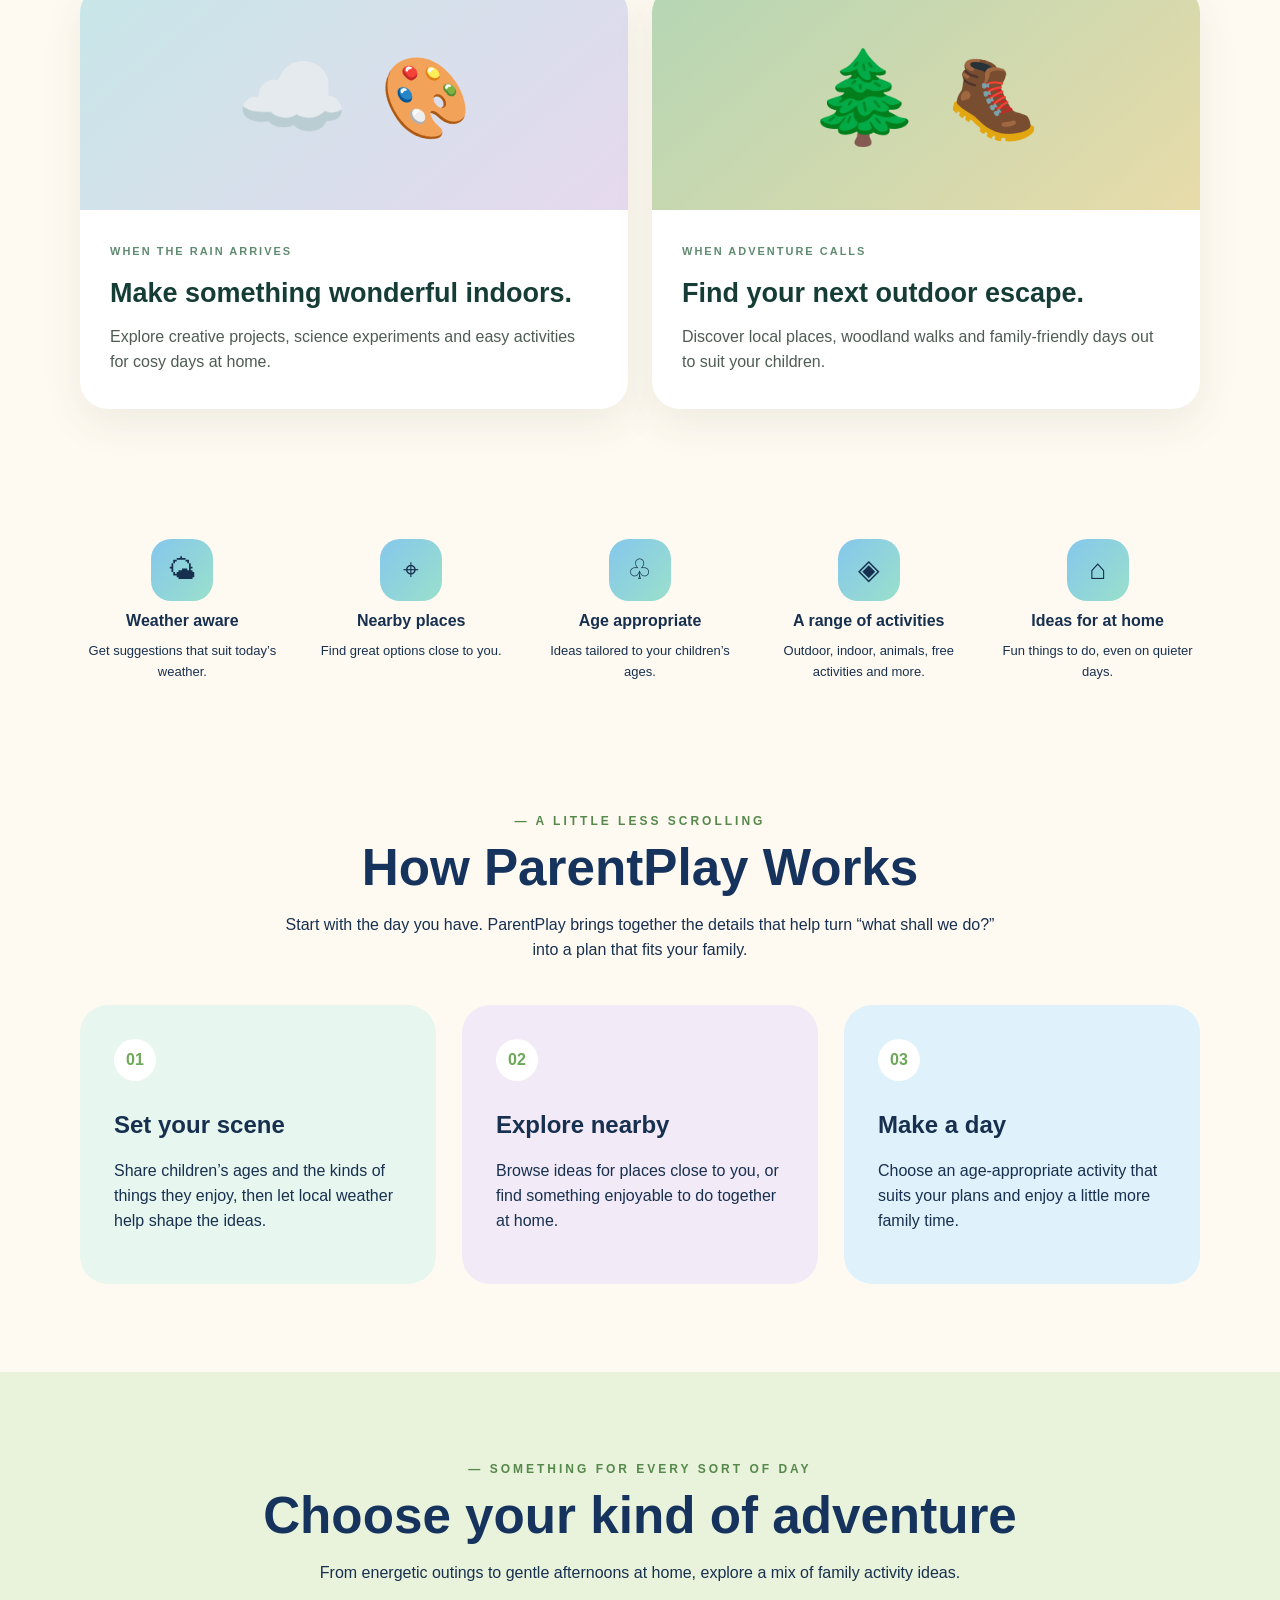
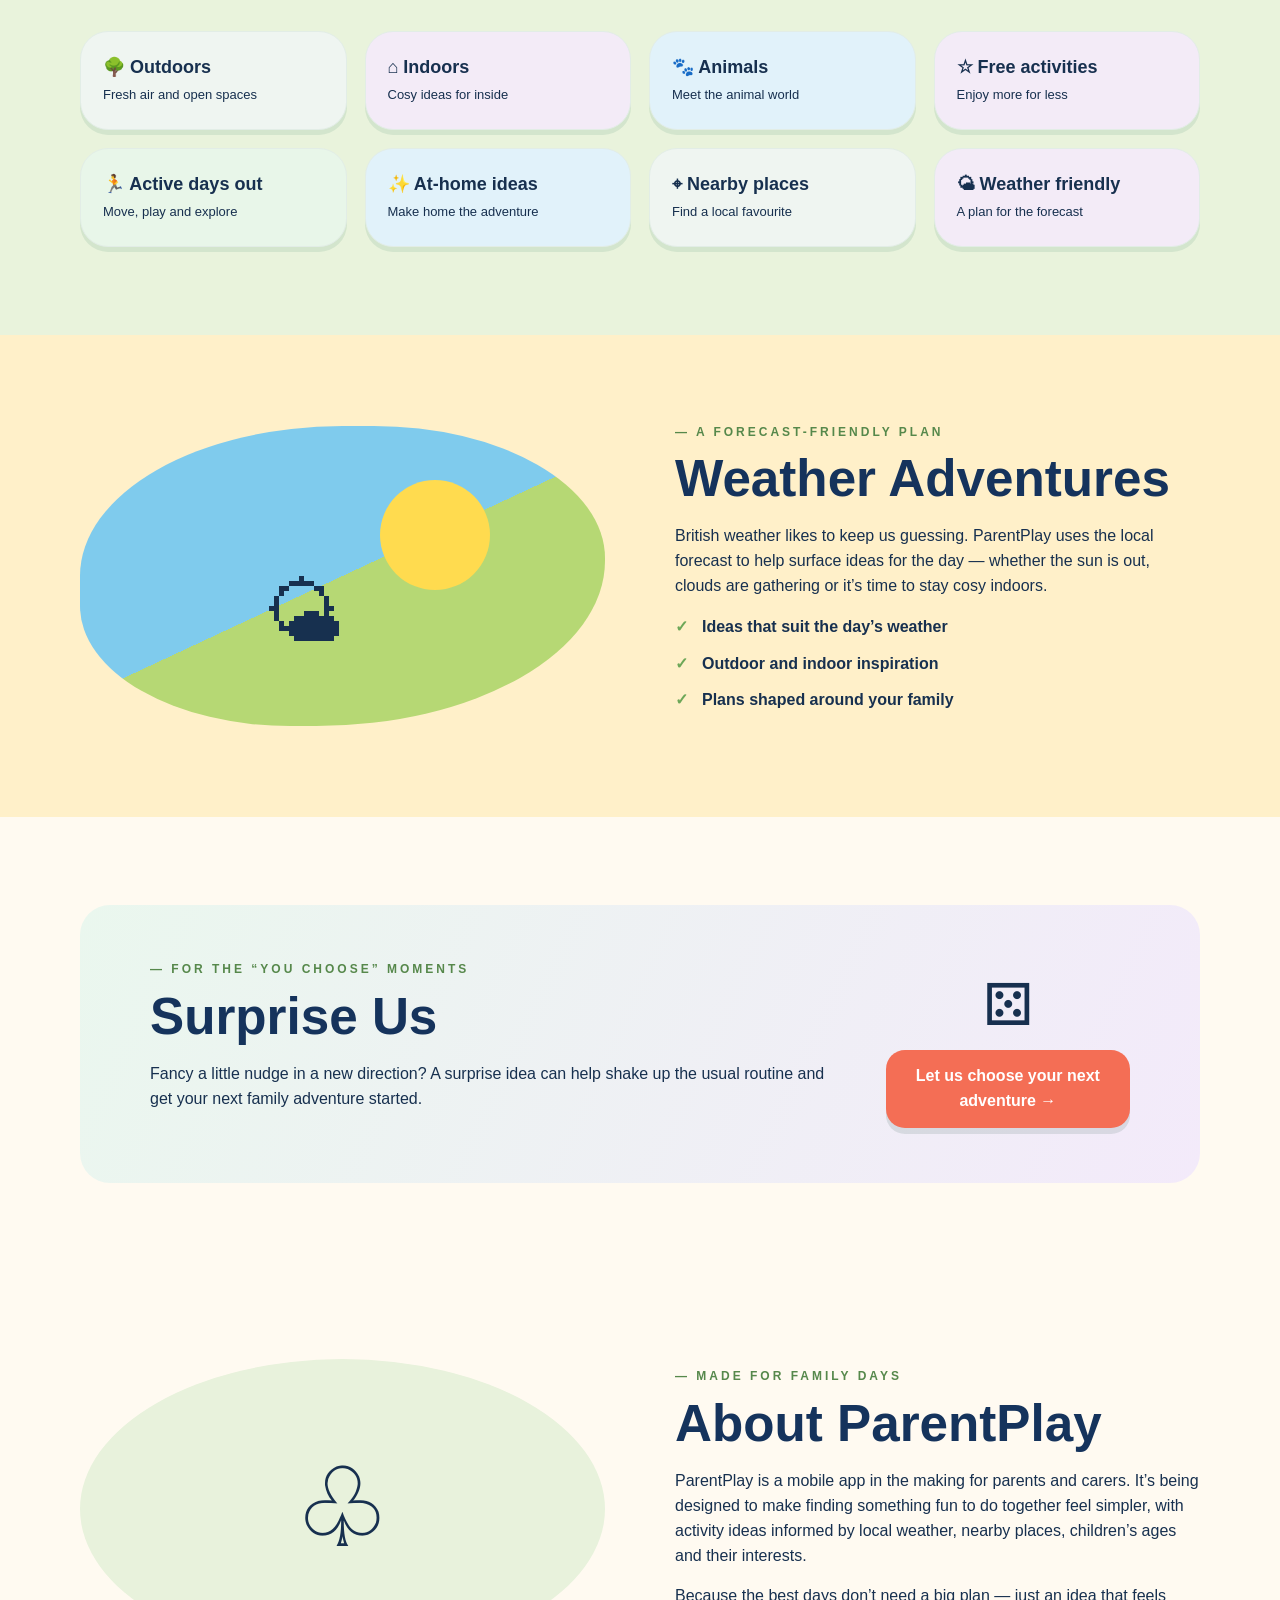
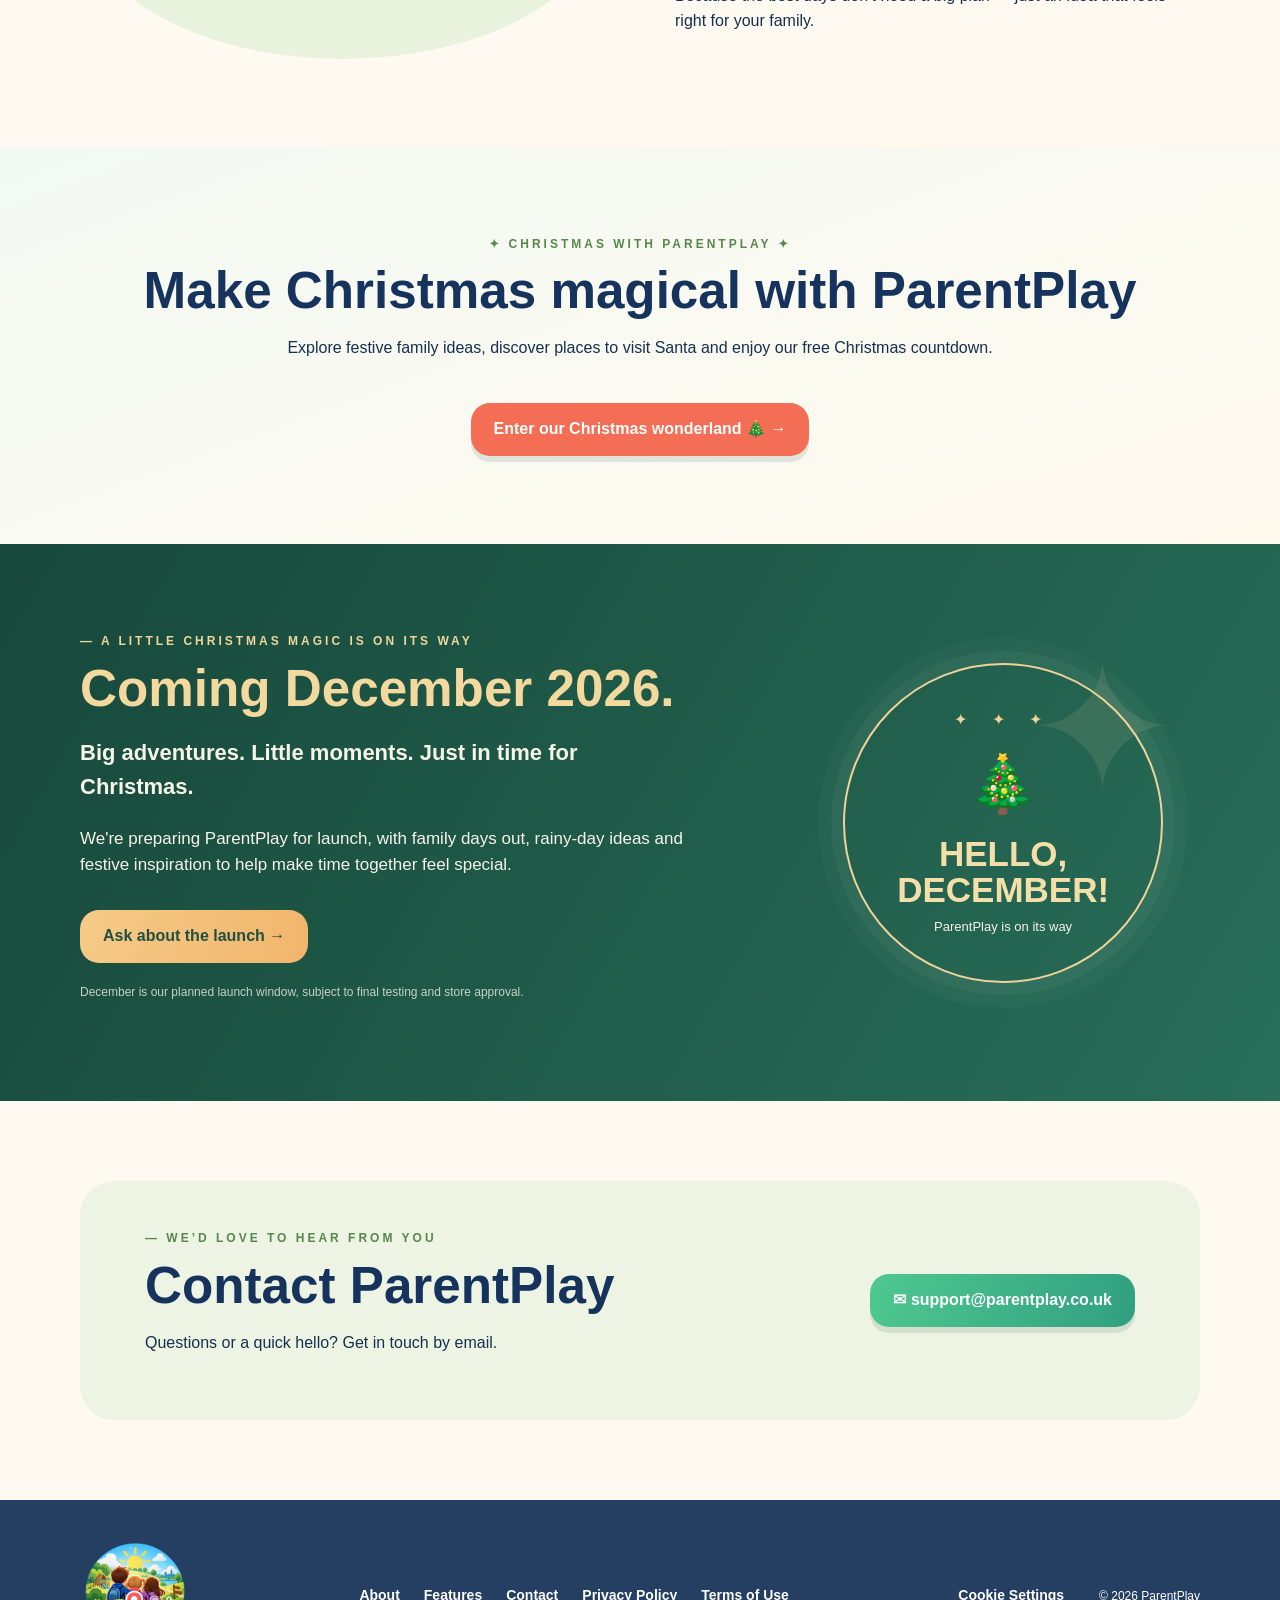
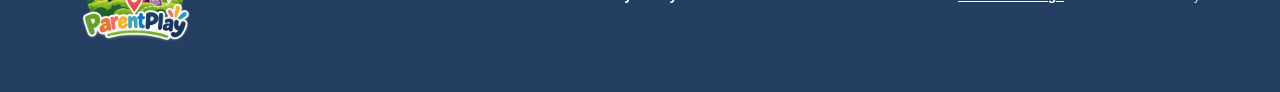
==== commit 630a951a: "index.html" ====
--- a/index.html
+++ b/index.html
@@ -1,7 +1,7 @@
 <!DOCTYPE html>
 
-<html lang="en-GB"><head><meta charset="utf-8"/><meta content="width=device-width,initial-scale=1" name="viewport"/><title>ParentPlay | Family Days Out &amp; Kids' Activity Ideas</title>
-<meta content="ParentPlay launches December 2026. Discover family days out, rainy-day activities, Christmas inspiration and outdoor adventures for kids." name="description"/><link href="style.css" rel="stylesheet"/></head><body><header class="site-header"><div class="wrap nav"><a class="logo" href="index.html"><img alt="ParentPlay" src="logo.png"/></a><nav class="navlinks"><a href="#home">Home</a><a href="#about">About</a><a href="#features">Features</a><a href="christmas.html">Christmas</a><a href="#coming-soon">December Launch</a><a href="#contact">Contact</a><a href="privacy.html">Privacy Policy</a><a class="button contact-button" href="mailto:support@parentplay.co.uk">✉ Contact Us</a></nav><span class="mobile-menu">ParentPlay</span></div></header><main>
+<html lang="en-GB"><head><meta charset="utf-8"/><meta content="width=device-width,initial-scale=1" name="viewport"/><title>ParentPlay | Family Activities, Christmas Fun &amp; Santa Tracker</title>
+<meta content="Find family activities and days out with ParentPlay. Explore Christmas activities for kids, Santa grottos and our free festive countdown and pretend Santa tracker." name="description"/><link href="style.css" rel="stylesheet"/></head><body><header class="site-header"><div class="wrap nav"><a class="logo" href="index.html"><img alt="ParentPlay" src="logo.png"/></a><nav class="navlinks"><a href="#home">Home</a><a href="#about">About</a><a href="#features">Features</a><a href="christmas.html">Christmas</a><a href="#coming-soon">December Launch</a><a href="#contact">Contact</a><a href="privacy.html">Privacy Policy</a><a class="button contact-button" href="mailto:support@parentplay.co.uk">✉ Contact Us</a></nav><span class="mobile-menu">ParentPlay</span></div></header><main><section aria-label="ParentPlay Christmas Wonderland" class="pp-grotto-banner"><div aria-hidden="true" class="pp-grotto-sparkles">✦ ✳ ✦ ❄ ✦ ✳ ✦</div><div class="wrap pp-grotto-banner-grid"><div class="pp-grotto-banner-copy"><div class="pp-grotto-kicker">🎄 PARENTPLAY CHRISTMAS 2026 🎄</div><h2>Step into our<br/><span>Christmas Wonderland!</span></h2><p>Find Santa's grottos, discover Christmas activities and enjoy our magical countdown and make-believe Santa tracker.</p><a class="pp-grotto-big-link" href="christmas.html">🎅 Explore Christmas Wonderland <span aria-hidden="true">→</span></a><small>Free festive fun for the whole family, from ParentPlay.</small></div><div aria-hidden="true" class="pp-grotto-banner-art"><div class="pp-banner-stars">✨ 🎁 ✨</div><div class="pp-banner-tree">🎄</div><div class="pp-banner-train">🚂 <span>🚃</span> <span>🚃</span></div><div class="pp-banner-gifts">🎁 🎁</div></div></div><div aria-hidden="true" class="pp-grotto-tinsel">✦ ✨ ✦ ✨ ✦ ✨ ✦ ✨ ✦ ✨ ✦</div></section>
 <section class="hero christmas-hero" id="home"><div class="wrap hero-grid">
 <div class="hero-copy"><div class="launch-pill"><span aria-hidden="true">✦</span> COMING DECEMBER 2026 <span aria-hidden="true">✦</span></div>
 <h1>Little moments.<br/><span class="christmas-gold">Big adventures.</span><br/><span class="christmas-soft">Magical memories.</span></h1>
@@ -18,24 +18,8 @@
 <section class="section"><div class="wrap surprise-box"><div><div class="eyebrow">— For the “you choose” moments</div><h2>Surprise Us</h2><p>Fancy a little nudge in a new direction? A surprise idea can help shake up the usual routine and get your next family adventure started.</p></div><div class="center"><div class="dice">⚄</div><span class="button">Let us choose your next adventure →</span></div></div></section>
 <section class="section" id="about"><div class="wrap split"><div class="about-art">♧</div><div><div class="eyebrow">— Made for family days</div><h2>About ParentPlay</h2><p>ParentPlay is a mobile app in the making for parents and carers. It’s being designed to make finding something fun to do together feel simpler, with activity ideas informed by local weather, nearby places, children’s ages and their interests.</p><p>Because the best days don’t need a big plan — just an idea that feels right for your family.</p></div></div></section>
 <section class="section pp-christmas" id="christmas"><div class="wrap"><div class="center"><div class="eyebrow">✦ Christmas with ParentPlay ✦</div><h2>Make Christmas magical with ParentPlay</h2><p class="lead">Explore festive family ideas, discover places to visit Santa and enjoy our free Christmas countdown.</p><a class="button" href="christmas.html">Enter our Christmas wonderland 🎄 →</a></div></div></section><section class="section coming christmas-coming" id="coming-soon"><div class="wrap christmas-launch-grid"><div><div class="eyebrow">— A little Christmas magic is on its way</div><h2>Coming December 2026.</h2><p class="coming-lead">Big adventures. Little moments. Just in time for Christmas.</p><p>We're preparing ParentPlay for launch, with family days out, rainy-day ideas and festive inspiration to help make time together feel special.</p><a class="button launch-contact" href="mailto:support@parentplay.co.uk?subject=ParentPlay%20December%20Launch">Ask about the launch →</a><p class="launch-small">December is our planned launch window, subject to final testing and store approval.</p></div><div aria-label="Launching December 2026" class="christmas-stamp"><span class="stamp-star">✦ ✦ ✦</span><span aria-hidden="true" class="stamp-tree">🎄</span><strong>HELLO,<br/>DECEMBER!</strong><small>ParentPlay is on its way</small></div></div></section>
-<section class="contact" id="contact"><div class="wrap contact-box"><div><div class="eyebrow">— We’d love to hear from you</div><h2>Contact ParentPlay</h2><p>Questions or a quick hello? Get in touch by email.</p></div><a class="button contact-button" href="mailto:support@parentplay.co.uk">✉ support@parentplay.co.uk</a></div></section> 
-<section style="background:#124c3d;color:white;text-align:center;padding:35px 20px;margin:30px auto;max-width:1100px;border-radius:24px;border:3px solid #d6b76a;">
-  <div style="font-size:18px;color:#f9d47c;font-weight:bold;">
-    🎄 PARENTPLAY CHRISTMAS 2026 🎄
-  </div>
-  <h2 style="color:white;font-size:32px;margin:18px 0;">
-    Christmas Adventures &amp; Santa Tracker
-  </h2>
-  <p style="color:white;font-size:18px;line-height:1.6;">
-    Discover festive activities, Santa grotto ideas and our magical Christmas countdown!
-  </p>
-  <a href="christmas.html" style="display:inline-block;background:#d94343;color:white;padding:20px 28px;border-radius:18px;font-size:19px;font-weight:bold;text-decoration:none;margin-top:15px;">
-    🎅 Click here for our Christmas activities &amp; Santa Tracker →
-  </a>
-  <p style="color:#f9d47c;font-size:14px;margin-top:20px;">
-    Free festive fun from the ParentPlay team
-  </p>
-</section>
+<section class="contact" id="contact"><div class="wrap contact-box"><div><div class="eyebrow">— We’d love to hear from you</div><h2>Contact ParentPlay</h2><p>Questions or a quick hello? Get in touch by email.</p></div><a class="button contact-button" href="mailto:support@parentplay.co.uk">✉ support@parentplay.co.uk</a></div></section>
+
 </main><footer class="footer"><div class="wrap footer-inner"><a href="index.html"><img alt="ParentPlay" src="logo.png"/></a><nav><a href="#about">About</a><a href="#features">Features</a><a href="#contact">Contact</a><a href="privacy.html">Privacy Policy</a><a href="terms.html">Terms of Use</a></nav><a href="#" onclick="parentPlayCookieSettings(); return false;" style="color:inherit;text-decoration:underline;">
   Cookie Settings
 </a>
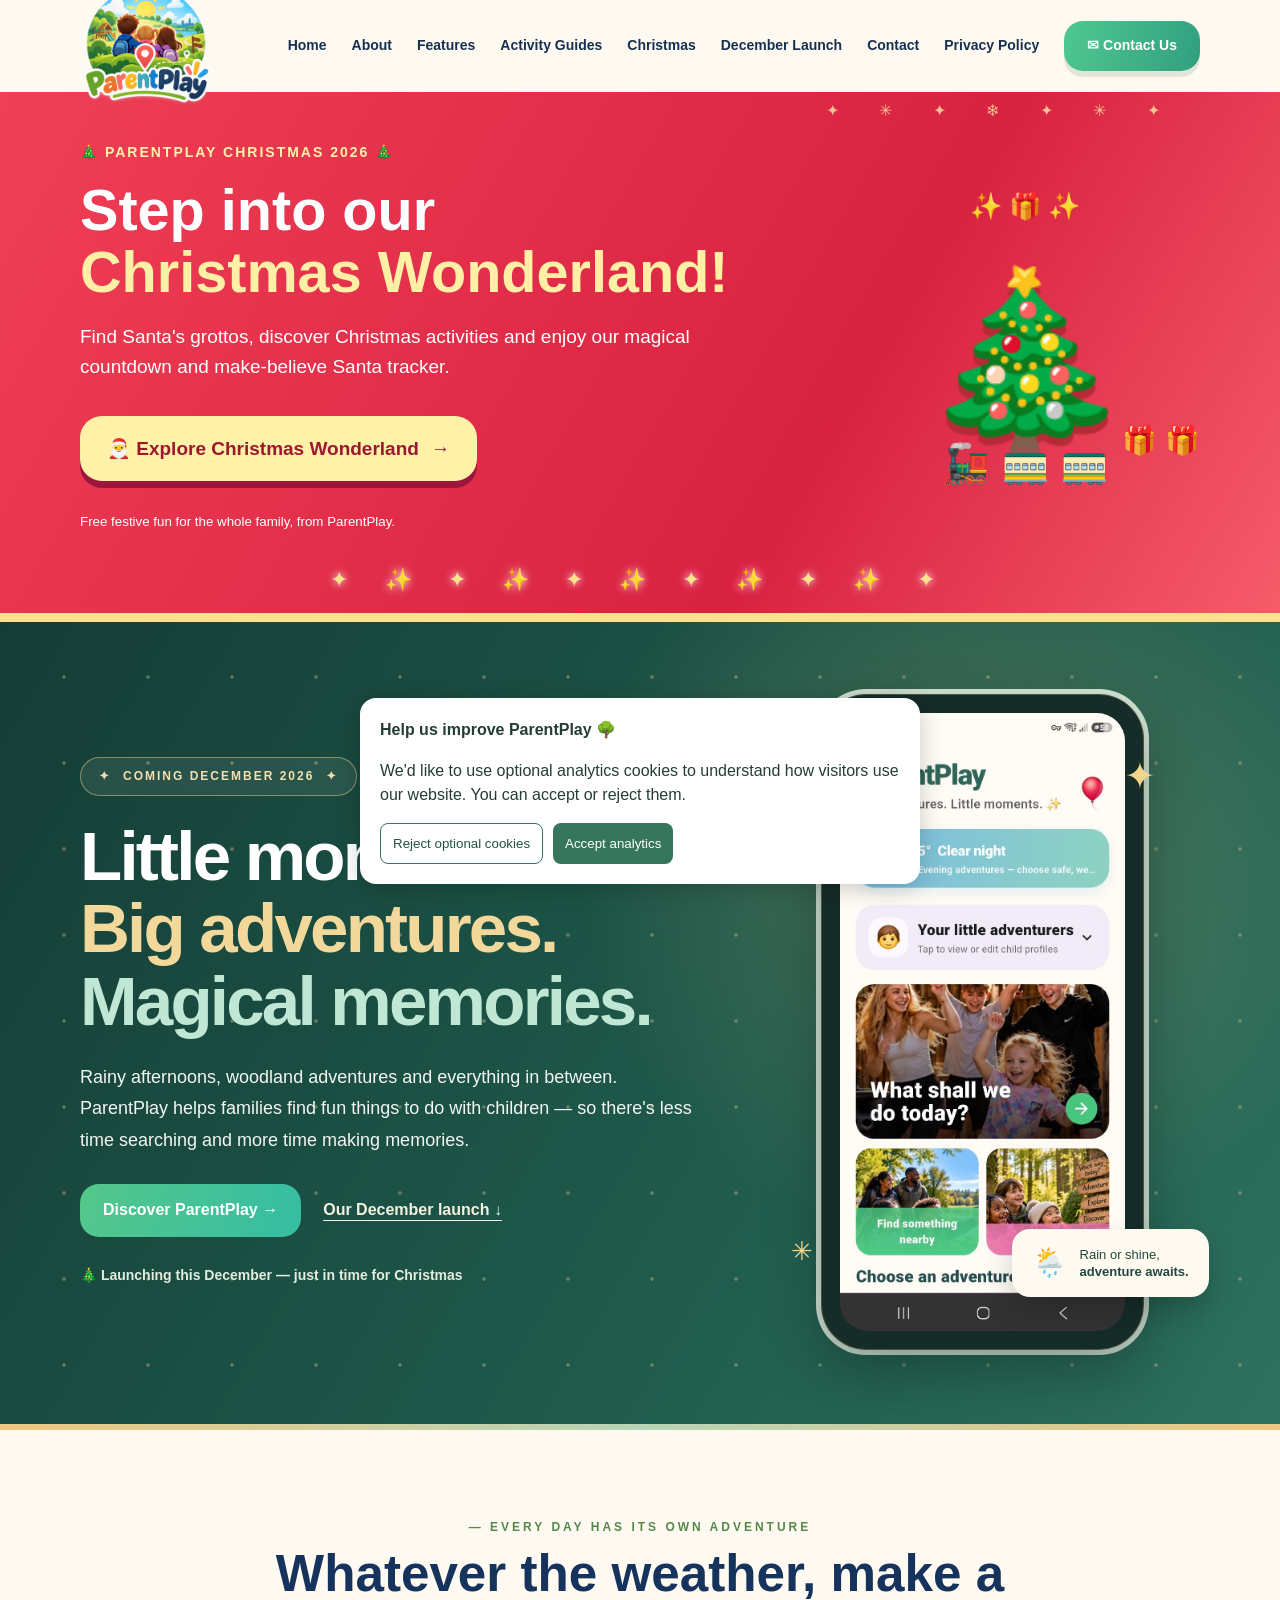
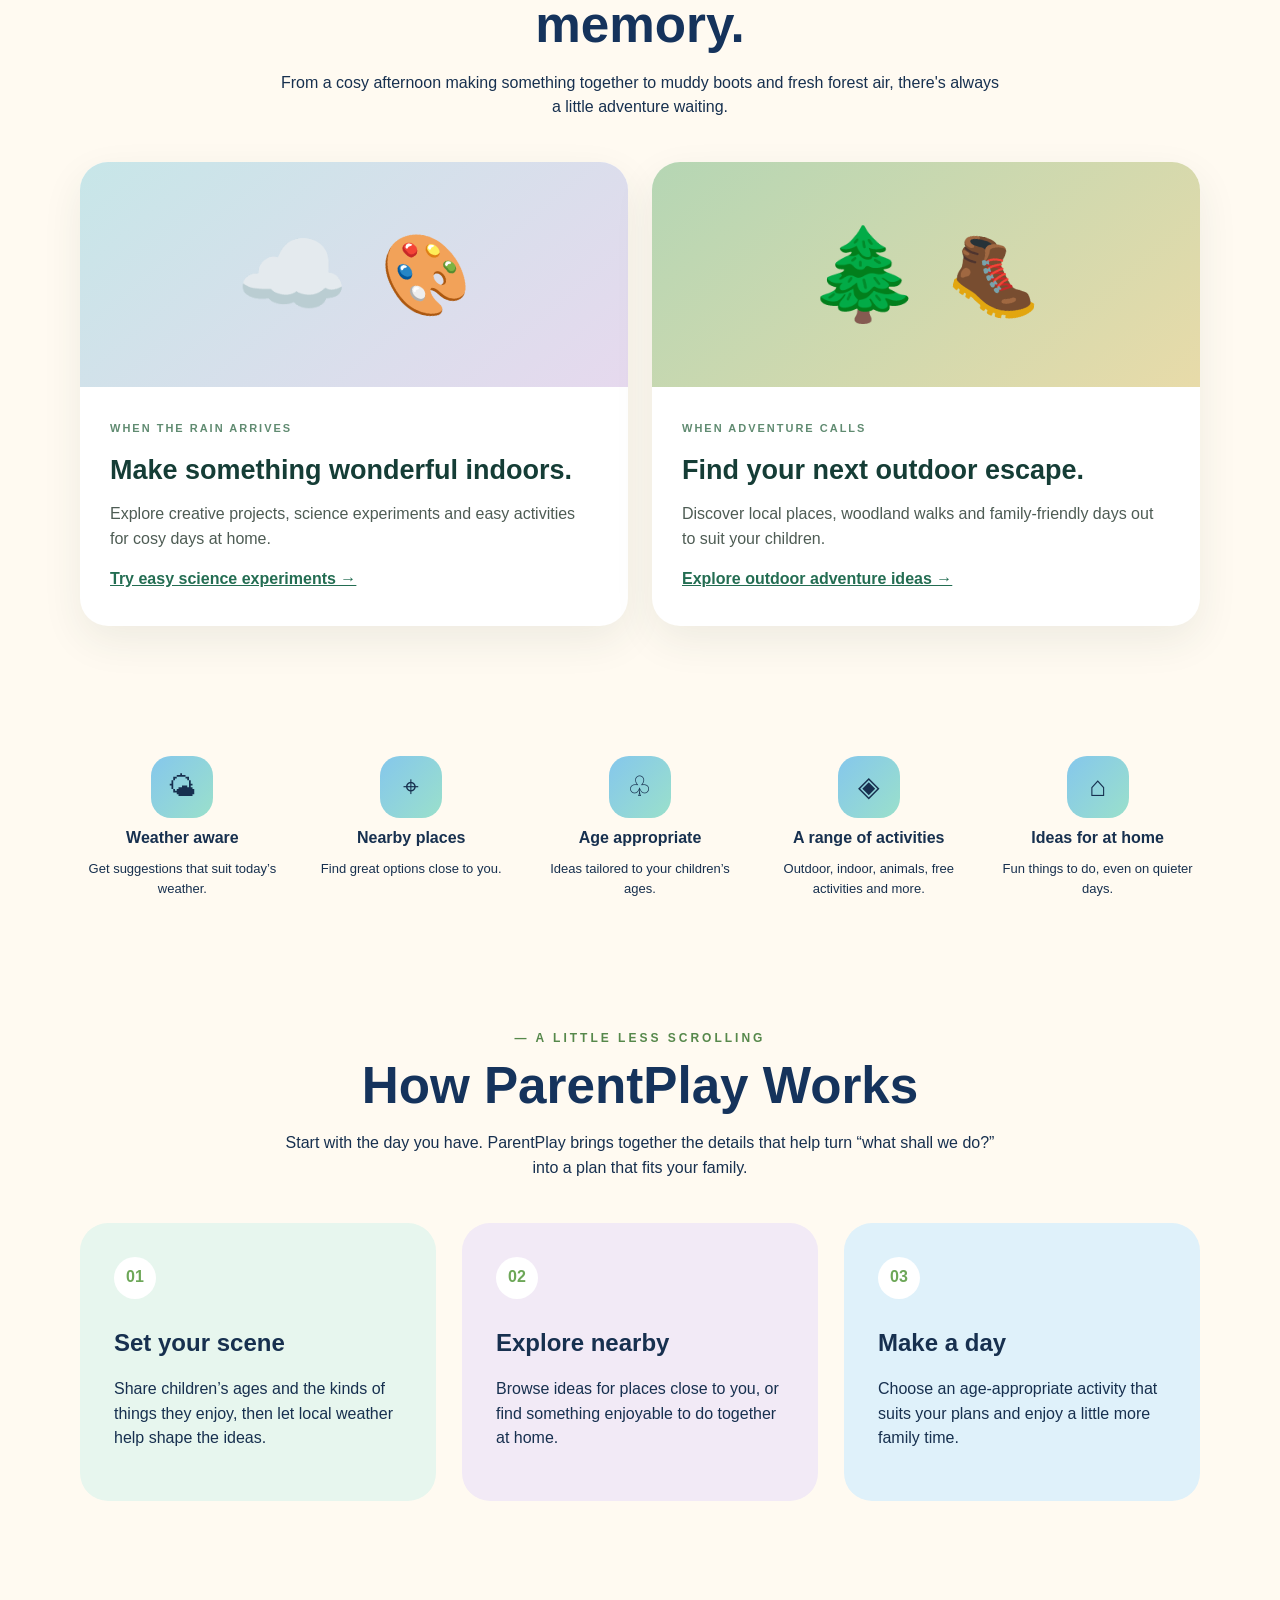
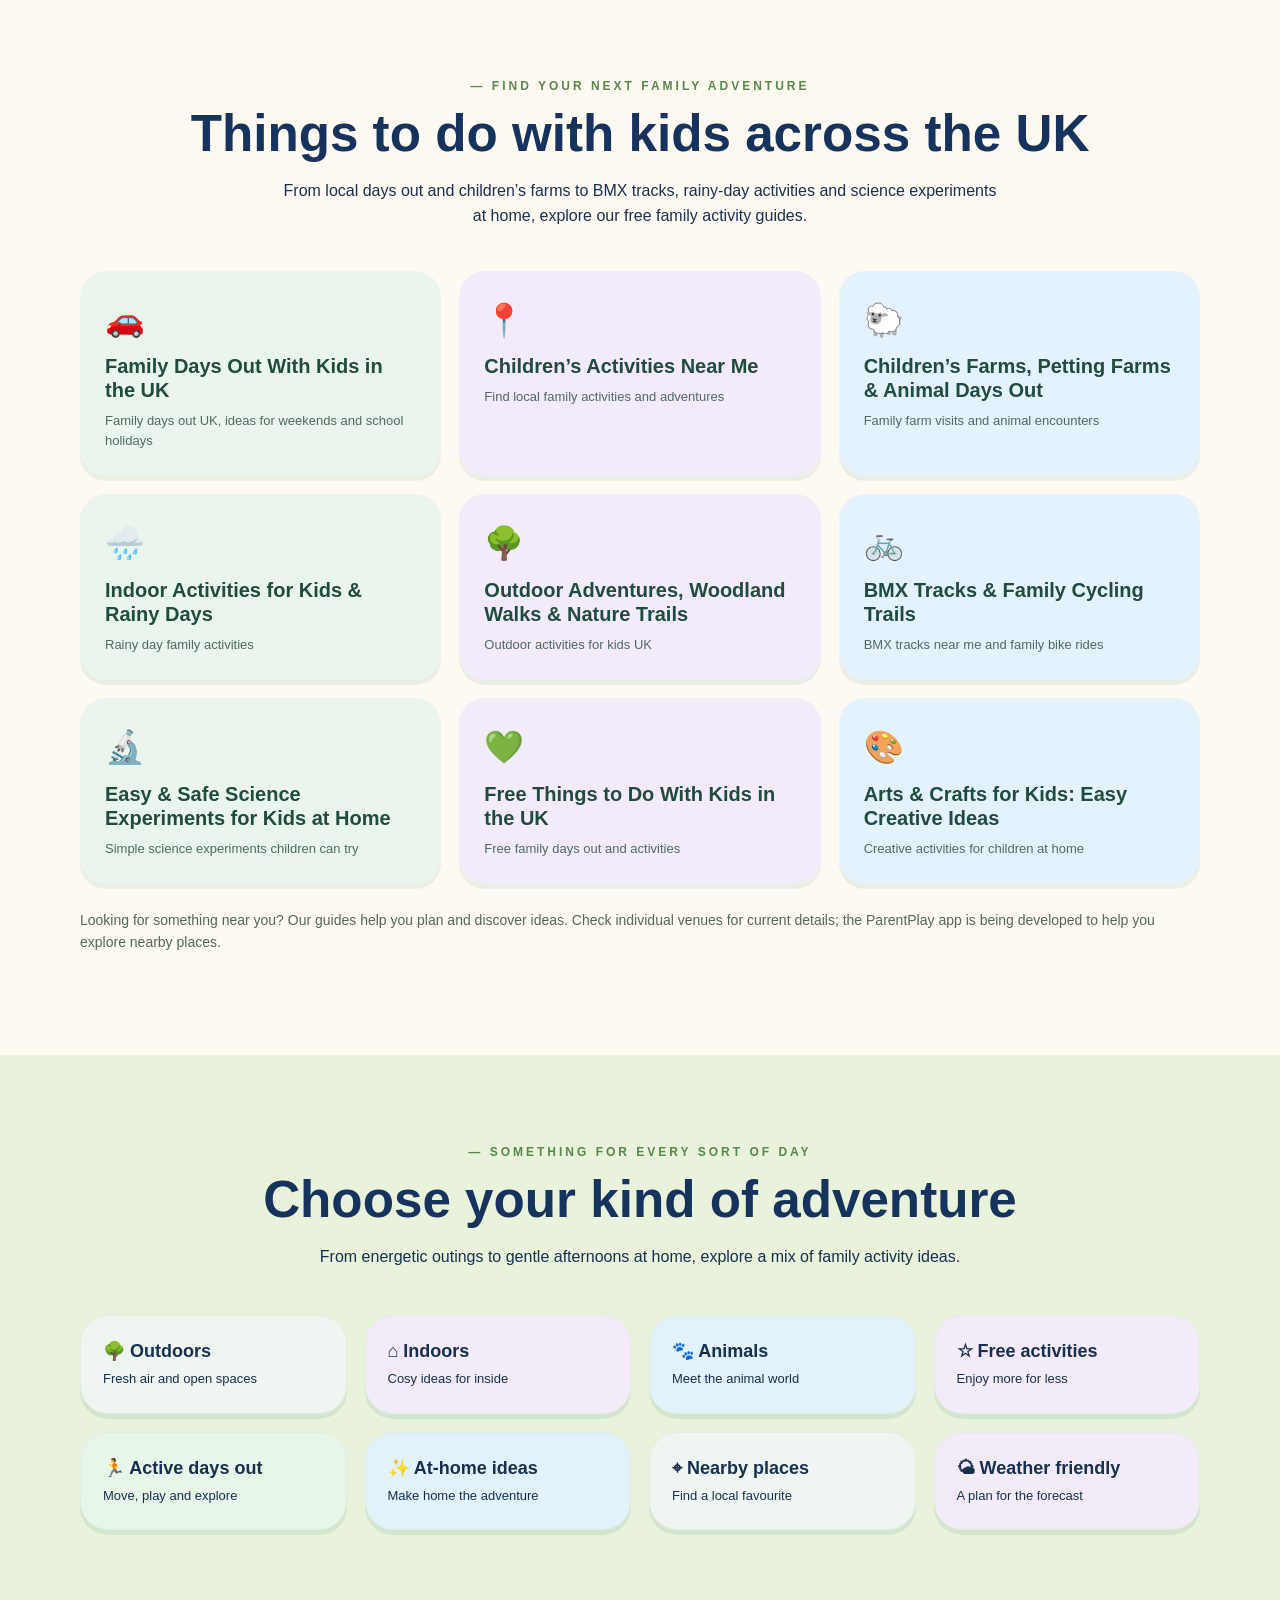
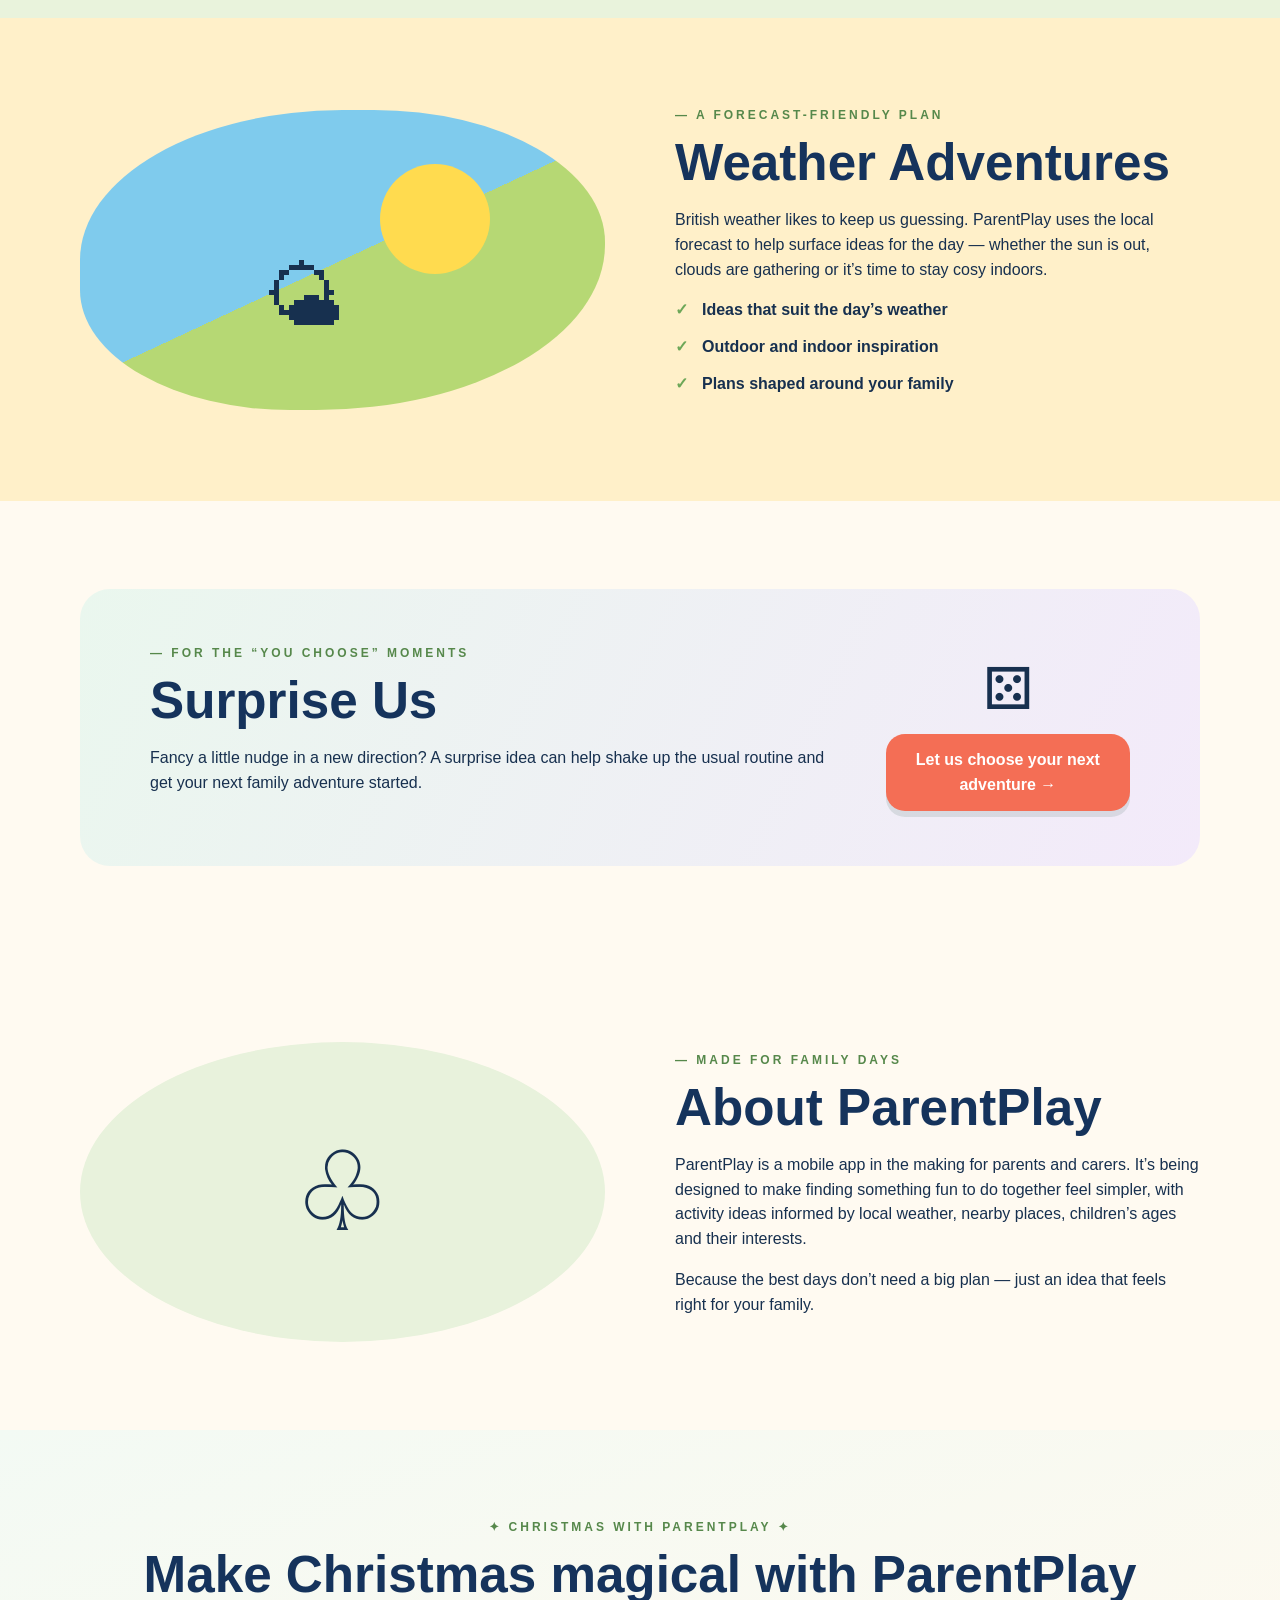
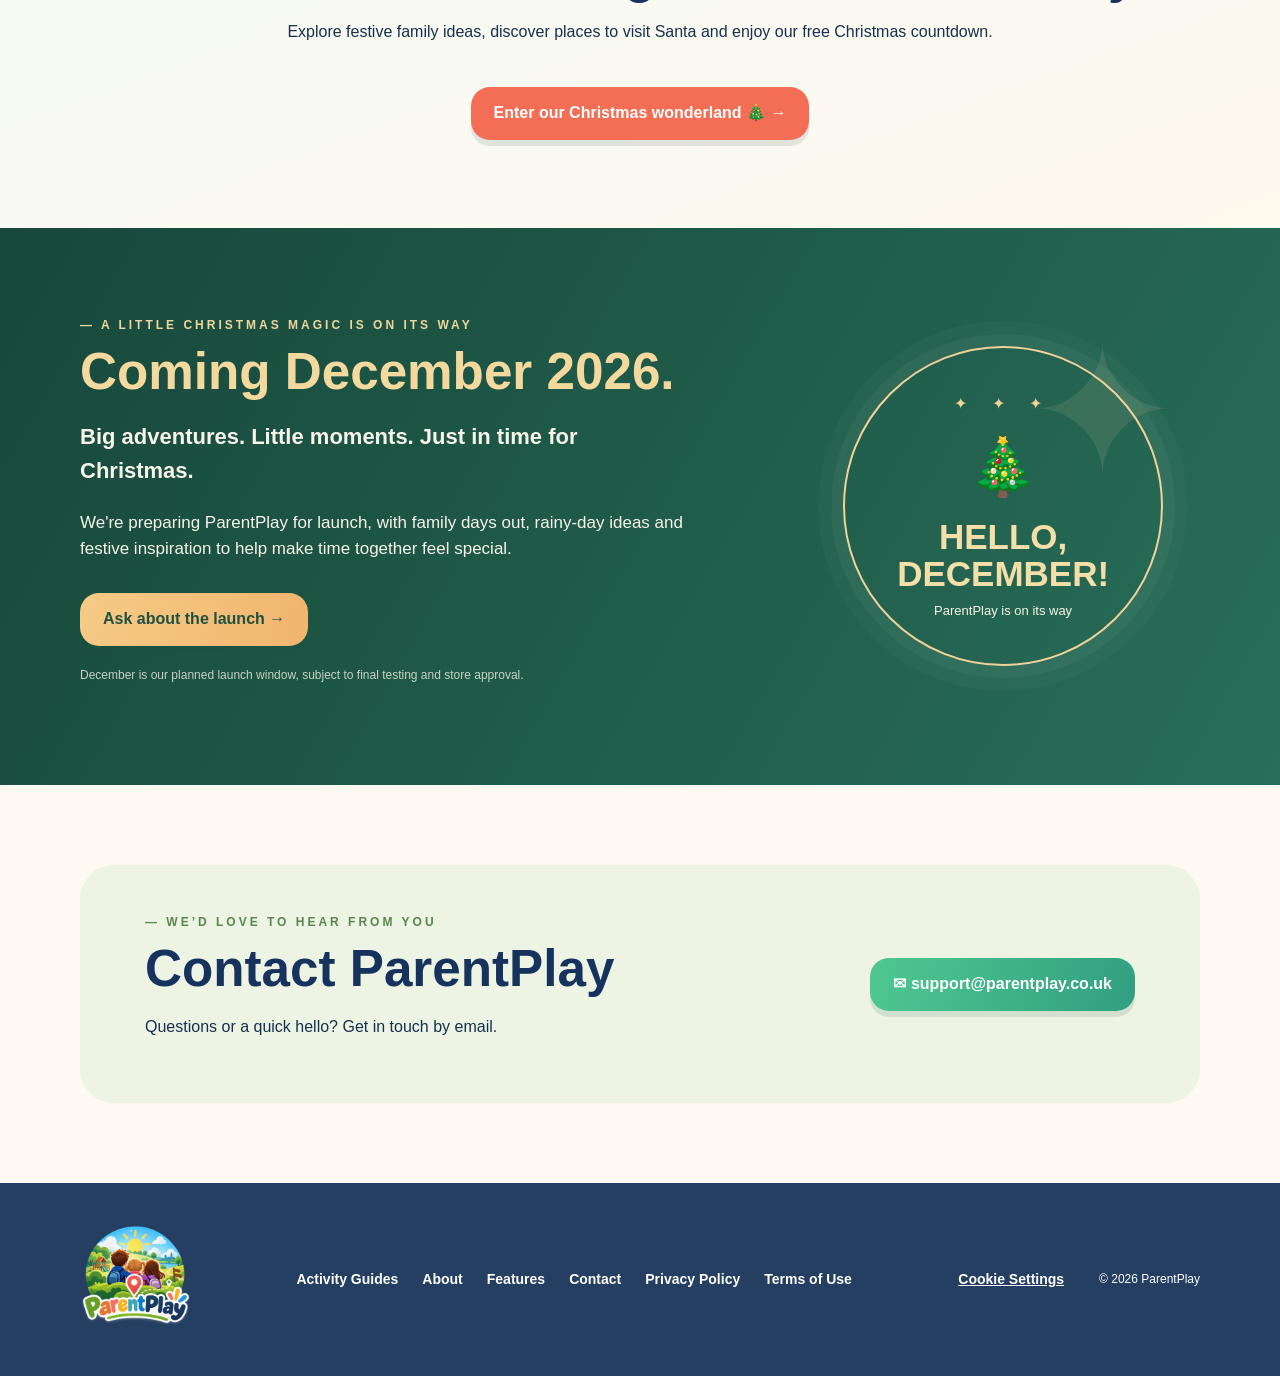
==== commit 510b9dbb: "index.html" ====
--- a/index.html
+++ b/index.html
@@ -1,7 +1,7 @@
 <!DOCTYPE html>
 
-<html lang="en-GB"><head><meta charset="utf-8"/><meta content="width=device-width,initial-scale=1" name="viewport"/><title>ParentPlay | Family Activities, Christmas Fun &amp; Santa Tracker</title>
-<meta content="Find family activities and days out with ParentPlay. Explore Christmas activities for kids, Santa grottos and our free festive countdown and pretend Santa tracker." name="description"/><link href="style.css" rel="stylesheet"/></head><body><header class="site-header"><div class="wrap nav"><a class="logo" href="index.html"><img alt="ParentPlay" src="logo.png"/></a><nav class="navlinks"><a href="#home">Home</a><a href="#about">About</a><a href="#features">Features</a><a href="christmas.html">Christmas</a><a href="#coming-soon">December Launch</a><a href="#contact">Contact</a><a href="privacy.html">Privacy Policy</a><a class="button contact-button" href="mailto:support@parentplay.co.uk">✉ Contact Us</a></nav><span class="mobile-menu">ParentPlay</span></div></header><main><section aria-label="ParentPlay Christmas Wonderland" class="pp-grotto-banner"><div aria-hidden="true" class="pp-grotto-sparkles">✦ ✳ ✦ ❄ ✦ ✳ ✦</div><div class="wrap pp-grotto-banner-grid"><div class="pp-grotto-banner-copy"><div class="pp-grotto-kicker">🎄 PARENTPLAY CHRISTMAS 2026 🎄</div><h2>Step into our<br/><span>Christmas Wonderland!</span></h2><p>Find Santa's grottos, discover Christmas activities and enjoy our magical countdown and make-believe Santa tracker.</p><a class="pp-grotto-big-link" href="christmas.html">🎅 Explore Christmas Wonderland <span aria-hidden="true">→</span></a><small>Free festive fun for the whole family, from ParentPlay.</small></div><div aria-hidden="true" class="pp-grotto-banner-art"><div class="pp-banner-stars">✨ 🎁 ✨</div><div class="pp-banner-tree">🎄</div><div class="pp-banner-train">🚂 <span>🚃</span> <span>🚃</span></div><div class="pp-banner-gifts">🎁 🎁</div></div></div><div aria-hidden="true" class="pp-grotto-tinsel">✦ ✨ ✦ ✨ ✦ ✨ ✦ ✨ ✦ ✨ ✦</div></section>
+<html lang="en-GB"><head><meta charset="utf-8"/><meta content="width=device-width,initial-scale=1" name="viewport"/><title>ParentPlay | Things to Do With Kids, Family Days Out &amp; Activities Near You</title>
+<meta content="Discover family days out, children’s farms, indoor activities, BMX trails, outdoor adventures and easy science experiments with ParentPlay across the UK." name="description"/><link href="style.css" rel="stylesheet"/></head><body><header class="site-header"><div class="wrap nav"><a class="logo" href="index.html"><img alt="ParentPlay" src="logo.png"/></a><nav class="navlinks"><a href="#home">Home</a><a href="#about">About</a><a href="#features">Features</a><a href="#activity-guides">Activity Guides</a><a href="christmas.html">Christmas</a><a href="#coming-soon">December Launch</a><a href="#contact">Contact</a><a href="privacy.html">Privacy Policy</a><a class="button contact-button" href="mailto:support@parentplay.co.uk">✉ Contact Us</a></nav><span class="mobile-menu">ParentPlay</span></div></header><main><section aria-label="ParentPlay Christmas Wonderland" class="pp-grotto-banner"><div aria-hidden="true" class="pp-grotto-sparkles">✦ ✳ ✦ ❄ ✦ ✳ ✦</div><div class="wrap pp-grotto-banner-grid"><div class="pp-grotto-banner-copy"><div class="pp-grotto-kicker">🎄 PARENTPLAY CHRISTMAS 2026 🎄</div><h2>Step into our<br/><span>Christmas Wonderland!</span></h2><p>Find Santa's grottos, discover Christmas activities and enjoy our magical countdown and make-believe Santa tracker.</p><a class="pp-grotto-big-link" href="christmas.html">🎅 Explore Christmas Wonderland <span aria-hidden="true">→</span></a><small>Free festive fun for the whole family, from ParentPlay.</small></div><div aria-hidden="true" class="pp-grotto-banner-art"><div class="pp-banner-stars">✨ 🎁 ✨</div><div class="pp-banner-tree">🎄</div><div class="pp-banner-train">🚂 <span>🚃</span> <span>🚃</span></div><div class="pp-banner-gifts">🎁 🎁</div></div></div><div aria-hidden="true" class="pp-grotto-tinsel">✦ ✨ ✦ ✨ ✦ ✨ ✦ ✨ ✦ ✨ ✦</div></section>
 <section class="hero christmas-hero" id="home"><div class="wrap hero-grid">
 <div class="hero-copy"><div class="launch-pill"><span aria-hidden="true">✦</span> COMING DECEMBER 2026 <span aria-hidden="true">✦</span></div>
 <h1>Little moments.<br/><span class="christmas-gold">Big adventures.</span><br/><span class="christmas-soft">Magical memories.</span></h1>
@@ -10,17 +10,16 @@
 <div class="hero-note"><span aria-hidden="true">🎄</span> Launching this December — just in time for Christmas</div></div>
 <div class="hero-visual"><div aria-hidden="true" class="winter-orbit orbit-one">✦</div><div aria-hidden="true" class="winter-orbit orbit-two">✳</div><div class="phone-frame"><img alt="Current ParentPlay Android app homepage showing weather, child profiles and adventure options" class="phone" src="parentplay-home-current.jpg"/></div><div class="hero-floating-card"><span aria-hidden="true">🌦️</span><span>Rain or shine,<br/><strong>adventure awaits.</strong></span></div></div>
 </div><div aria-hidden="true" class="hero-bottom-glow"></div></section>
-<section aria-labelledby="story-title" class="season-story section"><div class="wrap"><div class="center"><div class="eyebrow">— Every day has its own adventure</div><h2 id="story-title">Whatever the weather, make a memory.</h2><p class="lead">From a cosy afternoon making something together to muddy boots and fresh forest air, there's always a little adventure waiting.</p></div><div class="story-grid"><article class="story-card rainy"><div aria-hidden="true" class="story-art"><span>☁️</span><span>🎨</span></div><div class="story-body"><span class="story-kicker">WHEN THE RAIN ARRIVES</span><h3>Make something wonderful indoors.</h3><p>Explore creative projects, science experiments and easy activities for cosy days at home.</p></div></article><article class="story-card woodland"><div aria-hidden="true" class="story-art"><span>🌲</span><span>🥾</span></div><div class="story-body"><span class="story-kicker">WHEN ADVENTURE CALLS</span><h3>Find your next outdoor escape.</h3><p>Discover local places, woodland walks and family-friendly days out to suit your children.</p></div></article></div></div></section>
+<section aria-labelledby="story-title" class="season-story section"><div class="wrap"><div class="center"><div class="eyebrow">— Every day has its own adventure</div><h2 id="story-title">Whatever the weather, make a memory.</h2><p class="lead">From a cosy afternoon making something together to muddy boots and fresh forest air, there's always a little adventure waiting.</p></div><div class="story-grid"><article class="story-card rainy"><div aria-hidden="true" class="story-art"><span>☁️</span><span>🎨</span></div><div class="story-body"><span class="story-kicker">WHEN THE RAIN ARRIVES</span><h3>Make something wonderful indoors.</h3><p>Explore creative projects, science experiments and easy activities for cosy days at home.</p><a class="pp-story-link" href="science-experiments.html">Try easy science experiments →</a></div></article><article class="story-card woodland"><div aria-hidden="true" class="story-art"><span>🌲</span><span>🥾</span></div><div class="story-body"><span class="story-kicker">WHEN ADVENTURE CALLS</span><h3>Find your next outdoor escape.</h3><p>Discover local places, woodland walks and family-friendly days out to suit your children.</p><a class="pp-story-link" href="outdoor-adventures.html">Explore outdoor adventure ideas →</a></div></article></div></div></section>
 <section class="features" id="features"><div class="wrap feature-grid"><div class="feature"><div class="icon">🌤</div><h3>Weather aware</h3><p>Get suggestions that suit today’s weather.</p></div><div class="feature"><div class="icon">⌖</div><h3>Nearby places</h3><p>Find great options close to you.</p></div><div class="feature"><div class="icon">♧</div><h3>Age appropriate</h3><p>Ideas tailored to your children’s ages.</p></div><div class="feature"><div class="icon">◈</div><h3>A range of activities</h3><p>Outdoor, indoor, animals, free activities and more.</p></div><div class="feature"><div class="icon">⌂</div><h3>Ideas for at home</h3><p>Fun things to do, even on quieter days.</p></div></div></section>
 <section class="section" id="how"><div class="wrap"><div class="center"><div class="eyebrow">— A little less scrolling</div><h2>How ParentPlay Works</h2><p class="lead">Start with the day you have. ParentPlay brings together the details that help turn “what shall we do?” into a plan that fits your family.</p></div><div class="steps"><div class="card"><div class="num">01</div><h3>Set your scene</h3><p>Share children’s ages and the kinds of things they enjoy, then let local weather help shape the ideas.</p></div><div class="card"><div class="num">02</div><h3>Explore nearby</h3><p>Browse ideas for places close to you, or find something enjoyable to do together at home.</p></div><div class="card"><div class="num">03</div><h3>Make a day</h3><p>Choose an age-appropriate activity that suits your plans and enjoy a little more family time.</p></div></div></div></section>
-<section class="section adventures"><div class="wrap"><div class="center"><div class="eyebrow">— Something for every sort of day</div><h2>Choose your kind of adventure</h2><p>From energetic outings to gentle afternoons at home, explore a mix of family activity ideas.</p></div><div class="category-grid"><div class="category"><strong>🌳 Outdoors</strong><span>Fresh air and open spaces</span></div><div class="category"><strong>⌂ Indoors</strong><span>Cosy ideas for inside</span></div><div class="category"><strong>🐾 Animals</strong><span>Meet the animal world</span></div><div class="category"><strong>☆ Free activities</strong><span>Enjoy more for less</span></div><div class="category"><strong>🏃 Active days out</strong><span>Move, play and explore</span></div><div class="category"><strong>✨ At-home ideas</strong><span>Make home the adventure</span></div><div class="category"><strong>⌖ Nearby places</strong><span>Find a local favourite</span></div><div class="category"><strong>🌤 Weather friendly</strong><span>A plan for the forecast</span></div></div></div></section>
+<section class="section pp-guides" id="activity-guides"><div class="wrap"><div class="center"><div class="eyebrow">— Find your next family adventure</div><h2>Things to do with kids across the UK</h2><p class="lead">From local days out and children’s farms to BMX tracks, rainy-day activities and science experiments at home, explore our free family activity guides.</p></div><div class="pp-guide-grid"><a class="pp-guide-card" href="family-days-out.html"><span class="pp-guide-emoji">🚗</span><strong>Family Days Out With Kids in the UK</strong><span>Family days out UK, ideas for weekends and school holidays</span></a><a class="pp-guide-card" href="activities-near-me.html"><span class="pp-guide-emoji">📍</span><strong>Children’s Activities Near Me</strong><span>Find local family activities and adventures</span></a><a class="pp-guide-card" href="farms-and-animals.html"><span class="pp-guide-emoji">🐑</span><strong>Children’s Farms, Petting Farms &amp; Animal Days Out</strong><span>Family farm visits and animal encounters</span></a><a class="pp-guide-card" href="indoor-activities.html"><span class="pp-guide-emoji">🌧️</span><strong>Indoor Activities for Kids &amp; Rainy Days</strong><span>Rainy day family activities</span></a><a class="pp-guide-card" href="outdoor-adventures.html"><span class="pp-guide-emoji">🌳</span><strong>Outdoor Adventures, Woodland Walks &amp; Nature Trails</strong><span>Outdoor activities for kids UK</span></a><a class="pp-guide-card" href="bmx-and-cycling.html"><span class="pp-guide-emoji">🚲</span><strong>BMX Tracks &amp; Family Cycling Trails</strong><span>BMX tracks near me and family bike rides</span></a><a class="pp-guide-card" href="science-experiments.html"><span class="pp-guide-emoji">🔬</span><strong>Easy &amp; Safe Science Experiments for Kids at Home</strong><span>Simple science experiments children can try</span></a><a class="pp-guide-card" href="free-family-activities.html"><span class="pp-guide-emoji">💚</span><strong>Free Things to Do With Kids in the UK</strong><span>Free family days out and activities</span></a><a class="pp-guide-card" href="arts-and-crafts.html"><span class="pp-guide-emoji">🎨</span><strong>Arts &amp; Crafts for Kids: Easy Creative Ideas</strong><span>Creative activities for children at home</span></a></div><p class="pp-guide-disclaimer">Looking for something near you? Our guides help you plan and discover ideas. Check individual venues for current details; the ParentPlay app is being developed to help you explore nearby places.</p></div></section><section class="section adventures"><div class="wrap"><div class="center"><div class="eyebrow">— Something for every sort of day</div><h2>Choose your kind of adventure</h2><p>From energetic outings to gentle afternoons at home, explore a mix of family activity ideas.</p></div><div class="category-grid"><a aria-label="Explore outdoor adventures" class="category" href="outdoor-adventures.html"><strong>🌳 Outdoors</strong><span>Fresh air and open spaces</span></a><a aria-label="Explore indoor activities" class="category" href="indoor-activities.html"><strong>⌂ Indoors</strong><span>Cosy ideas for inside</span></a><a aria-label="Explore farms and animals" class="category" href="farms-and-animals.html"><strong>🐾 Animals</strong><span>Meet the animal world</span></a><a aria-label="Explore free family activities" class="category" href="free-family-activities.html"><strong>☆ Free activities</strong><span>Enjoy more for less</span></a><a aria-label="Explore bmx and cycling" class="category" href="bmx-and-cycling.html"><strong>🏃 Active days out</strong><span>Move, play and explore</span></a><a aria-label="Explore arts and crafts" class="category" href="arts-and-crafts.html"><strong>✨ At-home ideas</strong><span>Make home the adventure</span></a><a aria-label="Explore activities near me" class="category" href="activities-near-me.html"><strong>⌖ Nearby places</strong><span>Find a local favourite</span></a><a aria-label="Explore family days out" class="category" href="family-days-out.html"><strong>🌤 Weather friendly</strong><span>A plan for the forecast</span></a></div></div></section>
 <section class="section weather"><div class="wrap split"><div class="weather-art"><span class="sun"></span><span class="cloud">🌤</span></div><div><div class="eyebrow">— A forecast-friendly plan</div><h2>Weather Adventures</h2><p>British weather likes to keep us guessing. ParentPlay uses the local forecast to help surface ideas for the day — whether the sun is out, clouds are gathering or it’s time to stay cosy indoors.</p><ul class="ticks"><li>Ideas that suit the day’s weather</li><li>Outdoor and indoor inspiration</li><li>Plans shaped around your family</li></ul></div></div></section>
 <section class="section"><div class="wrap surprise-box"><div><div class="eyebrow">— For the “you choose” moments</div><h2>Surprise Us</h2><p>Fancy a little nudge in a new direction? A surprise idea can help shake up the usual routine and get your next family adventure started.</p></div><div class="center"><div class="dice">⚄</div><span class="button">Let us choose your next adventure →</span></div></div></section>
 <section class="section" id="about"><div class="wrap split"><div class="about-art">♧</div><div><div class="eyebrow">— Made for family days</div><h2>About ParentPlay</h2><p>ParentPlay is a mobile app in the making for parents and carers. It’s being designed to make finding something fun to do together feel simpler, with activity ideas informed by local weather, nearby places, children’s ages and their interests.</p><p>Because the best days don’t need a big plan — just an idea that feels right for your family.</p></div></div></section>
 <section class="section pp-christmas" id="christmas"><div class="wrap"><div class="center"><div class="eyebrow">✦ Christmas with ParentPlay ✦</div><h2>Make Christmas magical with ParentPlay</h2><p class="lead">Explore festive family ideas, discover places to visit Santa and enjoy our free Christmas countdown.</p><a class="button" href="christmas.html">Enter our Christmas wonderland 🎄 →</a></div></div></section><section class="section coming christmas-coming" id="coming-soon"><div class="wrap christmas-launch-grid"><div><div class="eyebrow">— A little Christmas magic is on its way</div><h2>Coming December 2026.</h2><p class="coming-lead">Big adventures. Little moments. Just in time for Christmas.</p><p>We're preparing ParentPlay for launch, with family days out, rainy-day ideas and festive inspiration to help make time together feel special.</p><a class="button launch-contact" href="mailto:support@parentplay.co.uk?subject=ParentPlay%20December%20Launch">Ask about the launch →</a><p class="launch-small">December is our planned launch window, subject to final testing and store approval.</p></div><div aria-label="Launching December 2026" class="christmas-stamp"><span class="stamp-star">✦ ✦ ✦</span><span aria-hidden="true" class="stamp-tree">🎄</span><strong>HELLO,<br/>DECEMBER!</strong><small>ParentPlay is on its way</small></div></div></section>
 <section class="contact" id="contact"><div class="wrap contact-box"><div><div class="eyebrow">— We’d love to hear from you</div><h2>Contact ParentPlay</h2><p>Questions or a quick hello? Get in touch by email.</p></div><a class="button contact-button" href="mailto:support@parentplay.co.uk">✉ support@parentplay.co.uk</a></div></section>
-
-</main><footer class="footer"><div class="wrap footer-inner"><a href="index.html"><img alt="ParentPlay" src="logo.png"/></a><nav><a href="#about">About</a><a href="#features">Features</a><a href="#contact">Contact</a><a href="privacy.html">Privacy Policy</a><a href="terms.html">Terms of Use</a></nav><a href="#" onclick="parentPlayCookieSettings(); return false;" style="color:inherit;text-decoration:underline;">
+</main><footer class="footer"><div class="wrap footer-inner"><a href="index.html"><img alt="ParentPlay" src="logo.png"/></a><nav><a href="#activity-guides">Activity Guides</a><a href="#about">About</a><a href="#features">Features</a><a href="#contact">Contact</a><a href="privacy.html">Privacy Policy</a><a href="terms.html">Terms of Use</a></nav><a href="#" onclick="parentPlayCookieSettings(); return false;" style="color:inherit;text-decoration:underline;">
   Cookie Settings
 </a>
 <span class="copyright">© 2026 ParentPlay</span></div></footer>
--- a/style.css
+++ b/style.css
@@ -53,3 +53,9 @@
 .pp-page{min-height:65vh;background:linear-gradient(145deg,#fffaf0,#edf8f1);padding:55px 0 85px}.pp-page h1{font-size:clamp(2rem,4vw,3.7rem);line-height:1.15;color:#205b48;margin:12px 0}.pp-page-intro{font-size:1.15rem;max-width:760px;line-height:1.7}.pp-kicker{font-weight:800;letter-spacing:.1em;color:#9a702d;text-transform:uppercase}.pp-panel{background:white;border-radius:26px;padding:25px;margin-top:24px;box-shadow:0 8px 30px #123a2712}.pp-panel h2{margin-top:0;color:#205b48}.pp-panel li{margin:10px 0;line-height:1.6}.pp-panel p{line-height:1.65}.pp-info-grid{display:grid;grid-template-columns:repeat(2,minmax(0,1fr));gap:18px;margin-top:20px}.pp-info-grid .pp-panel{margin:0}.pp-back{display:inline-block;margin-bottom:18px;color:#286f57;font-weight:800}.pp-primary-link{display:inline-block;border-radius:22px;background:linear-gradient(110deg,#2a946e,#66cda0);color:white;text-decoration:none;font-weight:800;padding:15px 23px;margin-top:12px}.pp-muted{color:#56695f;font-size:.95rem}.pp-countdown{font-size:clamp(2rem,5vw,3.5rem);font-weight:900;color:#21694e}.pp-sleigh{font-size:4rem;text-align:center;padding:24px 0;animation:pp-float 4s ease-in-out infinite}@keyframes pp-float{50%{transform:translateY(-10px)}}
 @media(max-width:800px){.pp-festive-grid{grid-template-columns:1fr}.pp-info-grid{grid-template-columns:1fr}.pp-page{padding:35px 0 60px}}
 @media(prefers-reduced-motion:reduce){.pp-sleigh{animation:none}.pp-festive-card{transition:none}}
+
+/* 2026 playful Christmas makeover — scoped styles, original app site retained */
+.pp-grotto-banner{position:relative;overflow:hidden;background:linear-gradient(120deg,#ef3f55,#d92242 65%,#f65c6a);color:white;border-bottom:9px solid #ffe08c;padding:28px 0 16px}.pp-grotto-banner-grid{display:grid;grid-template-columns:1.5fr .7fr;align-items:center;gap:20px;position:relative;z-index:1}.pp-grotto-banner-copy{padding:22px 0 30px}.pp-grotto-kicker{font-size:14px;letter-spacing:2px;font-weight:900;color:#fff3ac}.pp-grotto-banner h2{color:white;font-size:clamp(32px,4.5vw,62px);line-height:1.08;margin:15px 0}.pp-grotto-banner h2 span{color:#fff0a5}.pp-grotto-banner p{font-size:19px;max-width:670px}.pp-grotto-big-link{display:inline-flex;align-items:center;gap:12px;margin:16px 0;background:#fff1a7;color:#9e1731;padding:18px 27px;border-radius:22px;font-size:19px;font-weight:900;text-decoration:none;box-shadow:0 7px 0 #9b153c}.pp-grotto-big-link:hover{transform:translateY(-2px)}.pp-grotto-banner small{display:block;margin-top:15px}.pp-grotto-banner-art{position:relative;text-align:center;min-height:260px}.pp-banner-tree{font-size:175px;filter:drop-shadow(0 8px 0 #b82a37)}.pp-banner-train{font-size:39px;position:absolute;bottom:3px;left:0;right:0;animation:pp-train-roll 5s ease-in-out infinite alternate}.pp-banner-gifts{font-size:28px;position:absolute;bottom:35px;right:0}.pp-banner-stars{font-size:26px}.pp-grotto-sparkles{position:absolute;top:7px;right:8%;color:#ffe7a2;letter-spacing:18px;opacity:.8}.pp-grotto-tinsel{font-size:22px;color:#ffe38b;text-align:center;letter-spacing:15px;text-shadow:0 0 8px #fff}.pp-wonderland-body{background:#fff5e8;color:#293a45}.pp-wonderland{overflow:hidden}.pp-wonder-nav{max-width:1100px;margin:auto;padding:18px 24px;display:flex;align-items:center;justify-content:space-between}.pp-wonder-nav img{width:105px}.pp-wonder-back{background:white;color:#bc2443;padding:12px 20px;border-radius:22px;font-weight:900;text-decoration:none}.pp-wonder-hero{background:radial-gradient(circle at 20% 10%,#ff7b8b,transparent 45%),linear-gradient(140deg,#ed3c59,#d72949);text-align:center;color:white;padding:36px 18px 70px;position:relative}.pp-wonder-hero h1{font-size:clamp(40px,6vw,78px);line-height:1.07;color:white;margin:12px auto;max-width:1050px}.pp-wonder-hero h1 span{color:#fff2a5}.pp-wonder-eyebrow{font-weight:900;letter-spacing:1.5px;text-transform:uppercase}.pp-wonder-intro{font-size:20px;max-width:680px;margin:15px auto 28px}.pp-snowfall{font-size:26px;color:#fff8}.pp-grotto-scene{position:relative;width:min(900px,96%);height:390px;margin:20px auto 30px;background:linear-gradient(#ffdba6 0 78%,#f5b879 78%);border:10px solid #ffefb6;border-radius:40px;box-shadow:0 16px 0 #b92748,0 30px 50px #88122c66;overflow:hidden}.pp-scene-lights{position:absolute;top:10px;left:0;right:0;font-size:22px;z-index:3}.pp-scene-window{position:absolute;left:8%;top:65px;width:29%;height:185px;border:12px solid #fff8df;border-radius:22px;background:linear-gradient(#6cb9e8,#b4edfa);box-shadow:0 8px 0 #dc965b}.pp-window-sky{font-size:24px;line-height:1.8}.pp-window-label{position:absolute;bottom:5px;left:0;right:0;font-weight:900;color:#205b80;font-size:13px}.pp-scene-fire{position:absolute;right:6%;bottom:63px;width:28%;height:210px;background:#f6ac7b;border:13px solid #f8d9ad;border-radius:22px 22px 8px 8px;box-shadow:0 8px 0 #be6948}.pp-fire-mantle{font-size:28px;position:absolute;top:-38px;left:0;right:0}.pp-fire-flame{font-size:95px;line-height:1.6}.pp-fire-hearth{font-size:26px}.pp-scene-tree{position:absolute;left:36%;bottom:65px;font-size:190px;line-height:1}.pp-tree-gifts{font-size:24px}.pp-scene-track{position:absolute;left:27%;bottom:13px;width:46%;height:65px;border:9px dashed #9e694e;border-radius:50%;transform:rotate(-4deg)}.pp-scene-train{font-size:39px;animation:pp-train-roll 5s ease-in-out infinite alternate}.pp-scene-rug{position:absolute;bottom:-30px;left:20%;right:20%;height:60px;background:#ffcfda;border-radius:50%;z-index:0}.pp-wonder-hero-cta{display:inline-block;background:#fff0a3;color:#9d2040;text-decoration:none;font-weight:900;font-size:18px;padding:17px 26px;border-radius:22px;box-shadow:0 6px 0 #ac2642}.pp-wonder-section{text-align:center;padding:75px 20px;background:#fff8ee}.pp-wonder-section h2,.pp-wonder-tracker h2,.pp-wonder-app h2{font-size:clamp(32px,4.5vw,52px);line-height:1.1;color:#a92746;margin:12px auto}.pp-wonder-sub{font-size:18px}.pp-wonder-choices{display:grid;grid-template-columns:1fr 1fr;gap:25px;max-width:1050px;margin:35px auto}.pp-wonder-choice{border-radius:36px;padding:30px;box-shadow:0 9px 0 #e2c7b8}.pp-wonder-choice.santa{background:#ffe3eb}.pp-wonder-choice.activities{background:#dcf7e9}.pp-wonder-choice-emoji{font-size:76px}.pp-wonder-choice h3{font-size:31px;color:#a92746}.pp-wonder-choice p{font-size:17px;max-width:430px;margin:0 auto 24px}.pp-wonder-choice a{display:inline-block;background:#ef4565;color:white;padding:15px 22px;border-radius:20px;text-decoration:none;font-weight:900}.pp-wonder-choice.activities a{background:#249f79}.pp-wonder-tracker{padding:75px 20px;background:linear-gradient(140deg,#9adcf4,#d6f4ff 55%,#f9e4f2);text-align:center}.pp-tracker-box{max-width:980px;margin:auto;background:white;border:8px solid #fff0b0;border-radius:45px;padding:42px 28px;box-shadow:0 12px 0 #6db5d0}.pp-tracker-sleigh{font-size:58px;margin:12px}.pp-count-grid{display:grid;grid-template-columns:repeat(4,1fr);gap:14px;max-width:650px;margin:30px auto}.pp-count-grid>div{background:#ef4565;color:white;padding:20px 10px;border-radius:23px}.pp-count-grid strong{display:block;font-size:clamp(27px,5vw,49px)}.pp-count-grid span{font-size:13px;text-transform:uppercase;font-weight:900}.pp-tracker-honesty{font-size:13px;color:#526578}.pp-wonder-support{background:#fff2bf;padding:25px;border-radius:25px;margin:25px auto 0;max-width:760px}.pp-wonder-support strong{font-size:18px;color:#7e3145}.pp-wonder-support a{color:#a92746;font-weight:900}.pp-wonder-app{padding:75px 20px;background:#f0faef}.pp-wonder-app-inner{max-width:1000px;margin:auto;display:grid;grid-template-columns:1fr 1fr;align-items:center;gap:40px}.pp-wonder-app p{font-size:18px}.pp-wonder-app img{width:min(310px,100%);margin:auto;display:block;border:10px solid #243e39;border-radius:40px;box-shadow:0 18px 40px #1d453744}.pp-wonder-footer{text-align:center;background:#cf2e4c;color:white;padding:32px 18px;line-height:2}.pp-wonder-footer a{color:#fff6b0}.pp-wonder-back:focus-visible,.pp-grotto-big-link:focus-visible,.pp-wonder-choice a:focus-visible,.pp-wonder-hero-cta:focus-visible{outline:4px solid #69dbf5;outline-offset:4px}@keyframes pp-train-roll{from{transform:translateX(-24px)}to{transform:translateX(24px)}}@media(max-width:760px){.pp-grotto-banner-grid,.pp-wonder-choices,.pp-wonder-app-inner{grid-template-columns:1fr}.pp-grotto-banner-art{min-height:220px}.pp-banner-tree{font-size:145px}.pp-grotto-banner h2{font-size:36px}.pp-grotto-tinsel{letter-spacing:4px}.pp-grotto-scene{height:280px;border-width:6px}.pp-scene-window{left:4%;top:60px;height:115px;width:30%;border-width:6px}.pp-window-sky{font-size:14px}.pp-window-label{font-size:9px}.pp-scene-fire{right:3%;bottom:40px;width:28%;height:135px;border-width:7px}.pp-fire-mantle{font-size:15px;top:-25px}.pp-fire-flame{font-size:55px}.pp-fire-hearth{font-size:15px}.pp-scene-tree{left:33%;bottom:44px;font-size:116px}.pp-tree-gifts{font-size:15px}.pp-scene-track{bottom:8px;height:45px}.pp-scene-train{font-size:23px}.pp-scene-lights{font-size:13px}.pp-count-grid{gap:6px}.pp-count-grid>div{padding:15px 5px}.pp-count-grid span{font-size:10px}.pp-wonder-nav img{width:80px}.pp-wonder-back{font-size:12px}.pp-tracker-box{padding:30px 12px}}@media(prefers-reduced-motion:reduce){.pp-banner-train,.pp-scene-train{animation:none}}
+
+/* ParentPlay evergreen family activity discovery pages */
+.pp-guides{background:#fffaf1}.pp-guide-grid{display:grid;grid-template-columns:repeat(3,minmax(0,1fr));gap:18px}.pp-guide-card{display:flex;flex-direction:column;gap:9px;min-height:170px;padding:25px;border-radius:26px;background:#eaf5ed;color:#204c3e;text-decoration:none;box-shadow:0 5px 0 #2c795e18;transition:transform .18s ease}.pp-guide-card:nth-child(3n+2){background:#f3eafa}.pp-guide-card:nth-child(3n){background:#e3f2fc}.pp-guide-card:hover{transform:translateY(-3px)}.pp-guide-card:focus-visible,.category:focus-visible,.pp-story-link:focus-visible,.pp-guide-nav a:focus-visible{outline:3px solid #e7a24b;outline-offset:4px}.pp-guide-emoji{font-size:32px}.pp-guide-card strong{font-size:20px;line-height:1.2}.pp-guide-card>span:last-child{font-size:13px;color:#506b61}.pp-guide-disclaimer{margin-top:26px;color:#52675e;font-size:14px}.adventures a.category{display:block;color:inherit;text-decoration:none}.pp-story-link{display:inline-block;margin-top:16px;color:#236d52;font-weight:800}.pp-guide-page{background:linear-gradient(155deg,#fffaf1,#eaf7ef);min-height:70vh}.pp-guide-page .pp-guide-hero{padding:60px 0 35px}.pp-guide-page h1{font-size:clamp(38px,5vw,62px);line-height:1.07;color:#205b48;margin:12px 0}.pp-guide-lead{font-size:19px;max-width:800px}.pp-guide-hero-icon{font-size:55px}.pp-guide-articles{display:grid;grid-template-columns:repeat(2,minmax(0,1fr));gap:20px;padding-bottom:40px}.pp-guide-article{background:white;border-radius:25px;padding:28px;box-shadow:0 8px 25px #123a2710}.pp-guide-article h2{font-size:23px;color:#205b48;margin:0 0 12px}.pp-guide-article p{margin:0;line-height:1.7}.pp-guide-nav{display:flex;gap:14px;flex-wrap:wrap;padding:20px 0 65px}.pp-guide-nav a{display:inline-block;padding:12px 18px;border-radius:18px;background:#def2e5;color:#205b48;font-weight:800;text-decoration:none}.pp-guide-cta{background:#fff0c9;border-radius:25px;padding:25px;margin-bottom:30px}.pp-guide-cta p{margin:8px 0}.pp-guide-cta a{color:#205b48;font-weight:800}@media(max-width:800px){.pp-guide-grid,.pp-guide-articles{grid-template-columns:1fr}.pp-guide-page .pp-guide-hero{padding:38px 0 24px}.pp-guide-card{min-height:135px}}@media(prefers-reduced-motion:reduce){.pp-guide-card{transition:none}}
